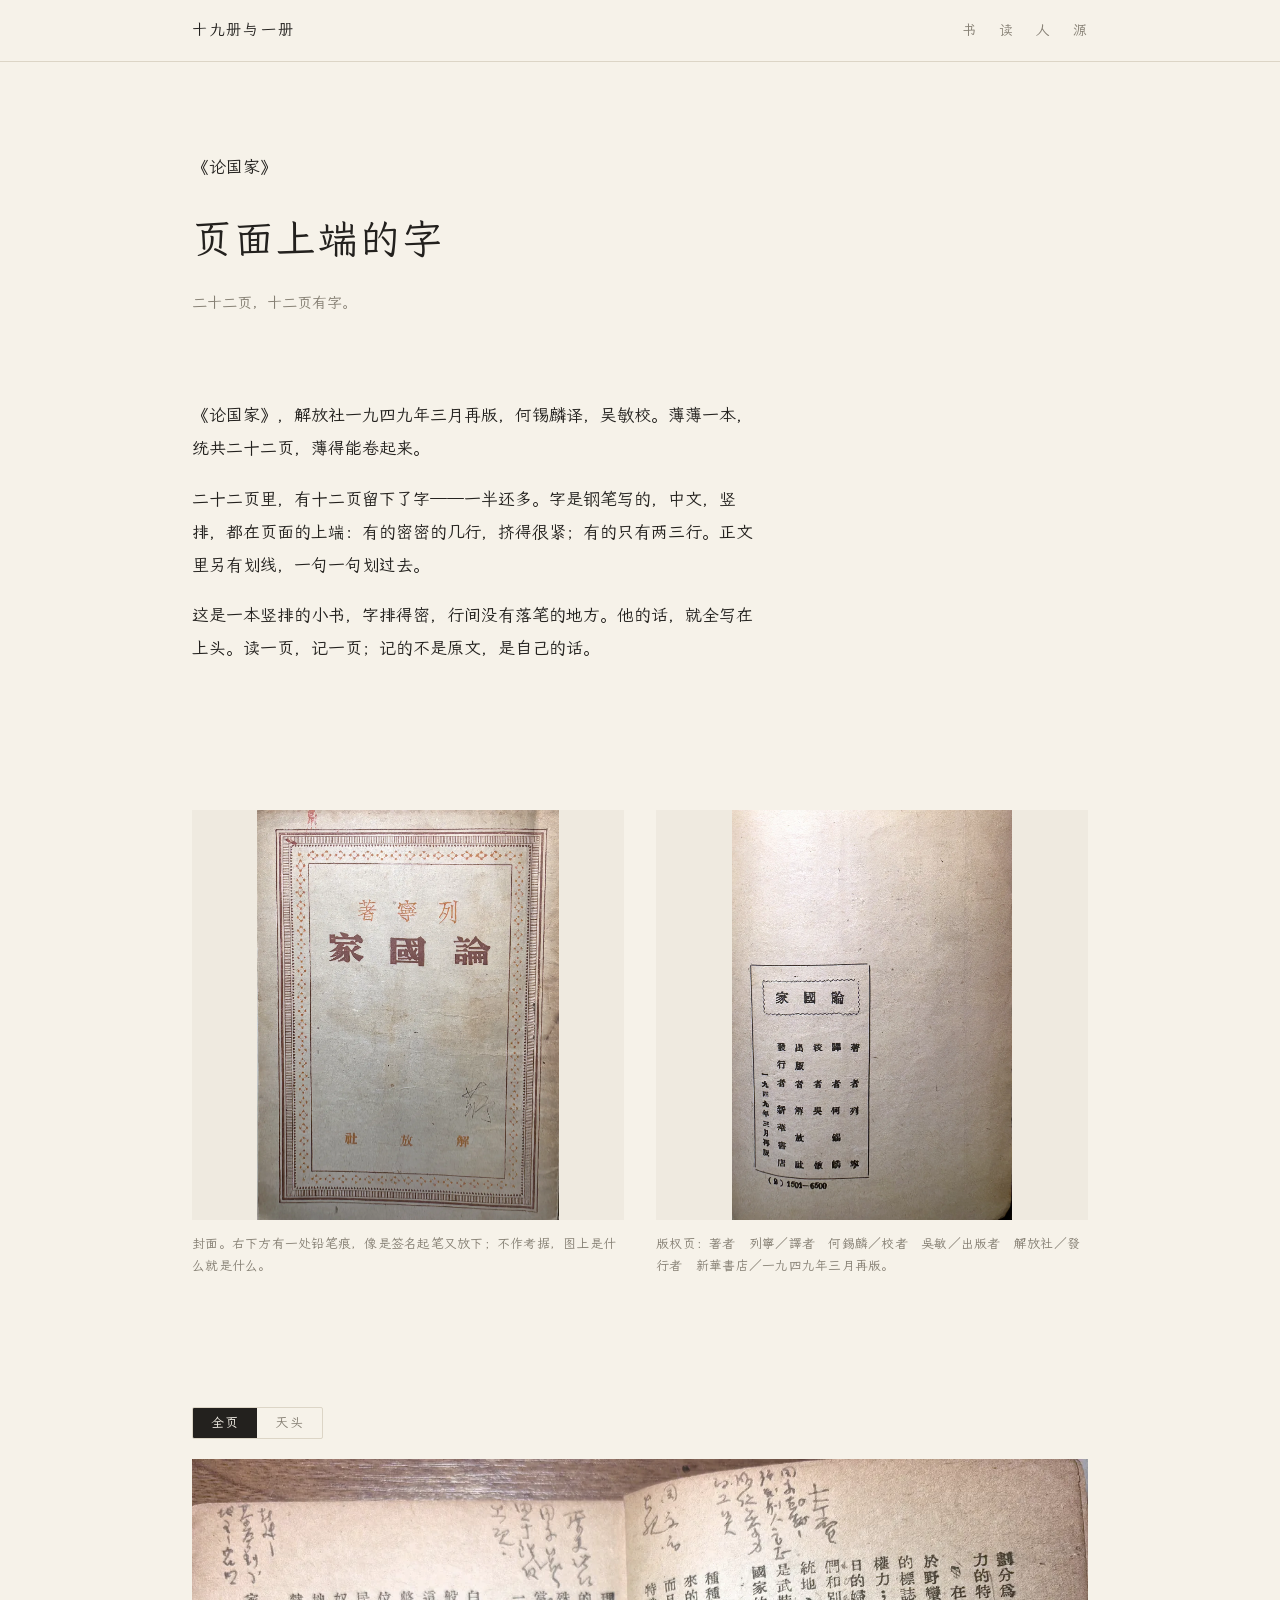
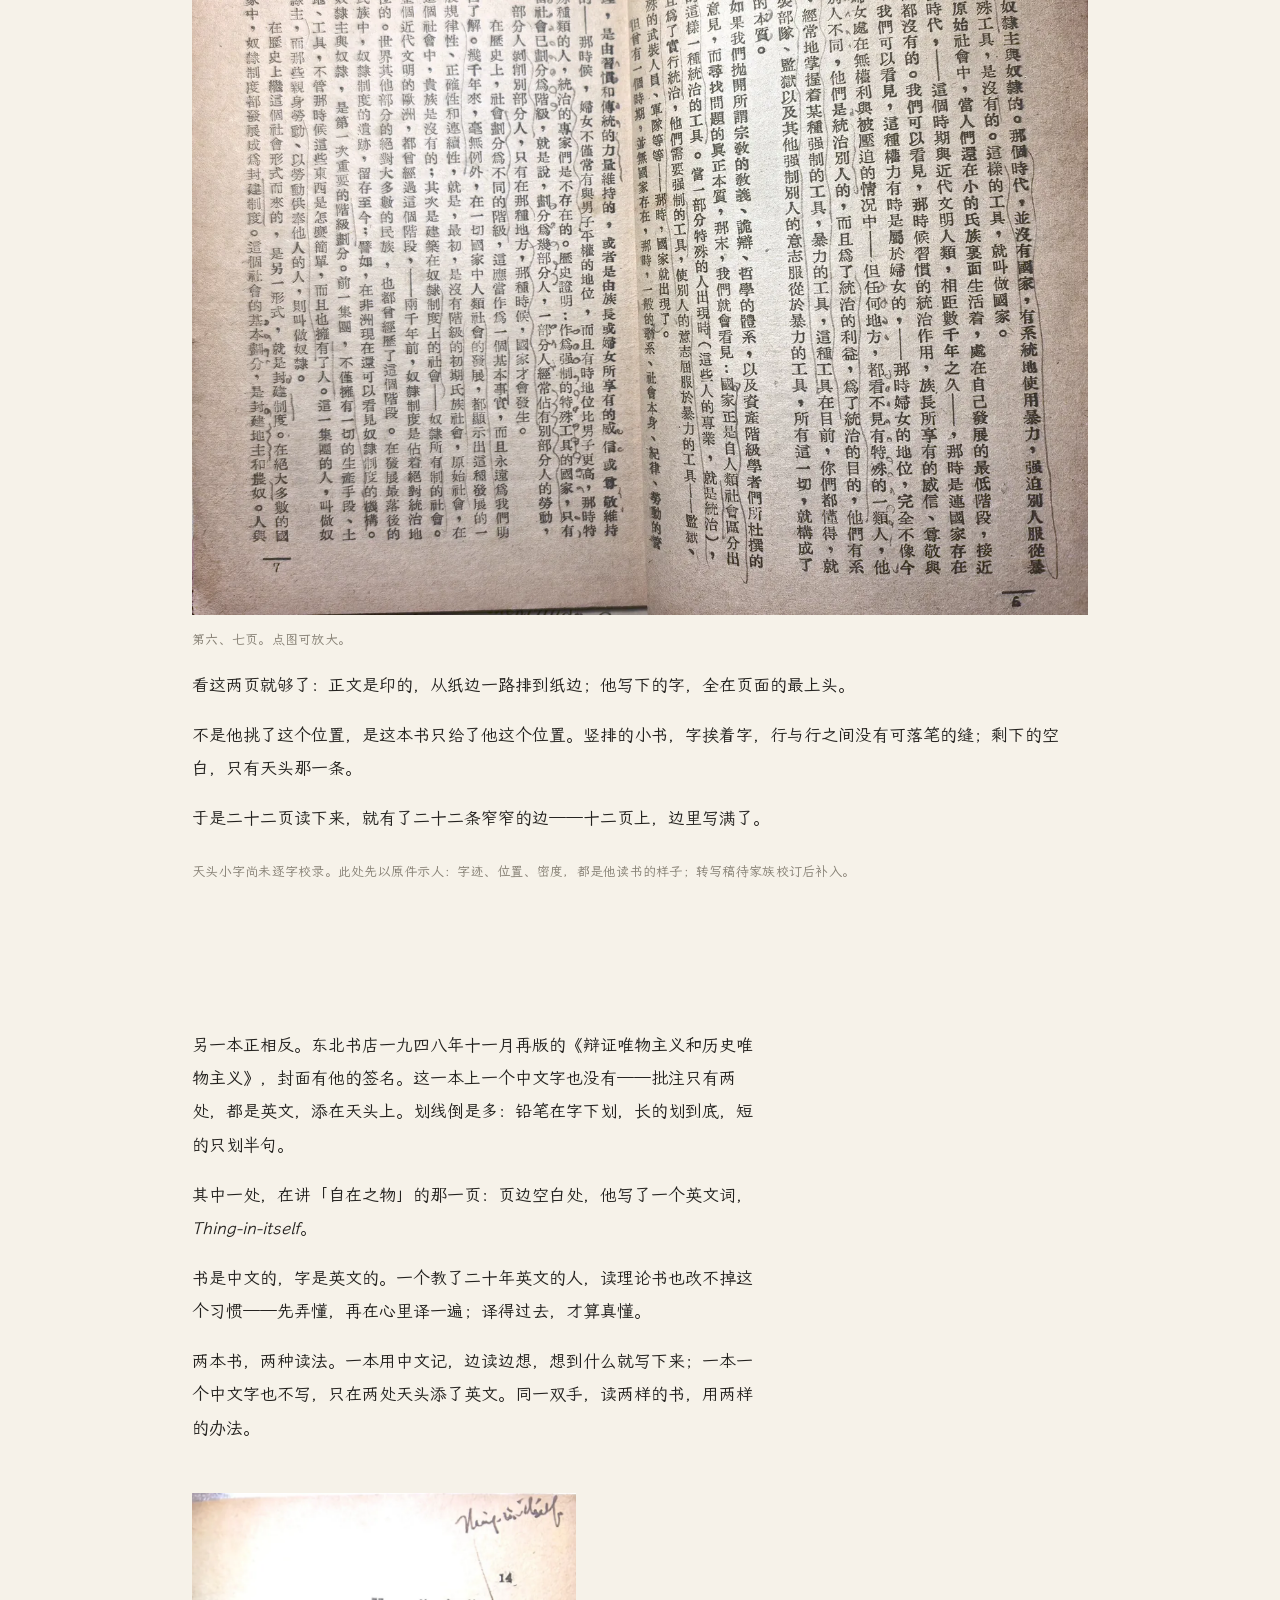
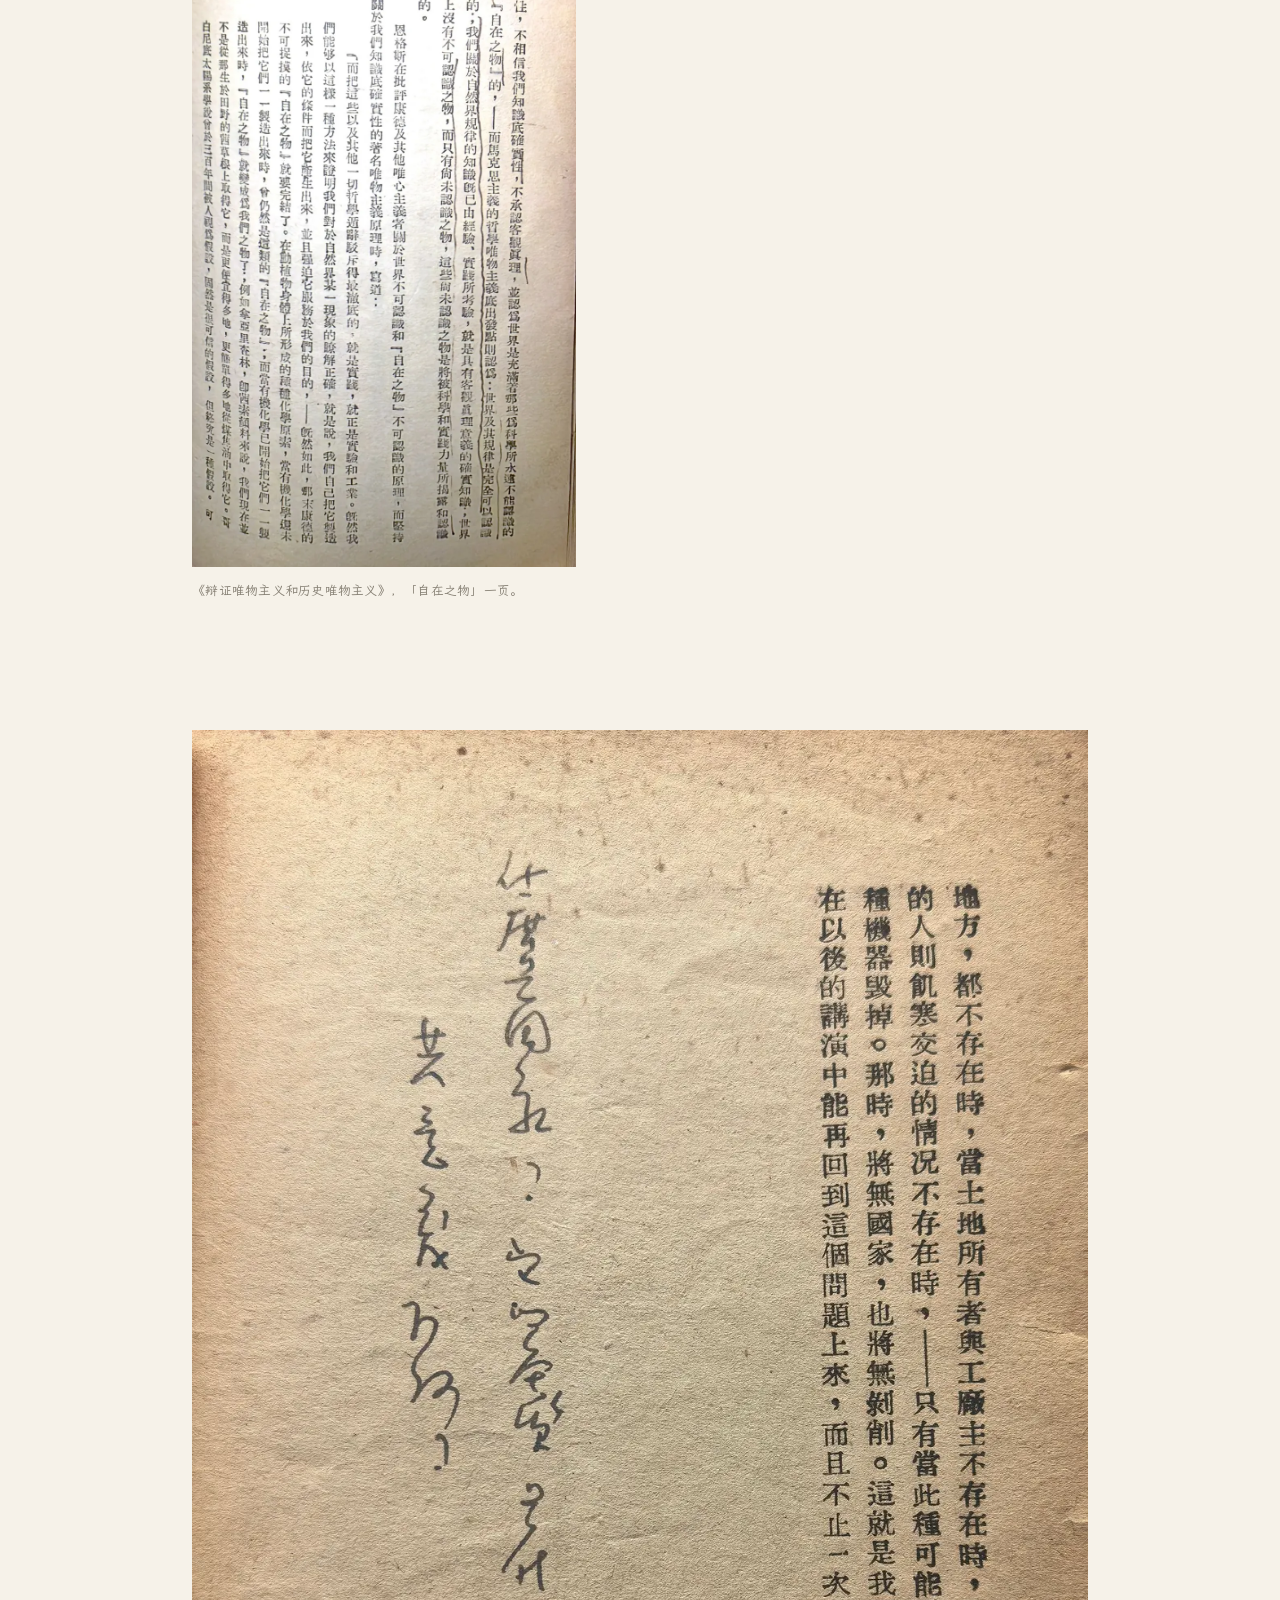
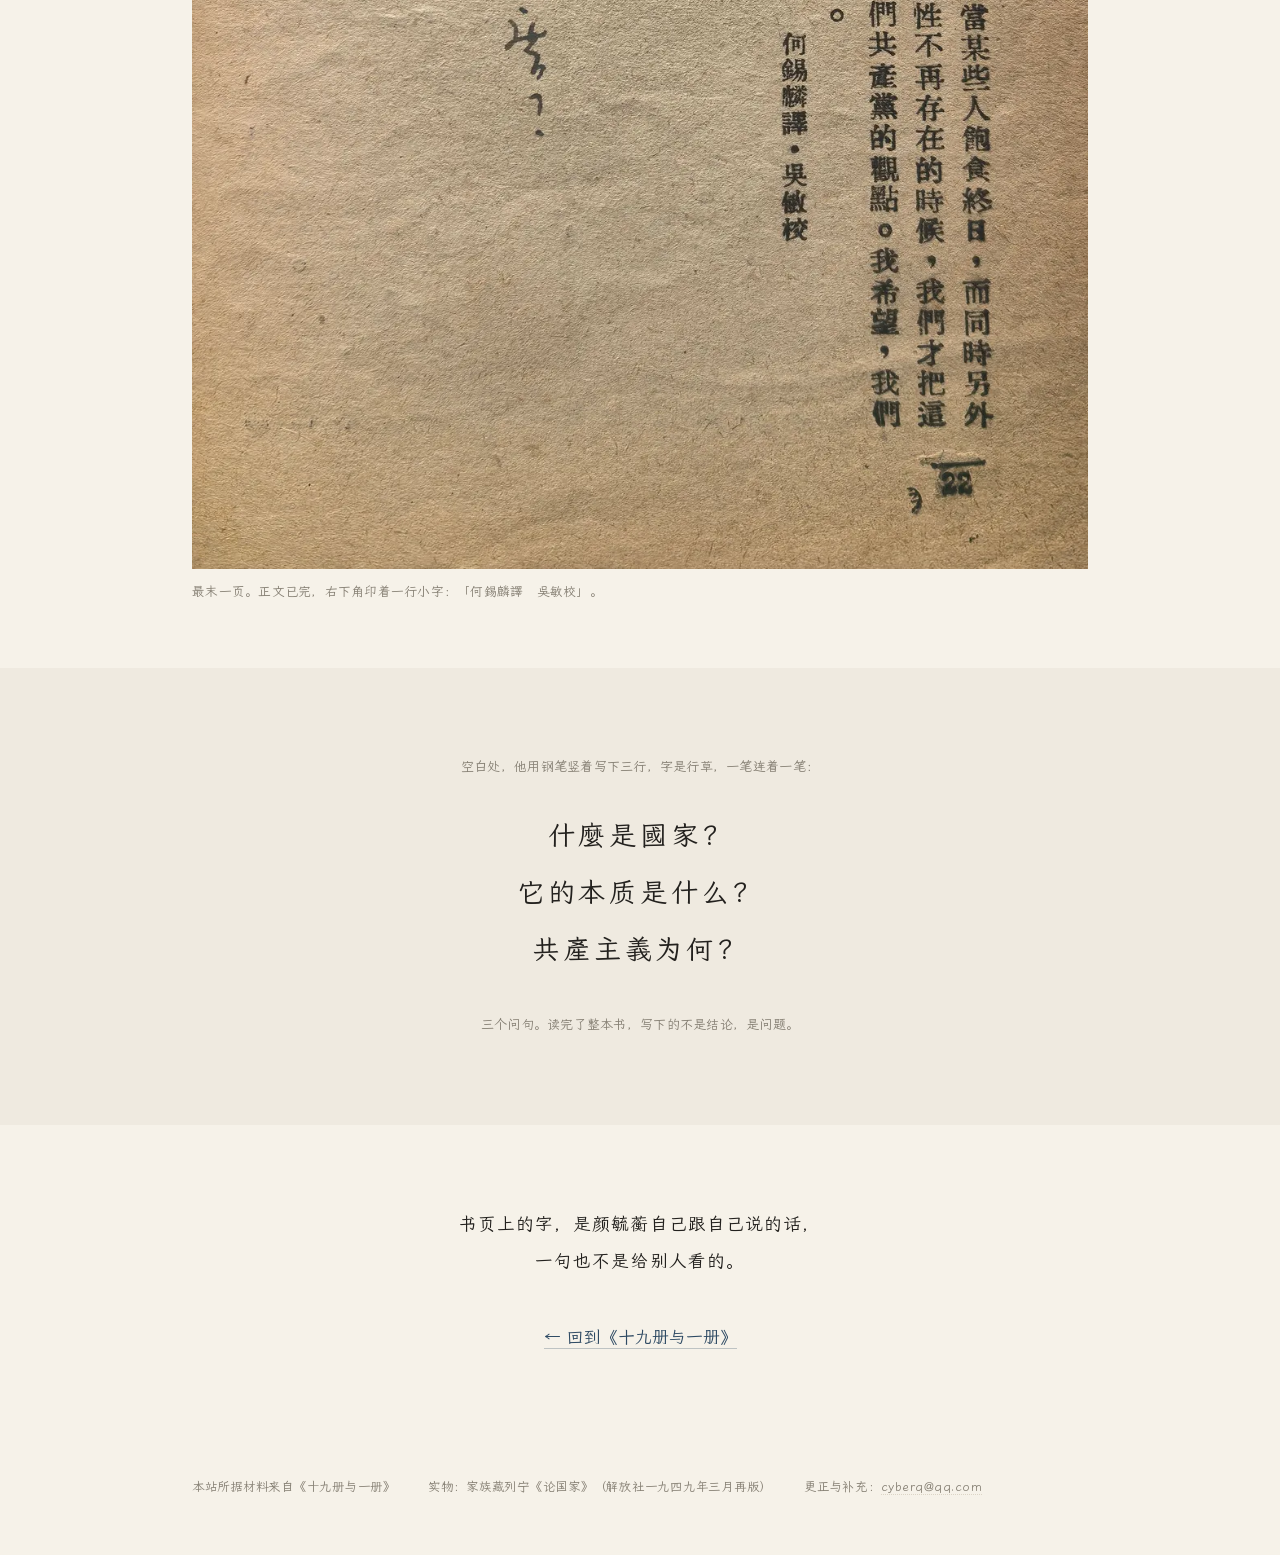
==== lun-guojia.html @ aeecf070 "站点初版：主站一页 + 《论国家》深页 - 八节主站：序 / 留下的书 / 书架上的空位 / 六篇 / 人 / 湖 / 源 / 后记 - 深页《页面上端的字》：《论国家》四张书影，全页／天头切换 - " ====
<!DOCTYPE html>
<html lang="zh-Hans">
<head>
<meta charset="utf-8">
<meta name="viewport" content="width=device-width, initial-scale=1">
<title>页面上端的字 · 十九册与一册</title>
<meta name="description" content="列宁《论国家》二十二页，十二页有字。字都写在页面上端——这是一本竖排的小书，行间没有落笔的地方。">
<link rel="icon" href="data:image/svg+xml,%3Csvg xmlns=%27http://www.w3.org/2000/svg%27 viewBox=%270 0 32 32%27%3E%3Crect width=%2732%27 height=%2732%27 fill=%27%231F3B34%27/%3E%3Ctext x=%2716%27 y=%2724%27 font-size=%2721%27 text-anchor=%27middle%27 fill=%27%23E8E4DA%27 font-family=%27serif%27%3E%E5%86%8C%3C/text%3E%3C/svg%3E">
<link rel="stylesheet" href="assets/css/fonts.css">
<link rel="stylesheet" href="assets/css/style.css">
</head>
<body>

<header class="masthead">
  <div class="inner">
    <a class="brand" href="index.html">十九册与一册</a>
    <nav aria-label="页面导航">
      <a href="index.html#books">书</a>
      <a href="index.html#readings">读</a>
      <a href="index.html#person">人</a>
      <a href="index.html#sources">源</a>
    </nav>
  </div>
</header>

<main>

  <div class="deep-hero">
    <p class="kicker">《论国家》</p>
    <h1>页面上端的字</h1>
    <p class="sub">二十二页，十二页有字。</p>
  </div>

  <div class="plate">
    <div class="wrap-narrow" style="max-width:36rem">
      <p>《论国家》，解放社一九四九年三月再版，何锡麟译，吴敏校。薄薄一本，统共二十二页，薄得能卷起来。</p>
      <p>二十二页里，有十二页留下了字——一半还多。字是钢笔写的，中文，竖排，都在页面的上端：有的密密的几行，挤得很紧；有的只有两三行。正文里另有划线，一句一句划过去。</p>
      <p>这是一本竖排的小书，字排得密，行间没有落笔的地方。他的话，就全写在上头。读一页，记一页；记的不是原文，是自己的话。</p>
    </div>
  </div>

  <!-- 封面 -->
  <div class="plate">
    <div class="pair">
      <figure data-zoom>
        <img src="assets/img/lun-cover.webp" width="1100" height="1494" loading="lazy" decoding="async"
             alt="《论国家》封面，竖排「列寧著　論國家　解放社」三行字，纸已发黄。">
        <figcaption class="caption">
          封面。右下方有一处铅笔痕，像是签名起笔又放下；不作考据，图上是什么就是什么。
        </figcaption>
      </figure>

      <figure data-zoom>
        <img src="assets/img/lun-colophon.webp" width="1100" height="1607" loading="lazy" decoding="async"
             alt="版权页，印着著者列寧、譯者何錫麟、校者吳敏、出版者解放社、發行者新華書店、一九四九年三月再版。">
        <figcaption class="caption">
          版权页：著者　列寧／譯者　何錫麟／校者　吳敏／出版者　解放社／發行者　新華書店／一九四九年三月再版。
        </figcaption>
      </figure>
    </div>
  </div>

  <!-- 天头 -->
  <div class="plate">
    <div class="toggle" data-toggle role="group" aria-label="查看方式">
      <button type="button" data-view="full" aria-pressed="true">全页</button>
      <button type="button" data-view="margin" aria-pressed="false">天头</button>
    </div>

    <div data-panel="full" data-zoom>
      <img src="assets/img/lun-notes.webp" width="1300" height="1097" loading="lazy" decoding="async"
           alt="《论国家》第六、七页跨页，两页上端都写满了竖排钢笔小字，正文内有划线。">
    </div>

    <div data-panel="margin" hidden data-zoom>
      <img src="assets/img/lun-margin.webp" width="2600" height="336" loading="lazy" decoding="async"
           alt="跨页上端的细部：两页页面上端各写有数行竖排钢笔小字，字迹紧密。">
    </div>

    <p class="caption" style="margin-top:.9rem">第六、七页。点图可放大。</p>

    <div class="explain">
      <p>看这两页就够了：正文是印的，从纸边一路排到纸边；他写下的字，全在页面的最上头。</p>
      <p>不是他挑了这个位置，是这本书只给了他这个位置。竖排的小书，字挨着字，行与行之间没有可落笔的缝；剩下的空白，只有天头那一条。</p>
      <p>于是二十二页读下来，就有了二十二条窄窄的边——十二页上，边里写满了。</p>
      <p class="caption" style="margin-top:1.6rem">
        天头小字尚未逐字校录。此处先以原件示人：字迹、位置、密度，都是他读书的样子；转写稿待家族校订后补入。
      </p>
    </div>
  </div>

  <!-- 两本书，两种读法 -->
  <div class="plate">
    <div class="wrap-narrow" style="max-width:36rem">
      <p>另一本正相反。东北书店一九四八年十一月再版的《辩证唯物主义和历史唯物主义》，封面有他的签名。这一本上一个中文字也没有——批注只有两处，都是英文，添在天头上。划线倒是多：铅笔在字下划，长的划到底，短的只划半句。</p>
      <p>其中一处，在讲「自在之物」的那一页：页边空白处，他写了一个英文词，<em>Thing-in-itself</em>。</p>
      <p>书是中文的，字是英文的。一个教了二十年英文的人，读理论书也改不掉这个习惯——先弄懂，再在心里译一遍；译得过去，才算真懂。</p>
      <p>两本书，两种读法。一本用中文记，边读边想，想到什么就写下来；一本一个中文字也不写，只在两处天头添了英文。同一双手，读两样的书，用两样的办法。</p>
    </div>

    <figure data-zoom style="max-width:24rem;margin-top:clamp(2rem,4vw,3rem)">
      <img src="assets/img/bianzheng-gloss.webp" width="860" height="1510" loading="lazy" decoding="async"
           alt="《辩证唯物主义和历史唯物主义》内页，中文正文，页边空白处有一行铅笔写的英文 Thing-in-itself。">
      <figcaption class="caption">《辩证唯物主义和历史唯物主义》，「自在之物」一页。</figcaption>
    </figure>
  </div>

  <!-- 末页 -->
  <div class="plate">
    <figure data-zoom>
      <img src="assets/img/lun-questions.webp" width="1100" height="1766" loading="lazy" decoding="async"
           alt="《论国家》最末一页，正文已完，右下角印「何錫麟譯　吳敏校」，左侧空白处竖写三行行草。">
      <figcaption class="caption">
        最末一页。正文已完，右下角印着一行小字：「何錫麟譯　吳敏校」。
      </figcaption>
    </figure>
  </div>

  <div class="questions">
    <p class="caption" style="margin:0 0 1.8rem">空白处，他用钢笔竖着写下三行，字是行草，一笔连着一笔：</p>
    <blockquote>什麼是國家？<br>它的本质是什么？<br>共產主義为何？</blockquote>
    <p class="caption" style="margin:2.2rem 0 0">三个问句。读完了整本书，写下的不是结论，是问题。</p>
  </div>

  <div class="plate">
    <div class="wrap-narrow" style="max-width:32rem;margin:0 auto;text-align:center">
      <p style="font-size:1.1rem;letter-spacing:.06em;line-height:2.1">
        书页上的字，是颜毓蘅自己跟自己说的话，<br>一句也不是给别人看的。
      </p>
      <p style="margin-top:2.5rem">
        <a href="index.html">← 回到《十九册与一册》</a>
      </p>
    </div>
  </div>

</main>

<div class="foot">
  <span>本站所据材料来自《十九册与一册》</span>
  <span>实物：家族藏列宁《论国家》（解放社一九四九年三月再版）</span>
  <span>更正与补充：<a class="mail" href="#" data-a="qrebyc" data-b="moc.qq" aria-label="写信给我们，点击打开邮件程序">写信给我们</a><noscript>（地址需开启 JavaScript 才能显示）</noscript></span>
</div>

<script src="assets/js/site.js" defer></script>
</body>
</html>
---- assets/css/fonts.css ----
/* LXGW WenKai Lite [4] */
@font-face {
  font-family: 'LXGW WenKai Lite';
  font-style: normal;
  font-weight: 400;
  font-display: swap;
  src: url('../fonts/lxgwwenkailite-regular-subset-4.woff2') format('woff2');
  unicode-range: U+1f1e9-1f1f5, U+1f1f7-1f1ff, U+1f21a, U+1f232, U+1f234-1f237, U+1f250-1f251, U+1f300, U+1f302-1f308, U+1f30a-1f311, U+1f315, U+1f319-1f320, U+1f324, U+1f327, U+1f32a, U+1f32c-1f32d, U+1f330-1f357, U+1f359-1f37e
}
/* LXGW WenKai Lite [5] */
@font-face {
  font-family: 'LXGW WenKai Lite';
  font-style: normal;
  font-weight: 400;
  font-display: swap;
  src: url('../fonts/lxgwwenkailite-regular-subset-5.woff2') format('woff2');
  unicode-range: U+fee3, U+fef3, U+ff03-ff04, U+ff07, U+ff0a, U+ff17-ff19, U+ff1c-ff1d, U+ff20-ff3a, U+ff3c, U+ff3e-ff5b, U+ff5d, U+ff61-ff65, U+ff67-ff6a, U+ff6c, U+ff6f-ff78, U+ff7a-ff7d, U+ff80-ff84, U+ff86, U+ff89-ff8e, U+ff92, U+ff97-ff9b, U+ff9d-ff9f, U+ffe0-ffe4, U+ffe6, U+ffe9, U+ffeb, U+ffed, U+fffc, U+1f004, U+1f170-1f171, U+1f192-1f195, U+1f198-1f19a, U+1f1e6-1f1e8
}
/* LXGW WenKai Lite [6] */
@font-face {
  font-family: 'LXGW WenKai Lite';
  font-style: normal;
  font-weight: 400;
  font-display: swap;
  src: url('../fonts/lxgwwenkailite-regular-subset-6.woff2') format('woff2');
  unicode-range: U+f0a7, U+f0b2, U+f0b7, U+f0c9, U+f0d8, U+f0da, U+f0dc-f0dd, U+f0e0, U+f0e6, U+f0eb, U+f0fc, U+f101, U+f104-f105, U+f107, U+f10b, U+f11b, U+f14b, U+f18a, U+f193, U+f1d6-f1d7, U+f244, U+f27a, U+f296, U+f2ae, U+f471, U+f4b3, U+f610-f611, U+f880-f881, U+f8ec, U+f8f5, U+f8ff, U+f901, U+f90a, U+f92c-f92d, U+f934, U+f937, U+f941, U+f965, U+f967, U+f969, U+f96b, U+f96f, U+f974, U+f978-f979, U+f97e, U+f981, U+f98a, U+f98e, U+f997, U+f99c, U+f9b2, U+f9b5, U+f9ba, U+f9be, U+f9ca, U+f9d0-f9d1, U+f9dd, U+f9e0-f9e1, U+f9e4, U+f9f7, U+fa00-fa01, U+fa08, U+fa0a, U+fa11, U+fb01-fb02, U+fdfc, U+fe0e, U+fe30-fe31, U+fe33-fe44, U+fe49-fe52, U+fe54-fe57, U+fe59-fe66, U+fe68-fe6b, U+fe8e, U+fe92-fe93, U+feae, U+feb8, U+fecb-fecc, U+fee0
}
/* LXGW WenKai Lite [21] */
@font-face {
  font-family: 'LXGW WenKai Lite';
  font-style: normal;
  font-weight: 400;
  font-display: swap;
  src: url('../fonts/lxgwwenkailite-regular-subset-21.woff2') format('woff2');
  unicode-range: U+9f3d-9f3e, U+9f41, U+9f4a-9f4b, U+9f51-9f52, U+9f61-9f63, U+9f66-9f67, U+9f80-9f81, U+9f83, U+9f85-9f8d, U+9f90-9f91, U+9f94-9f96, U+9f98, U+9f9b-9f9c, U+9f9e, U+9fa0, U+9fa2, U+9ff4, U+a001, U+a007, U+a025, U+a046-a047, U+a057, U+a072, U+a078-a079, U+a083, U+a085, U+a100, U+a118, U+a132, U+a134, U+a1f4, U+a242, U+a4a6, U+a4aa, U+a4b0-a4b1, U+a4b3, U+a9c1-a9c2, U+ac00-ac01, U+ac04, U+ac08, U+ac10-ac11, U+ac13-ac16, U+ac19, U+ac1c-ac1d, U+ac24, U+ac70-ac71, U+ac74, U+ac77-ac78, U+ac80-ac81, U+ac83, U+ac8c, U+ac90, U+ac9f-aca0, U+aca8-aca9, U+acac, U+acb0, U+acbd, U+acc1, U+acc4, U+ace0-ace1, U+ace4, U+ace8, U+acf3, U+acf5, U+acfc-acfd, U+ad00, U+ad0c, U+ad11, U+ad1c, U+ad34, U+ad50, U+ad64, U+ad6c, U+ad70, U+ad74, U+ad7f, U+ad81, U+ad8c, U+adc0, U+adc8, U+addc, U+ade0, U+adf8-adf9, U+adfc, U+ae00, U+ae08-ae09, U+ae0b, U+ae30, U+ae34, U+ae38, U+ae40, U+ae4a, U+ae4c, U+ae54, U+ae68, U+aebc, U+aed8, U+af2c-af2d, U+af34
}
/* LXGW WenKai Lite [22] */
@font-face {
  font-family: 'LXGW WenKai Lite';
  font-style: normal;
  font-weight: 400;
  font-display: swap;
  src: url('../fonts/lxgwwenkailite-regular-subset-22.woff2') format('woff2');
  unicode-range: U+9dfa, U+9e0a, U+9e11, U+9e1a, U+9e1e, U+9e20, U+9e22, U+9e28-9e2c, U+9e2e-9e33, U+9e35-9e3b, U+9e3e, U+9e40-9e44, U+9e46-9e4e, U+9e51, U+9e53, U+9e55-9e58, U+9e5a-9e5c, U+9e5e-9e63, U+9e66-9e6e, U+9e71, U+9e73, U+9e75, U+9e78-9e79, U+9e7c-9e7e, U+9e82, U+9e86-9e88, U+9e8b-9e8c, U+9e90-9e91, U+9e93, U+9e95, U+9e97, U+9e9d, U+9ea4-9ea5, U+9ea9-9eaa, U+9eb4-9eb5, U+9eb8-9eba, U+9ebc-9ebf, U+9ec3, U+9ec9, U+9ecd, U+9ed0, U+9ed2-9ed3, U+9ed5-9ed6, U+9ed9, U+9edc-9edd, U+9edf-9ee0, U+9ee2, U+9ee5, U+9ee7-9eea, U+9eef, U+9ef1, U+9ef3-9ef4, U+9ef6, U+9ef9, U+9efb-9efc, U+9efe, U+9f0b, U+9f0d, U+9f10, U+9f14, U+9f17, U+9f19, U+9f22, U+9f29, U+9f2c, U+9f2f, U+9f31, U+9f37, U+9f39
}
/* LXGW WenKai Lite [23] */
@font-face {
  font-family: 'LXGW WenKai Lite';
  font-style: normal;
  font-weight: 400;
  font-display: swap;
  src: url('../fonts/lxgwwenkailite-regular-subset-23.woff2') format('woff2');
  unicode-range: U+9c3b, U+9c40, U+9c47-9c49, U+9c53, U+9c57, U+9c64, U+9c72, U+9c77-9c78, U+9c7b, U+9c7f-9c80, U+9c82-9c83, U+9c85-9c8c, U+9c8e-9c92, U+9c94-9c9b, U+9c9e-9ca3, U+9ca5-9ca7, U+9ca9, U+9cab, U+9cad-9cae, U+9cb1-9cb7, U+9cb9-9cbd, U+9cbf-9cc0, U+9cc3, U+9cc5-9cc7, U+9cc9-9cd1, U+9cd3-9cda, U+9cdc-9cdd, U+9cdf, U+9ce1-9ce3, U+9ce5, U+9ce9, U+9cee-9cef, U+9cf3-9cf4, U+9cf6, U+9cfc-9cfd, U+9d02, U+9d08-9d09, U+9d12, U+9d1b, U+9d1e, U+9d26, U+9d28, U+9d37, U+9d3b, U+9d3f, U+9d51, U+9d59, U+9d5c-9d5d, U+9d5f-9d61, U+9d6c, U+9d70, U+9d72, U+9d7a, U+9d7e, U+9d84, U+9d89, U+9d8f, U+9d92, U+9daf, U+9db4, U+9db8, U+9dbc, U+9dc4, U+9dc7, U+9dc9, U+9dd7, U+9ddf, U+9df2, U+9df9
}
/* LXGW WenKai Lite [24] */
@font-face {
  font-family: 'LXGW WenKai Lite';
  font-style: normal;
  font-weight: 400;
  font-display: swap;
  src: url('../fonts/lxgwwenkailite-regular-subset-24.woff2') format('woff2');
  unicode-range: U+9a5f, U+9a62, U+9a65, U+9a69, U+9a6b, U+9a6e, U+9a75, U+9a77-9a7a, U+9a7d, U+9a80, U+9a83, U+9a85, U+9a87-9a8a, U+9a8d-9a8e, U+9a90, U+9a92-9a93, U+9a95-9a96, U+9a98-9a99, U+9a9b-9aa2, U+9aa5, U+9aa7, U+9aaf-9ab1, U+9ab5-9ab6, U+9ab9-9aba, U+9abc, U+9ac0-9ac4, U+9ac8, U+9acb-9acc, U+9ace-9acf, U+9ad1-9ad2, U+9ad9, U+9adf, U+9ae1, U+9ae3, U+9aea-9aeb, U+9aed-9aef, U+9af4, U+9af9, U+9afb, U+9b03-9b04, U+9b06, U+9b08, U+9b0d, U+9b0f-9b10, U+9b13, U+9b18, U+9b1a, U+9b1f, U+9b22-9b23, U+9b25, U+9b27-9b28, U+9b2a, U+9b2f, U+9b31-9b32, U+9b3b, U+9b43, U+9b46-9b49, U+9b4d-9b4e, U+9b51, U+9b56, U+9b58, U+9b5a, U+9b5c, U+9b5f, U+9b61-9b62, U+9b6f, U+9b77, U+9b80, U+9b88, U+9b8b, U+9b8e, U+9b91, U+9b9f-9ba0, U+9ba8, U+9baa-9bab, U+9bad-9bae, U+9bb0-9bb1, U+9bb8, U+9bc9-9bca, U+9bd3, U+9bd6, U+9bdb, U+9be8, U+9bf0-9bf1, U+9c02, U+9c10, U+9c15, U+9c24, U+9c2d, U+9c32, U+9c39
}
/* LXGW WenKai Lite [25] */
@font-face {
  font-family: 'LXGW WenKai Lite';
  font-style: normal;
  font-weight: 400;
  font-display: swap;
  src: url('../fonts/lxgwwenkailite-regular-subset-25.woff2') format('woff2');
  unicode-range: U+98c8, U+98cf-98d6, U+98da-98db, U+98dd, U+98e1-98e2, U+98e7-98ea, U+98ec, U+98ee-98ef, U+98f2, U+98f4, U+98fc-98fe, U+9903, U+9905, U+9908, U+990a, U+990c-990d, U+9913-9914, U+9918, U+991a-991b, U+991e, U+9921, U+9928, U+992c, U+992e, U+9935, U+9938-9939, U+993d-993e, U+9945, U+994b-994c, U+9951-9952, U+9954-9955, U+9957, U+995e, U+9963, U+9966-9969, U+996b-996c, U+996f, U+9974-9975, U+9977-9979, U+997d-997e, U+9980-9981, U+9983-9984, U+9987, U+998a-998b, U+998d-9991, U+9993-9995, U+9997-9998, U+99a5, U+99ab-99ae, U+99b1, U+99b3-99b4, U+99bc, U+99bf, U+99c1, U+99c3-99c6, U+99cc, U+99d0, U+99d2, U+99d5, U+99db, U+99dd, U+99e1, U+99ed, U+99f1, U+99ff, U+9a01, U+9a03-9a04, U+9a0e-9a0f, U+9a11-9a13, U+9a19, U+9a1b, U+9a28, U+9a2b, U+9a30, U+9a32, U+9a37, U+9a40, U+9a45, U+9a4a, U+9a4d-9a4e, U+9a52, U+9a55, U+9a57, U+9a5a-9a5b
}
/* LXGW WenKai Lite [26] */
@font-face {
  font-family: 'LXGW WenKai Lite';
  font-style: normal;
  font-weight: 400;
  font-display: swap;
  src: url('../fonts/lxgwwenkailite-regular-subset-26.woff2') format('woff2');
  unicode-range: U+972a, U+972d, U+9730, U+973d, U+9742, U+9744, U+9748-9749, U+9750-9751, U+975a-975c, U+9763, U+9765-9766, U+976c-976d, U+9773, U+9776, U+977a, U+977c, U+9784-9785, U+978e-978f, U+9791-9792, U+9794-9795, U+9798, U+979a, U+979e, U+97a3, U+97a5-97a6, U+97a8, U+97ab-97ac, U+97ae-97af, U+97b2, U+97b4, U+97c6, U+97cb-97cc, U+97d3, U+97d8, U+97dc, U+97e1, U+97ea-97eb, U+97ee, U+97fb, U+97fe-97ff, U+9801-9803, U+9805-9806, U+9808, U+980c, U+9810-9814, U+9817-9818, U+981e, U+9820-9821, U+9824, U+9828, U+982b-982d, U+9830, U+9834, U+9838-9839, U+983c, U+9846, U+984d-984f, U+9851-9852, U+9854-9855, U+9857-9858, U+985a-985b, U+9862-9863, U+9865, U+9867, U+986b, U+986f-9871, U+9877-9878, U+987c, U+9880, U+9883, U+9885, U+9889, U+988b-988f, U+9893-9895, U+9899-989b, U+989e-989f, U+98a1-98a2, U+98a5-98a7, U+98a9, U+98af, U+98b1, U+98b6, U+98ba, U+98be, U+98c3-98c4, U+98c6-98c7
}
/* LXGW WenKai Lite [27] */
@font-face {
  font-family: 'LXGW WenKai Lite';
  font-style: normal;
  font-weight: 400;
  font-display: swap;
  src: url('../fonts/lxgwwenkailite-regular-subset-27.woff2') format('woff2');
  unicode-range: U+95b9-95ca, U+95cc-95cd, U+95d4-95d6, U+95d8, U+95e1-95e2, U+95e9, U+95f0-95f1, U+95f3, U+95f6, U+95fc, U+95fe-95ff, U+9602-9604, U+9606-960d, U+960f, U+9611-9613, U+9615-9617, U+9619-961b, U+961d, U+9621, U+9628, U+962f, U+963c-963e, U+9641-9642, U+9649, U+9654, U+965b-965f, U+9661, U+9663, U+9665, U+9667-9668, U+966c, U+9670, U+9672-9674, U+9678, U+967a, U+967d, U+9682, U+9685, U+9688, U+968a, U+968d-968e, U+9695, U+9697-9698, U+969e, U+96a0, U+96a3-96a4, U+96a8, U+96aa, U+96b0-96b1, U+96b3-96b4, U+96b7-96b9, U+96bb-96bd, U+96c9, U+96cb, U+96ce, U+96d1-96d2, U+96d6, U+96d9, U+96db-96dc, U+96de, U+96e0, U+96e3, U+96e9, U+96eb, U+96f0-96f2, U+96f9, U+96ff, U+9701-9702, U+9705, U+9708, U+970a, U+970e-970f, U+9711, U+9719, U+9727
}
/* LXGW WenKai Lite [28] */
@font-face {
  font-family: 'LXGW WenKai Lite';
  font-style: normal;
  font-weight: 400;
  font-display: swap;
  src: url('../fonts/lxgwwenkailite-regular-subset-28.woff2') format('woff2');
  unicode-range: U+94e7-94ec, U+94ee-94f1, U+94f3, U+94f5, U+94f7, U+94f9, U+94fb-94fd, U+94ff, U+9503-9504, U+9506-9507, U+9509-950a, U+950d-950f, U+9511-9518, U+951a-9520, U+9522, U+9528-952d, U+9530-953a, U+953c-953f, U+9543-9546, U+9548-9550, U+9552-9555, U+9557-955b, U+955d-9568, U+956a-956d, U+9570-9574, U+9583, U+9586, U+9589, U+958e-958f, U+9591-9592, U+9594, U+9598-9599, U+959e-95a0, U+95a2-95a6, U+95a8-95b2, U+95b4, U+95b8
}
/* LXGW WenKai Lite [29] */
@font-face {
  font-family: 'LXGW WenKai Lite';
  font-style: normal;
  font-weight: 400;
  font-display: swap;
  src: url('../fonts/lxgwwenkailite-regular-subset-29.woff2') format('woff2');
  unicode-range: U+9410-941a, U+941c-942b, U+942d-942e, U+9432-9433, U+9435, U+9438, U+943a, U+943e, U+9444, U+944a, U+9451-9452, U+945a, U+9462-9463, U+9465, U+9470-9487, U+948a-9492, U+9494-9498, U+949a, U+949c-949d, U+94a1, U+94a3-94a4, U+94a8, U+94aa-94ad, U+94af, U+94b2, U+94b4-94ba, U+94bc-94c0, U+94c4, U+94c6-94db, U+94de-94e6
}
/* LXGW WenKai Lite [30] */
@font-face {
  font-family: 'LXGW WenKai Lite';
  font-style: normal;
  font-weight: 400;
  font-display: swap;
  src: url('../fonts/lxgwwenkailite-regular-subset-30.woff2') format('woff2');
  unicode-range: U+92b7, U+92b9, U+92c1, U+92c5-92c6, U+92c8, U+92cc, U+92d0, U+92d2, U+92e4, U+92ea, U+92ec-92ed, U+92f0, U+92f3, U+92f8, U+92fc, U+9304, U+9306, U+9310, U+9312, U+9315, U+9318, U+931a, U+931e, U+9320-9322, U+9324, U+9326-9329, U+932b-932c, U+932f, U+9331-9332, U+9335-9336, U+933e, U+9340-9341, U+934a-9360, U+9362-9363, U+9365-936b, U+936e, U+9375, U+937e, U+9382, U+938a, U+938c, U+938f, U+9393-9394, U+9396-9397, U+939a, U+93a2, U+93a7, U+93ac-93cd, U+93d0-93d1, U+93d6-93d8, U+93de-93df, U+93e1-93e2, U+93e4, U+93f8, U+93fb, U+93fd, U+940e-940f
}
/* LXGW WenKai Lite [31] */
@font-face {
  font-family: 'LXGW WenKai Lite';
  font-style: normal;
  font-weight: 400;
  font-display: swap;
  src: url('../fonts/lxgwwenkailite-regular-subset-31.woff2') format('woff2');
  unicode-range: U+914c, U+914e-9150, U+9154, U+9157, U+915a, U+915d-915e, U+9161-9164, U+9169, U+9170, U+9172, U+9174, U+9179-917a, U+917d-917e, U+9182-9183, U+9185, U+918c-918d, U+9190-9191, U+919a, U+919c, U+91a1-91a4, U+91a8, U+91aa-91af, U+91b4-91b5, U+91b8, U+91ba, U+91be, U+91c0-91c1, U+91c6, U+91c8, U+91cb, U+91d0, U+91d2, U+91d7-91d8, U+91dd, U+91e3, U+91e6-91e7, U+91ed, U+91f0, U+91f5, U+91f9, U+9200, U+9205, U+9207-920a, U+920d-920e, U+9210, U+9214-9215, U+921c, U+921e, U+9221, U+9223-9227, U+9229-922a, U+922d, U+9234-9235, U+9237, U+9239-923a, U+923c-9240, U+9244-9246, U+9249, U+924e-924f, U+9251, U+9253, U+9257, U+925b, U+925e, U+9262, U+9264-9266, U+9268, U+926c, U+926f, U+9271, U+927b, U+927e, U+9280, U+9283, U+9285-928a, U+928e, U+9291, U+9293, U+9296, U+9298, U+929c-929d, U+92a8, U+92ab-92ae, U+92b3, U+92b6
}
/* LXGW WenKai Lite [32] */
@font-face {
  font-family: 'LXGW WenKai Lite';
  font-style: normal;
  font-weight: 400;
  font-display: swap;
  src: url('../fonts/lxgwwenkailite-regular-subset-32.woff2') format('woff2');
  unicode-range: U+8fe2-8fe5, U+8fe8-8fe9, U+8fee, U+8ff3-8ff4, U+8ff8, U+8ffa, U+9004, U+900b, U+9011, U+9015-9016, U+901e, U+9021, U+9026, U+902d, U+902f, U+9031, U+9035-9036, U+9039-903a, U+9041, U+9044-9046, U+904a, U+904f-9052, U+9054-9055, U+9058-9059, U+905b-905e, U+9060-9062, U+9068-9069, U+906f, U+9072, U+9074, U+9076-907a, U+907c-907d, U+9081, U+9083, U+9085, U+9087-908b, U+908f, U+9095, U+9097, U+9099-909b, U+909d, U+90a0-90a1, U+90a8-90a9, U+90ac, U+90b0, U+90b2-90b4, U+90b6, U+90b8, U+90ba, U+90bd-90be, U+90c3-90c5, U+90c7-90c8, U+90cf-90d0, U+90d3, U+90d5, U+90d7, U+90da-90dc, U+90de, U+90e2, U+90e4, U+90e6-90e7, U+90ea-90eb, U+90ef, U+90f4-90f5, U+90f7, U+90fe-9100, U+9104, U+9109, U+910c, U+9112, U+9114-9115, U+9118, U+911c, U+911e, U+9120, U+9122-9123, U+9127, U+912d, U+912f-9132, U+9139-913a, U+9143, U+9146, U+9149-914a
}
/* LXGW WenKai Lite [33] */
@font-face {
  font-family: 'LXGW WenKai Lite';
  font-style: normal;
  font-weight: 400;
  font-display: swap;
  src: url('../fonts/lxgwwenkailite-regular-subset-33.woff2') format('woff2');
  unicode-range: U+8e2d-8e31, U+8e34-8e35, U+8e39-8e3a, U+8e3d, U+8e40-8e42, U+8e47, U+8e49-8e4b, U+8e50-8e53, U+8e59-8e5a, U+8e5f-8e60, U+8e64, U+8e69, U+8e6c, U+8e70, U+8e74, U+8e76, U+8e7a-8e7c, U+8e7f, U+8e84-8e85, U+8e87, U+8e89, U+8e8b, U+8e8d, U+8e8f-8e90, U+8e94, U+8e99, U+8e9c, U+8e9e, U+8eaa, U+8eac, U+8eb0, U+8eb6, U+8ec0, U+8ec6, U+8eca-8ece, U+8ed2, U+8eda, U+8edf, U+8ee2, U+8eeb, U+8ef8, U+8efb-8efe, U+8f03, U+8f09, U+8f0b, U+8f12-8f15, U+8f1b, U+8f1d, U+8f1f, U+8f29-8f2a, U+8f2f, U+8f36, U+8f38, U+8f3b, U+8f3e-8f3f, U+8f44-8f45, U+8f49, U+8f4d-8f4e, U+8f5f, U+8f6b, U+8f6d, U+8f71-8f73, U+8f75-8f76, U+8f78-8f7a, U+8f7c, U+8f7e, U+8f81-8f82, U+8f84, U+8f87, U+8f8a-8f8b, U+8f8d-8f8f, U+8f94-8f95, U+8f97-8f9a, U+8fa6, U+8fad-8faf, U+8fb2, U+8fb5-8fb7, U+8fba-8fbc, U+8fbf, U+8fc2, U+8fcb, U+8fcd, U+8fd3, U+8fd5, U+8fd7, U+8fda
}
/* LXGW WenKai Lite [34] */
@font-face {
  font-family: 'LXGW WenKai Lite';
  font-style: normal;
  font-weight: 400;
  font-display: swap;
  src: url('../fonts/lxgwwenkailite-regular-subset-34.woff2') format('woff2');
  unicode-range: U+8caf-8cb0, U+8cb3-8cb4, U+8cb6-8cb9, U+8cbb-8cbd, U+8cbf-8cc4, U+8cc7-8cc8, U+8cca, U+8ccd, U+8cd1, U+8cd3, U+8cdb-8cdc, U+8cde, U+8ce0, U+8ce2-8ce4, U+8ce6-8ce8, U+8cea, U+8ced, U+8cf4, U+8cf8, U+8cfa, U+8cfc-8cfd, U+8d04-8d05, U+8d07-8d08, U+8d0a, U+8d0d, U+8d0f, U+8d13-8d14, U+8d16, U+8d1b, U+8d20, U+8d2e, U+8d30, U+8d32-8d33, U+8d36, U+8d3b, U+8d3d, U+8d40, U+8d42-8d43, U+8d45-8d46, U+8d48-8d4a, U+8d4d, U+8d51, U+8d53, U+8d55, U+8d59, U+8d5c-8d5d, U+8d5f, U+8d61, U+8d66-8d67, U+8d6a, U+8d6d, U+8d71, U+8d73, U+8d84, U+8d90-8d91, U+8d94-8d95, U+8d99, U+8da8, U+8daf, U+8db1, U+8db5, U+8db8, U+8dba, U+8dbc, U+8dbf, U+8dc2, U+8dc4, U+8dc6, U+8dcb, U+8dce-8dcf, U+8dd6-8dd7, U+8dda-8ddb, U+8dde, U+8de1, U+8de3-8de4, U+8de9, U+8deb-8dec, U+8df0-8df1, U+8df6-8dfd, U+8e05, U+8e07, U+8e09-8e0a, U+8e0c, U+8e0e, U+8e10, U+8e14, U+8e1d-8e1f, U+8e23, U+8e26, U+8e2b-8e2c
}
/* LXGW WenKai Lite [35] */
@font-face {
  font-family: 'LXGW WenKai Lite';
  font-style: normal;
  font-weight: 400;
  font-display: swap;
  src: url('../fonts/lxgwwenkailite-regular-subset-35.woff2') format('woff2');
  unicode-range: U+8b5e, U+8b60, U+8b6c, U+8b6f-8b70, U+8b72, U+8b74, U+8b77, U+8b7d, U+8b80, U+8b83, U+8b8a, U+8b8c, U+8b90, U+8b93, U+8b99-8b9a, U+8ba0, U+8ba3, U+8ba5-8ba7, U+8baa-8bac, U+8bb3-8bb5, U+8bb7, U+8bb9, U+8bc2-8bc3, U+8bc5, U+8bcb-8bcc, U+8bce-8bd0, U+8bd2-8bd4, U+8bd6, U+8bd8-8bd9, U+8bdc, U+8bdf, U+8be3-8be4, U+8be7-8be9, U+8beb-8bec, U+8bee, U+8bf0, U+8bf2-8bf3, U+8bf6, U+8bf9, U+8bfc-8bfd, U+8bff-8c00, U+8c02, U+8c04, U+8c06-8c07, U+8c0c, U+8c0f, U+8c11-8c12, U+8c14-8c1b, U+8c1d-8c21, U+8c24-8c25, U+8c27, U+8c2a-8c2c, U+8c2e-8c30, U+8c32-8c36, U+8c3f, U+8c47-8c4c, U+8c4e-8c50, U+8c54-8c56, U+8c62, U+8c68, U+8c6c, U+8c73, U+8c78, U+8c7a, U+8c82, U+8c85, U+8c89-8c8a, U+8c8d-8c8e, U+8c90, U+8c93-8c94, U+8c98, U+8c9d-8c9e, U+8ca0-8ca2, U+8ca7-8cac
}
/* LXGW WenKai Lite [36] */
@font-face {
  font-family: 'LXGW WenKai Lite';
  font-style: normal;
  font-weight: 400;
  font-display: swap;
  src: url('../fonts/lxgwwenkailite-regular-subset-36.woff2') format('woff2');
  unicode-range: U+8a02-8a03, U+8a07-8a0a, U+8a0e-8a0f, U+8a13, U+8a15-8a18, U+8a1a-8a1b, U+8a1d, U+8a1f, U+8a22-8a23, U+8a25, U+8a2b, U+8a2d, U+8a31, U+8a33-8a34, U+8a36-8a38, U+8a3a, U+8a3c, U+8a3e, U+8a40-8a41, U+8a46, U+8a48, U+8a50, U+8a52, U+8a54-8a55, U+8a58, U+8a5b, U+8a5d-8a63, U+8a66, U+8a69-8a6b, U+8a6d-8a6e, U+8a70, U+8a72-8a73, U+8a7a, U+8a85, U+8a87, U+8a8a, U+8a8c-8a8d, U+8a90-8a92, U+8a95, U+8a98, U+8aa0-8aa1, U+8aa3-8aa6, U+8aa8-8aa9, U+8aac-8aae, U+8ab0, U+8ab2, U+8ab8-8ab9, U+8abc, U+8abe-8abf, U+8ac7, U+8acf, U+8ad2, U+8ad6-8ad7, U+8adb-8adc, U+8adf, U+8ae1, U+8ae6-8ae8, U+8aeb, U+8aed-8aee, U+8af1, U+8af3-8af4, U+8af7-8af8, U+8afa, U+8afe, U+8b00-8b02, U+8b07, U+8b0a, U+8b0c, U+8b0e, U+8b10, U+8b17, U+8b19, U+8b1b, U+8b1d, U+8b20-8b21, U+8b26, U+8b28, U+8b2c, U+8b33, U+8b39, U+8b3e-8b3f, U+8b41, U+8b45, U+8b49, U+8b4c, U+8b4f, U+8b57-8b58, U+8b5a, U+8b5c
}
/* LXGW WenKai Lite [37] */
@font-face {
  font-family: 'LXGW WenKai Lite';
  font-style: normal;
  font-weight: 400;
  font-display: swap;
  src: url('../fonts/lxgwwenkailite-regular-subset-37.woff2') format('woff2');
  unicode-range: U+8869-886a, U+886e-886f, U+8872, U+8879, U+887d-887f, U+8882, U+8884-8886, U+8888, U+888f, U+8892-8893, U+889b, U+88a2, U+88a4, U+88a6, U+88a8, U+88aa, U+88ae, U+88b1, U+88b4, U+88b7, U+88bc, U+88c0, U+88c6-88c9, U+88ce-88cf, U+88d1-88d3, U+88d8, U+88db-88dd, U+88df, U+88e1-88e3, U+88e5, U+88e8, U+88ec, U+88f0-88f1, U+88f3-88f4, U+88fc-88fe, U+8900, U+8902, U+8906-8907, U+8909-890c, U+8912-8915, U+8918-891b, U+8921, U+8925, U+892b, U+8930, U+8932, U+8934, U+8936, U+893b, U+893d, U+8941, U+894c, U+8955-8956, U+8959, U+895c, U+895e-8960, U+8966, U+896a, U+896c, U+896f-8970, U+8972, U+897b, U+897e, U+8980, U+8983, U+8985, U+8987-8988, U+898c, U+898f, U+8993, U+8997, U+899a, U+89a1, U+89a7, U+89a9-89aa, U+89b2-89b3, U+89b7, U+89c0, U+89c7, U+89ca-89cc, U+89ce-89d1, U+89d6, U+89da, U+89dc, U+89de, U+89e5, U+89e7, U+89eb, U+89ef, U+89f1, U+89f3-89f4, U+89f8, U+89ff, U+8a01
}
/* LXGW WenKai Lite [38] */
@font-face {
  font-family: 'LXGW WenKai Lite';
  font-style: normal;
  font-weight: 400;
  font-display: swap;
  src: url('../fonts/lxgwwenkailite-regular-subset-38.woff2') format('woff2');
  unicode-range: U+86e4, U+86e6, U+86e9, U+86ed, U+86ef-86f4, U+86f8-86f9, U+86fb, U+86fe, U+8703, U+8706-870a, U+870d, U+8711-8713, U+871a, U+871e, U+8722-8723, U+8725, U+8729, U+872e, U+8731, U+8734, U+8737, U+873a-873b, U+873e-8740, U+8742, U+8747-8748, U+8753, U+8755, U+8757-8758, U+875d, U+875f, U+8762-8766, U+8768, U+876e, U+8770, U+8772, U+8775, U+8778, U+877b-877e, U+8782, U+8785, U+8788, U+878b, U+8793, U+8797, U+879a, U+879e-87a0, U+87a2-87a3, U+87a8, U+87ab-87ad, U+87af, U+87b3, U+87b5, U+87bd, U+87c0, U+87c4, U+87c6, U+87ca-87cb, U+87d1-87d2, U+87db-87dc, U+87de, U+87e0, U+87e5, U+87ea, U+87ec, U+87ee, U+87f2-87f3, U+87fb, U+87fd-87fe, U+8802-8803, U+8805, U+880a-880b, U+880d, U+8813-8816, U+8819, U+881b, U+881f, U+8821, U+8823, U+8831-8832, U+8835-8836, U+8839, U+883b-883c, U+8844, U+8846, U+884a, U+884e, U+8852-8853, U+8855, U+8859, U+885b, U+885d-885e, U+8862, U+8864
}
/* LXGW WenKai Lite [39] */
@font-face {
  font-family: 'LXGW WenKai Lite';
  font-style: normal;
  font-weight: 400;
  font-display: swap;
  src: url('../fonts/lxgwwenkailite-regular-subset-39.woff2') format('woff2');
  unicode-range: U+8532, U+8534-8535, U+8538-853a, U+853c, U+8543, U+8545, U+8548, U+854e, U+8553, U+8556-8557, U+8559, U+855e, U+8561, U+8564-8565, U+8568-856a, U+856d, U+856f-8570, U+8572, U+8576, U+8579-857b, U+8580, U+8585-8586, U+8588, U+858a, U+858f, U+8591, U+8594, U+8599, U+859c, U+85a2, U+85a4, U+85a6, U+85a8-85a9, U+85ab-85ac, U+85ae, U+85b7-85b9, U+85be, U+85c1, U+85c7, U+85cd, U+85d0, U+85d3, U+85d5, U+85dc-85dd, U+85df-85e0, U+85e5-85e6, U+85e8-85ea, U+85f4, U+85f9, U+85fe-85ff, U+8602, U+8605-8607, U+860a-860b, U+8616, U+8618, U+861a, U+8627, U+8629, U+862d, U+8638, U+863c, U+863f, U+864d, U+864f, U+8652-8655, U+865b-865c, U+865f, U+8662, U+8667, U+866c, U+866e, U+8671, U+8675, U+867a-867c, U+867f, U+868b, U+868d, U+8693, U+869c-869d, U+86a1, U+86a3-86a4, U+86a7-86a9, U+86ac, U+86af-86b1, U+86b4-86b6, U+86ba, U+86c0, U+86c4, U+86c6, U+86c9-86ca, U+86cd-86d1, U+86d4, U+86d8, U+86de-86df
}
/* LXGW WenKai Lite [40] */
@font-face {
  font-family: 'LXGW WenKai Lite';
  font-style: normal;
  font-weight: 400;
  font-display: swap;
  src: url('../fonts/lxgwwenkailite-regular-subset-40.woff2') format('woff2');
  unicode-range: U+83b4, U+83b6, U+83b8, U+83ba, U+83bc-83bd, U+83bf-83c0, U+83c2, U+83c5, U+83c8-83c9, U+83cb, U+83d1, U+83d3-83d6, U+83d8, U+83db, U+83dd, U+83df, U+83e1, U+83e5, U+83ea-83eb, U+83f0, U+83f4, U+83f8-83f9, U+83fb, U+83fd, U+83ff, U+8401, U+8406, U+840a-840b, U+840f, U+8411, U+8418, U+841c, U+8420, U+8422-8424, U+8426, U+8429, U+842c, U+8438-8439, U+843b-843c, U+843f, U+8446-8447, U+8449, U+844e, U+8451-8452, U+8456, U+8459-845a, U+845c, U+8462, U+8466, U+846d, U+846f-8470, U+8473, U+8476-8478, U+847a, U+847d, U+8484-8485, U+8487, U+8489, U+848c, U+848e, U+8490, U+8493-8494, U+8497, U+849b, U+849e-849f, U+84a1, U+84a5, U+84a8, U+84af, U+84b4, U+84b9-84bf, U+84c1-84c2, U+84c5-84c7, U+84ca-84cb, U+84cd, U+84d0-84d1, U+84d3, U+84d6, U+84df-84e0, U+84e2-84e3, U+84e5-84e7, U+84ee, U+84f3, U+84f6, U+84fa, U+84fc, U+84ff-8500, U+850c, U+8511, U+8514-8515, U+8517-8518, U+851f, U+8523, U+8525-8526, U+8529, U+852b, U+852d
}
/* LXGW WenKai Lite [41] */
@font-face {
  font-family: 'LXGW WenKai Lite';
  font-style: normal;
  font-weight: 400;
  font-display: swap;
  src: url('../fonts/lxgwwenkailite-regular-subset-41.woff2') format('woff2');
  unicode-range: U+82a9-82ab, U+82ae, U+82b0, U+82b2, U+82b4-82b6, U+82bc, U+82be, U+82c0-82c2, U+82c4-82c8, U+82ca-82cc, U+82ce, U+82d0, U+82d2-82d3, U+82d5-82d6, U+82d8-82d9, U+82dc-82de, U+82e0-82e4, U+82e7, U+82e9-82eb, U+82ed-82ee, U+82f3-82f4, U+82f7-82f8, U+82fa-8301, U+8306-8308, U+830c-830d, U+830f, U+8311, U+8313-8315, U+8318, U+831a-831b, U+831d, U+8324, U+8327, U+832a, U+832c-832d, U+832f, U+8331-8334, U+833a-833c, U+8340, U+8343-8345, U+8347-8348, U+834a, U+834c, U+834f, U+8351, U+8356, U+8358-835c, U+835e, U+8360, U+8364-8366, U+8368-836a, U+836c-836e, U+8373, U+8378, U+837b-837d, U+837f-8380, U+8382, U+8388, U+838a-838b, U+8392, U+8394, U+8396, U+8398-8399, U+839b-839c, U+83a0, U+83a2-83a3, U+83a8-83aa, U+83ae-83b0, U+83b3
}
/* LXGW WenKai Lite [42] */
@font-face {
  font-family: 'LXGW WenKai Lite';
  font-style: normal;
  font-weight: 400;
  font-display: swap;
  src: url('../fonts/lxgwwenkailite-regular-subset-42.woff2') format('woff2');
  unicode-range: U+814d-814e, U+8151, U+8153, U+8158-815a, U+815e, U+8160, U+8166-8169, U+816b, U+816d, U+8171, U+8173-8174, U+8178, U+817c-817d, U+8182, U+8188, U+8191, U+8198-819b, U+81a0, U+81a3, U+81a5-81a6, U+81a9, U+81b6, U+81ba-81bb, U+81bd, U+81bf, U+81c1, U+81c3, U+81c6, U+81c9-81ca, U+81cc-81cd, U+81d1, U+81d3-81d4, U+81d8, U+81db-81dc, U+81de-81df, U+81e5, U+81e7-81e9, U+81eb-81ec, U+81ee-81ef, U+81f5, U+81f8, U+81fa, U+81fc, U+81fe, U+8200-8202, U+8204, U+8208-820a, U+820e-8210, U+8216-8218, U+821b-821c, U+8221-8224, U+8226-8228, U+822b, U+822d, U+822f, U+8232-8234, U+8237-8238, U+823a-823b, U+823e, U+8244, U+8249, U+824b, U+824f, U+8259-825a, U+825f, U+8266, U+8268, U+826e, U+8271, U+8276-8279, U+827d, U+827f, U+8283-8284, U+8288-828a, U+828d-8291, U+8293-8294, U+8296-8298, U+829f-82a1, U+82a3-82a4, U+82a7-82a8
}
/* LXGW WenKai Lite [43] */
@font-face {
  font-family: 'LXGW WenKai Lite';
  font-style: normal;
  font-weight: 400;
  font-display: swap;
  src: url('../fonts/lxgwwenkailite-regular-subset-43.woff2') format('woff2');
  unicode-range: U+7ffa, U+7ffe, U+8004, U+8006, U+800b, U+800e, U+8011-8012, U+8014, U+8016, U+8018-8019, U+801c, U+801e, U+8026-802a, U+8031, U+8034-8035, U+8037, U+8043, U+804b, U+804d, U+8052, U+8056, U+8059, U+805e, U+8061, U+8068-8069, U+806e-8074, U+8076-8078, U+807c-8080, U+8082, U+8084-8085, U+8088, U+808f, U+8093, U+809c, U+809f, U+80ab, U+80ad-80ae, U+80b1, U+80b6-80b8, U+80bc-80bd, U+80c2, U+80c4, U+80ca, U+80cd, U+80d1, U+80d4, U+80d7, U+80d9-80db, U+80dd, U+80e0, U+80e4-80e5, U+80e7-80ed, U+80ef-80f1, U+80f3-80f4, U+80fc, U+8101, U+8104-8105, U+8107-8108, U+810c-810e, U+8112-8115, U+8117-8119, U+811b-811f, U+8121-8130, U+8132-8134, U+8137, U+8139, U+813f-8140, U+8142, U+8146, U+8148
}
/* LXGW WenKai Lite [44] */
@font-face {
  font-family: 'LXGW WenKai Lite';
  font-style: normal;
  font-weight: 400;
  font-display: swap;
  src: url('../fonts/lxgwwenkailite-regular-subset-44.woff2') format('woff2');
  unicode-range: U+7ed7, U+7edb, U+7ee0-7ee2, U+7ee5-7ee6, U+7ee8, U+7eeb, U+7ef0-7ef2, U+7ef6, U+7efa-7efb, U+7efe, U+7f01-7f04, U+7f08, U+7f0a-7f12, U+7f17, U+7f19, U+7f1b-7f1c, U+7f1f, U+7f21-7f23, U+7f25-7f28, U+7f2a-7f33, U+7f35-7f37, U+7f3d, U+7f42, U+7f44-7f45, U+7f4c-7f4d, U+7f52, U+7f54, U+7f58-7f59, U+7f5d, U+7f5f-7f61, U+7f63, U+7f65, U+7f68, U+7f70-7f71, U+7f73-7f75, U+7f77, U+7f79, U+7f7d-7f7e, U+7f85-7f86, U+7f88-7f89, U+7f8b-7f8c, U+7f90-7f91, U+7f94-7f96, U+7f98-7f9b, U+7f9d, U+7f9f, U+7fa3, U+7fa7-7fa9, U+7fac-7fb2, U+7fb4, U+7fb6, U+7fb8, U+7fbc, U+7fbf-7fc0, U+7fc3, U+7fca, U+7fcc, U+7fce, U+7fd2, U+7fd5, U+7fd9-7fdb, U+7fdf, U+7fe3, U+7fe5-7fe7, U+7fe9, U+7feb-7fec, U+7fee-7fef, U+7ff1, U+7ff3-7ff4, U+7ff9
}
/* LXGW WenKai Lite [45] */
@font-face {
  font-family: 'LXGW WenKai Lite';
  font-style: normal;
  font-weight: 400;
  font-display: swap;
  src: url('../fonts/lxgwwenkailite-regular-subset-45.woff2') format('woff2');
  unicode-range: U+7dc4, U+7dc7-7dc8, U+7dca-7dcd, U+7dcf, U+7dd1-7dd2, U+7dd4, U+7dd6-7dd8, U+7dda-7de0, U+7de2-7de6, U+7de8-7ded, U+7def, U+7df1-7df5, U+7df7, U+7df9, U+7dfb-7dfc, U+7dfe-7e02, U+7e04, U+7e08-7e0b, U+7e12, U+7e1b, U+7e1e, U+7e20, U+7e22-7e23, U+7e26, U+7e29, U+7e2b, U+7e2e-7e2f, U+7e31, U+7e37, U+7e39-7e3e, U+7e40, U+7e43-7e44, U+7e46-7e47, U+7e4a-7e4b, U+7e4d-7e4e, U+7e51, U+7e54-7e56, U+7e58-7e5b, U+7e5d-7e5e, U+7e61, U+7e66-7e67, U+7e69-7e6b, U+7e6d, U+7e70, U+7e73, U+7e77, U+7e79, U+7e7b-7e7d, U+7e81-7e82, U+7e8c-7e8d, U+7e8f, U+7e92-7e94, U+7e96, U+7e98, U+7e9a-7e9c, U+7e9e-7e9f, U+7ea1, U+7ea3, U+7ea5, U+7ea8-7ea9, U+7eab, U+7ead-7eae, U+7eb0, U+7ebb, U+7ebe, U+7ec0-7ec2, U+7ec9, U+7ecb-7ecc, U+7ed0, U+7ed4
}
/* LXGW WenKai Lite [46] */
@font-face {
  font-family: 'LXGW WenKai Lite';
  font-style: normal;
  font-weight: 400;
  font-display: swap;
  src: url('../fonts/lxgwwenkailite-regular-subset-46.woff2') format('woff2');
  unicode-range: U+7ccc-7ccd, U+7cd7, U+7cdc, U+7cde, U+7ce0, U+7ce4-7ce5, U+7ce7-7ce8, U+7cec, U+7cf0, U+7cf5-7cf9, U+7cfc, U+7cfe, U+7d00, U+7d04-7d0b, U+7d0d, U+7d10-7d14, U+7d17-7d19, U+7d1b-7d1f, U+7d21, U+7d24-7d26, U+7d28-7d2a, U+7d2c-7d2e, U+7d30-7d31, U+7d33, U+7d35-7d36, U+7d38-7d3a, U+7d40, U+7d42-7d44, U+7d46, U+7d4b-7d4c, U+7d4f, U+7d51, U+7d54-7d56, U+7d58, U+7d5b-7d5c, U+7d5e, U+7d61-7d63, U+7d66, U+7d68, U+7d6a-7d6c, U+7d6f, U+7d71-7d73, U+7d75-7d77, U+7d79-7d7a, U+7d7e, U+7d81, U+7d84-7d8b, U+7d8d, U+7d8f, U+7d91, U+7d94, U+7d96, U+7d98-7d9a, U+7d9c-7da0, U+7da2, U+7da6, U+7daa-7db1, U+7db4-7db8, U+7dba-7dbf, U+7dc1
}
/* LXGW WenKai Lite [47] */
@font-face {
  font-family: 'LXGW WenKai Lite';
  font-style: normal;
  font-weight: 400;
  font-display: swap;
  src: url('../fonts/lxgwwenkailite-regular-subset-47.woff2') format('woff2');
  unicode-range: U+7bc3-7bc4, U+7bc6, U+7bc8-7bcc, U+7bd1, U+7bd3-7bd4, U+7bd9-7bda, U+7bdd, U+7be0-7be1, U+7be4-7be6, U+7be9-7bea, U+7bef, U+7bf4, U+7bf6, U+7bfc, U+7bfe, U+7c01, U+7c03, U+7c07-7c08, U+7c0a-7c0d, U+7c0f, U+7c11, U+7c15-7c16, U+7c19, U+7c1e-7c21, U+7c23-7c24, U+7c26, U+7c28-7c33, U+7c35, U+7c37-7c3b, U+7c3d-7c3e, U+7c40-7c41, U+7c43, U+7c47-7c48, U+7c4c, U+7c50, U+7c53-7c54, U+7c59, U+7c5f-7c60, U+7c63-7c65, U+7c6c, U+7c6e, U+7c72, U+7c74, U+7c79-7c7a, U+7c7c, U+7c81-7c82, U+7c84-7c85, U+7c88, U+7c8a-7c91, U+7c93-7c96, U+7c99, U+7c9b-7c9e, U+7ca0-7ca2, U+7ca6-7ca9, U+7cac, U+7caf-7cb3, U+7cb5-7cb7, U+7cba-7cbd, U+7cbf-7cc2, U+7cc5, U+7cc7-7cc9
}
/* LXGW WenKai Lite [48] */
@font-face {
  font-family: 'LXGW WenKai Lite';
  font-style: normal;
  font-weight: 400;
  font-display: swap;
  src: url('../fonts/lxgwwenkailite-regular-subset-48.woff2') format('woff2');
  unicode-range: U+7aca, U+7ad1-7ad2, U+7ada-7add, U+7ae1, U+7ae4, U+7ae6, U+7af4-7af7, U+7afa-7afb, U+7afd-7b0a, U+7b0c, U+7b0e-7b0f, U+7b13, U+7b15-7b16, U+7b18-7b19, U+7b1e-7b20, U+7b22-7b25, U+7b29-7b2b, U+7b2d-7b2e, U+7b30-7b3b, U+7b3e-7b3f, U+7b41-7b42, U+7b44-7b47, U+7b4a, U+7b4c-7b50, U+7b58, U+7b5a, U+7b5c, U+7b60, U+7b66-7b67, U+7b69, U+7b6c-7b6f, U+7b72-7b76, U+7b7b-7b7d, U+7b7f, U+7b82, U+7b85, U+7b87, U+7b8b-7b96, U+7b98-7b99, U+7b9b-7b9f, U+7ba2-7ba4, U+7ba6-7bac, U+7bae-7bb0, U+7bb4, U+7bb7-7bb9, U+7bbb, U+7bc0-7bc1
}
/* LXGW WenKai Lite [49] */
@font-face {
  font-family: 'LXGW WenKai Lite';
  font-style: normal;
  font-weight: 400;
  font-display: swap;
  src: url('../fonts/lxgwwenkailite-regular-subset-49.woff2') format('woff2');
  unicode-range: U+797c, U+797e-7980, U+7982, U+7986-7987, U+7989-798e, U+7992, U+7994-7995, U+7997-7998, U+799a-799c, U+799f, U+79a3-79a6, U+79a8-79ac, U+79ae-79b1, U+79b3-79b5, U+79b8, U+79ba, U+79bf, U+79c2, U+79c6, U+79c8, U+79cf, U+79d5-79d6, U+79dd-79de, U+79e3, U+79e7-79e8, U+79eb, U+79ed, U+79f4, U+79f7-79f8, U+79fa, U+79fe, U+7a02-7a03, U+7a05, U+7a0a, U+7a14, U+7a17, U+7a19, U+7a1c, U+7a1e-7a1f, U+7a23, U+7a25-7a26, U+7a2c, U+7a2e, U+7a30-7a32, U+7a36-7a37, U+7a39, U+7a3c, U+7a40, U+7a42, U+7a47, U+7a49, U+7a4c-7a4f, U+7a51, U+7a55, U+7a5b, U+7a5d-7a5e, U+7a62-7a63, U+7a66, U+7a68-7a69, U+7a6b, U+7a70, U+7a78, U+7a80, U+7a85-7a88, U+7a8a, U+7a90, U+7a93-7a96, U+7a98, U+7a9b-7a9c, U+7a9e, U+7aa0-7aa1, U+7aa3, U+7aa8-7aaa, U+7aac-7ab0, U+7ab3, U+7ab8, U+7aba, U+7abd-7abf, U+7ac4-7ac5, U+7ac7-7ac8
}
/* LXGW WenKai Lite [50] */
@font-face {
  font-family: 'LXGW WenKai Lite';
  font-style: normal;
  font-weight: 400;
  font-display: swap;
  src: url('../fonts/lxgwwenkailite-regular-subset-50.woff2') format('woff2');
  unicode-range: U+783e, U+7841-7844, U+7847-7849, U+784b-784c, U+784e-7854, U+7856-7857, U+7859-785a, U+7865, U+7869-786a, U+786d, U+786f, U+7876-7877, U+787c, U+787e-787f, U+7881, U+7887-7889, U+7893-7894, U+7898-789e, U+78a1, U+78a3, U+78a5, U+78a9, U+78ad, U+78b2, U+78b4, U+78b6, U+78b9-78ba, U+78bc, U+78bf, U+78c3, U+78c9, U+78cb, U+78d0-78d2, U+78d4, U+78d9-78da, U+78dc, U+78de, U+78e1, U+78e5-78e6, U+78ea, U+78ec, U+78ef, U+78f1-78f2, U+78f4, U+78fa-78fb, U+78fe, U+7901-7902, U+7905, U+7907, U+7909, U+790b-790c, U+790e, U+7910, U+7913, U+7919-791b, U+791e-791f, U+7921, U+7924, U+7926, U+792a-792b, U+7934, U+7936, U+7939, U+793b, U+793d, U+7940, U+7942-7943, U+7945-7947, U+7949-794a, U+794c, U+794e-7951, U+7953-7955, U+7957-795a, U+795c, U+795f-7960, U+7962, U+7964, U+7966-7967, U+7969, U+796b, U+796f, U+7972, U+7974, U+7979, U+797b
}
/* LXGW WenKai Lite [51] */
@font-face {
  font-family: 'LXGW WenKai Lite';
  font-style: normal;
  font-weight: 400;
  font-display: swap;
  src: url('../fonts/lxgwwenkailite-regular-subset-51.woff2') format('woff2');
  unicode-range: U+770f, U+7712, U+7714, U+7716, U+7719-771b, U+771e, U+7721-7722, U+7726, U+7728, U+772b-7730, U+7732-7736, U+7739-773a, U+773d-773f, U+7743, U+7746-7747, U+774c-774f, U+7751-7752, U+7758-775a, U+775c-775e, U+7762, U+7765-7766, U+7768-776a, U+776c-776d, U+7771-7772, U+777a, U+777c-777e, U+7780, U+7785, U+7787, U+778b-778d, U+778f-7791, U+7793, U+779e-77a0, U+77a2, U+77a5, U+77ad, U+77af, U+77b4-77b7, U+77bd-77c0, U+77c2, U+77c5, U+77c7, U+77cd, U+77d6-77d7, U+77d9-77da, U+77dd-77de, U+77e7, U+77ea, U+77ec, U+77ef, U+77f8, U+77fb, U+77fd-77fe, U+7800, U+7803, U+7806, U+7809, U+780f-7812, U+7815, U+7817-7818, U+781a-781f, U+7821-7823, U+7825-7827, U+7829, U+782b-7830, U+7832-7833, U+7835, U+7837, U+7839-783c
}
/* LXGW WenKai Lite [52] */
@font-face {
  font-family: 'LXGW WenKai Lite';
  font-style: normal;
  font-weight: 400;
  font-display: swap;
  src: url('../fonts/lxgwwenkailite-regular-subset-52.woff2') format('woff2');
  unicode-range: U+760a-760e, U+7610-7619, U+761b-761d, U+761f-7622, U+7625, U+7627-762a, U+762e-7630, U+7632-7635, U+7638-763a, U+763c-763d, U+763f-7640, U+7642-7643, U+7647-7648, U+764d-764e, U+7652, U+7654, U+7658, U+765a, U+765c, U+765e-765f, U+7661-7663, U+7665, U+7669, U+766c, U+766e-766f, U+7671-7673, U+7675-7676, U+7678-767a, U+767f, U+7681, U+7683, U+7688, U+768a-768c, U+768e, U+7690-7692, U+7695, U+7698, U+769a-769b, U+769d-76a0, U+76a2, U+76a4-76a7, U+76ab-76ac, U+76af-76b0, U+76b2, U+76b4-76b5, U+76ba-76bb, U+76bf, U+76c2-76c3, U+76c5, U+76c9, U+76cc-76ce, U+76dc-76de, U+76e1-76ea, U+76f1, U+76f9-76fb, U+76fd, U+76ff-7700, U+7703-7704, U+7707-7708, U+770c-770e
}
/* LXGW WenKai Lite [53] */
@font-face {
  font-family: 'LXGW WenKai Lite';
  font-style: normal;
  font-weight: 400;
  font-display: swap;
  src: url('../fonts/lxgwwenkailite-regular-subset-53.woff2') format('woff2');
  unicode-range: U+74ef, U+74f4, U+74ff, U+7501, U+7503, U+7505, U+7508, U+750d, U+750f, U+7511, U+7513, U+7515, U+7517, U+7519, U+7521-7527, U+752a, U+752c-752d, U+752f, U+7534, U+7536, U+753a, U+753e, U+7540, U+7544, U+7547-754b, U+754d-754e, U+7550-7553, U+7556-7557, U+755a-755b, U+755d-755e, U+7560, U+7562, U+7564, U+7566-7568, U+756b-756c, U+756f-7573, U+7575, U+7579-757c, U+757e-757f, U+7581-7584, U+7587, U+7589-758e, U+7590, U+7592, U+7594, U+7596, U+7599-759a, U+759d, U+759f-75a0, U+75a3, U+75a5, U+75a8, U+75ac-75ad, U+75b0-75b1, U+75b3-75b5, U+75b8, U+75bd, U+75c1-75c4, U+75c8-75ca, U+75cc-75cd, U+75d4, U+75d6, U+75d9, U+75de, U+75e0, U+75e2-75e4, U+75e6-75ea, U+75f1-75f3, U+75f7, U+75f9-75fa, U+75fc, U+75fe-7601, U+7603, U+7605-7606, U+7608-7609
}
/* LXGW WenKai Lite [54] */
@font-face {
  font-family: 'LXGW WenKai Lite';
  font-style: normal;
  font-weight: 400;
  font-display: swap;
  src: url('../fonts/lxgwwenkailite-regular-subset-54.woff2') format('woff2');
  unicode-range: U+73e7-73ea, U+73ee-73f0, U+73f2, U+73f4-73f5, U+73f7, U+73f9-73fa, U+73fc-73fd, U+73ff-7402, U+7404, U+7407-7408, U+740a-740f, U+7418, U+741a-741c, U+741e, U+7424-7425, U+7428-7429, U+742c-7430, U+7432, U+7435-7436, U+7438-743b, U+743e-7441, U+7443-7446, U+7448, U+744a-744b, U+7452, U+7457, U+745b, U+745d, U+7460, U+7462-7465, U+7467-746a, U+746d, U+746f, U+7471, U+7473-7474, U+7477, U+747a, U+747e, U+7481-7482, U+7484, U+7486, U+7488-748b, U+748e-748f, U+7493, U+7498, U+749a, U+749c-74a0, U+74a3, U+74a6, U+74a9-74aa, U+74ae, U+74b0-74b2, U+74b6, U+74b8-74ba, U+74bd, U+74bf, U+74c1, U+74c3, U+74c5, U+74c8, U+74ca, U+74cc, U+74cf, U+74d1-74d2, U+74d4-74d5, U+74d8-74db, U+74de-74e0, U+74e2, U+74e4-74e5, U+74e7-74e9, U+74ee
}
/* LXGW WenKai Lite [55] */
@font-face {
  font-family: 'LXGW WenKai Lite';
  font-style: normal;
  font-weight: 400;
  font-display: swap;
  src: url('../fonts/lxgwwenkailite-regular-subset-55.woff2') format('woff2');
  unicode-range: U+72dd-72df, U+72e1, U+72e5-72e6, U+72e8, U+72ef-72f0, U+72f2-72f4, U+72f6-72f7, U+72f9-72fb, U+72fd, U+7300-7304, U+7307, U+730a-730c, U+7313-7317, U+731d-7322, U+7327, U+7329, U+732c-732d, U+7330-7331, U+7333, U+7335-7337, U+7339, U+733d-733e, U+7340, U+7342, U+7344-7345, U+734a, U+734d-7350, U+7352, U+7355, U+7357, U+7359, U+735f-7360, U+7362-7363, U+7365, U+7368, U+736c-736d, U+736f-7370, U+7372, U+7374-7376, U+7378, U+737a-737b, U+737d-737e, U+7382-7383, U+7386, U+7388, U+738a, U+738c-7393, U+7395, U+7397-739a, U+739c, U+739e, U+73a0-73a3, U+73a5-73a8, U+73aa, U+73ad, U+73b1, U+73b3, U+73b6-73b7, U+73b9, U+73c2, U+73c5-73c9, U+73cc, U+73ce-73d0, U+73d2, U+73d6, U+73d9, U+73db-73de, U+73e3, U+73e5-73e6
}
/* LXGW WenKai Lite [56] */
@font-face {
  font-family: 'LXGW WenKai Lite';
  font-style: normal;
  font-weight: 400;
  font-display: swap;
  src: url('../fonts/lxgwwenkailite-regular-subset-56.woff2') format('woff2');
  unicode-range: U+719c, U+71a0, U+71a4-71a5, U+71a8, U+71af, U+71b1-71bc, U+71be, U+71c1-71c2, U+71c4, U+71c8-71cb, U+71ce-71d0, U+71d2, U+71d4, U+71d9-71da, U+71dc, U+71df-71e0, U+71e6-71e8, U+71ea, U+71ed-71ee, U+71f4, U+71f6, U+71f9, U+71fb-71fc, U+71ff-7200, U+7207, U+720c-720d, U+7210, U+7216, U+721a-721e, U+7223, U+7228, U+722b, U+722d-722e, U+7230, U+7232, U+723a-723c, U+723e-7242, U+7246, U+724b, U+724d-724e, U+7252, U+7256, U+7258, U+725a, U+725c-725d, U+7260, U+7264-7266, U+726a, U+726c, U+726e-726f, U+7271, U+7273-7274, U+7278, U+727b, U+727d-727e, U+7281-7282, U+7284, U+7287, U+728a, U+728d, U+728f, U+7292, U+729b, U+729f-72a0, U+72a7, U+72ad-72ae, U+72b0-72b5, U+72b7-72b8, U+72ba-72be, U+72c0-72c1, U+72c3, U+72c5-72c6, U+72c8, U+72cc-72ce, U+72d2, U+72d6, U+72db
}
/* LXGW WenKai Lite [57] */
@font-face {
  font-family: 'LXGW WenKai Lite';
  font-style: normal;
  font-weight: 400;
  font-display: swap;
  src: url('../fonts/lxgwwenkailite-regular-subset-57.woff2') format('woff2');
  unicode-range: U+7005-7006, U+7009, U+700b, U+700d, U+7015, U+7018, U+701b, U+701d-701f, U+7023, U+7026-7028, U+702c, U+702e-7030, U+7035, U+7037, U+7039-703a, U+703c-703e, U+7044, U+7049-704b, U+704f, U+7051, U+7058, U+705a, U+705c-705e, U+7061, U+7064, U+7066, U+706c, U+707d, U+7080-7081, U+7085-7086, U+708a, U+708f, U+7091, U+7094-7095, U+7098-7099, U+709c-709d, U+709f, U+70a4, U+70a9-70aa, U+70af-70b2, U+70b4-70b7, U+70bb, U+70c0, U+70c3, U+70c7, U+70cb, U+70ce-70cf, U+70d4, U+70d9-70da, U+70dc-70dd, U+70e0, U+70e9, U+70ec, U+70f7, U+70fa, U+70fd, U+70ff, U+7104, U+7108-7109, U+710c, U+7110, U+7113-7114, U+7116-7118, U+711c, U+711e, U+7120, U+712e-712f, U+7131, U+713c, U+7142, U+7144-7147, U+7149-714b, U+7150, U+7152, U+7155-7156, U+7159-715a, U+715c, U+7161, U+7165-7166, U+7168-7169, U+716d, U+7173-7174, U+7176, U+7178, U+717a, U+717d, U+717f-7180, U+7184, U+7186-7188, U+7192, U+7198
}
/* LXGW WenKai Lite [58] */
@font-face {
  font-family: 'LXGW WenKai Lite';
  font-style: normal;
  font-weight: 400;
  font-display: swap;
  src: url('../fonts/lxgwwenkailite-regular-subset-58.woff2') format('woff2');
  unicode-range: U+6ed8-6ed9, U+6edb, U+6edd, U+6edf-6ee0, U+6ee2, U+6ee6, U+6eea, U+6eec, U+6eee-6eef, U+6ef2-6ef3, U+6ef7-6efa, U+6efe, U+6f01, U+6f03, U+6f08-6f09, U+6f15-6f16, U+6f19, U+6f22-6f25, U+6f28-6f2a, U+6f2c-6f2d, U+6f2f, U+6f31-6f32, U+6f36-6f38, U+6f3f, U+6f43-6f46, U+6f48, U+6f4b, U+6f4e-6f4f, U+6f51, U+6f54-6f57, U+6f59-6f5b, U+6f5e-6f5f, U+6f61, U+6f64-6f67, U+6f69-6f6c, U+6f6f-6f72, U+6f74-6f76, U+6f78-6f7e, U+6f80-6f83, U+6f86, U+6f89, U+6f8b-6f8d, U+6f90, U+6f92, U+6f94, U+6f97-6f98, U+6f9b, U+6fa3-6fa5, U+6fa7, U+6faa, U+6faf, U+6fb1, U+6fb4, U+6fb6, U+6fb9, U+6fc1-6fcb, U+6fd1-6fd3, U+6fd5, U+6fdb, U+6fde-6fe1, U+6fe4, U+6fe9, U+6feb-6fec, U+6fee-6ff1, U+6ffa, U+6ffe
}
/* LXGW WenKai Lite [59] */
@font-face {
  font-family: 'LXGW WenKai Lite';
  font-style: normal;
  font-weight: 400;
  font-display: swap;
  src: url('../fonts/lxgwwenkailite-regular-subset-59.woff2') format('woff2');
  unicode-range: U+6dc3, U+6dc5-6dc6, U+6dc9, U+6dcc, U+6dcf, U+6dd2-6dd3, U+6dd6, U+6dd9-6dde, U+6de0, U+6de4, U+6de6, U+6de8-6dea, U+6dec, U+6def-6df0, U+6df5-6df6, U+6df8, U+6dfa, U+6dfc, U+6e03-6e04, U+6e07-6e09, U+6e0b-6e0c, U+6e0e, U+6e11, U+6e13, U+6e15-6e16, U+6e19-6e1b, U+6e1e-6e1f, U+6e22, U+6e25-6e27, U+6e2b-6e2c, U+6e36-6e37, U+6e39-6e3a, U+6e3c-6e41, U+6e44-6e45, U+6e47, U+6e49-6e4b, U+6e4d-6e4e, U+6e51, U+6e53-6e55, U+6e5c-6e5f, U+6e61-6e63, U+6e65-6e67, U+6e6a-6e6b, U+6e6d-6e70, U+6e72-6e74, U+6e76-6e78, U+6e7c, U+6e80-6e82, U+6e86-6e87, U+6e89, U+6e8d, U+6e8f, U+6e96, U+6e98, U+6e9d-6e9f, U+6ea1, U+6ea5-6ea7, U+6eab, U+6eb1-6eb2, U+6eb4, U+6eb7, U+6ebb-6ebd, U+6ebf-6ec6, U+6ec8-6ec9, U+6ecc, U+6ecf-6ed0, U+6ed3-6ed4, U+6ed7
}
/* LXGW WenKai Lite [60] */
@font-face {
  font-family: 'LXGW WenKai Lite';
  font-style: normal;
  font-weight: 400;
  font-display: swap;
  src: url('../fonts/lxgwwenkailite-regular-subset-60.woff2') format('woff2');
  unicode-range: U+6cb2, U+6cb4-6cb5, U+6cb7, U+6cba, U+6cbc-6cbd, U+6cc1-6cc3, U+6cc5-6cc7, U+6cd0-6cd4, U+6cd6-6cd7, U+6cd9-6cda, U+6cde-6ce0, U+6ce4, U+6ce6, U+6ce9, U+6ceb-6cef, U+6cf1-6cf2, U+6cf6-6cf7, U+6cfa, U+6cfe, U+6d03-6d05, U+6d07-6d08, U+6d0a, U+6d0c, U+6d0e-6d11, U+6d13-6d14, U+6d16, U+6d18-6d1a, U+6d1c, U+6d1f, U+6d22-6d23, U+6d26-6d29, U+6d2b, U+6d2e-6d30, U+6d33, U+6d35-6d36, U+6d38-6d3a, U+6d3c, U+6d3f, U+6d42-6d44, U+6d48-6d49, U+6d4d, U+6d50, U+6d52, U+6d54, U+6d56-6d58, U+6d5a-6d5c, U+6d5e, U+6d60-6d61, U+6d63-6d65, U+6d67, U+6d6c-6d6d, U+6d6f, U+6d75, U+6d7b-6d7d, U+6d87, U+6d8a, U+6d8e, U+6d90-6d9a, U+6d9c-6da0, U+6da2-6da3, U+6da7, U+6daa-6dac, U+6dae, U+6db3-6db4, U+6db6, U+6db8, U+6dbc, U+6dbf, U+6dc2
}
/* LXGW WenKai Lite [61] */
@font-face {
  font-family: 'LXGW WenKai Lite';
  font-style: normal;
  font-weight: 400;
  font-display: swap;
  src: url('../fonts/lxgwwenkailite-regular-subset-61.woff2') format('woff2');
  unicode-range: U+6b85-6b86, U+6b89, U+6b8d, U+6b91-6b93, U+6b95, U+6b97-6b98, U+6b9a-6b9b, U+6b9e, U+6ba1-6ba4, U+6ba9-6baa, U+6bad, U+6baf-6bb0, U+6bb2-6bb3, U+6bba-6bbd, U+6bc0, U+6bc2, U+6bc6, U+6bca-6bcc, U+6bce, U+6bd0-6bd1, U+6bd3, U+6bd6-6bd8, U+6bda, U+6be1, U+6be6, U+6bec, U+6bf1, U+6bf3-6bf5, U+6bf9, U+6bfd, U+6c05-6c08, U+6c0d, U+6c10, U+6c15-6c1a, U+6c21, U+6c23-6c26, U+6c29-6c2d, U+6c30-6c33, U+6c35-6c37, U+6c39-6c3a, U+6c3c-6c3f, U+6c46, U+6c4a-6c4c, U+6c4e-6c50, U+6c54, U+6c56, U+6c59-6c5c, U+6c5e, U+6c63, U+6c67-6c69, U+6c6b, U+6c6d, U+6c6f, U+6c72-6c74, U+6c78-6c7a, U+6c7c, U+6c84-6c87, U+6c8b-6c8c, U+6c8f, U+6c91, U+6c93-6c96, U+6c98, U+6c9a, U+6c9d, U+6ca2-6ca4, U+6ca8-6ca9, U+6cac-6cae, U+6cb1
}
/* LXGW WenKai Lite [62] */
@font-face {
  font-family: 'LXGW WenKai Lite';
  font-style: normal;
  font-weight: 400;
  font-display: swap;
  src: url('../fonts/lxgwwenkailite-regular-subset-62.woff2') format('woff2');
  unicode-range: U+6a01, U+6a06, U+6a09, U+6a0b, U+6a11, U+6a13, U+6a17-6a19, U+6a1b, U+6a1e, U+6a23, U+6a28-6a29, U+6a2b, U+6a2f-6a30, U+6a35, U+6a38-6a40, U+6a46-6a48, U+6a4a-6a4b, U+6a4e, U+6a50, U+6a52, U+6a5b, U+6a5e, U+6a62, U+6a65-6a67, U+6a6b, U+6a79, U+6a7c, U+6a7e-6a7f, U+6a84, U+6a86, U+6a8e, U+6a90-6a91, U+6a94, U+6a97, U+6a9c, U+6a9e, U+6aa0, U+6aa2, U+6aa4, U+6aa9, U+6aab, U+6aae-6ab0, U+6ab2-6ab3, U+6ab5, U+6ab7-6ab8, U+6aba-6abb, U+6abd, U+6abf, U+6ac2-6ac4, U+6ac6, U+6ac8, U+6acc, U+6ace, U+6ad2-6ad3, U+6ad8-6adc, U+6adf-6ae0, U+6ae4-6ae5, U+6ae7-6ae8, U+6afb, U+6b04-6b05, U+6b0d-6b13, U+6b16-6b17, U+6b19, U+6b24-6b25, U+6b2c, U+6b37-6b39, U+6b3b, U+6b3d, U+6b43, U+6b46, U+6b4e, U+6b50, U+6b53-6b54, U+6b58-6b59, U+6b5b, U+6b60, U+6b69, U+6b6d, U+6b6f-6b70, U+6b73-6b74, U+6b77-6b7a, U+6b80-6b84
}
/* LXGW WenKai Lite [63] */
@font-face {
  font-family: 'LXGW WenKai Lite';
  font-style: normal;
  font-weight: 400;
  font-display: swap;
  src: url('../fonts/lxgwwenkailite-regular-subset-63.woff2') format('woff2');
  unicode-range: U+68e1, U+68e3-68e4, U+68e6-68ed, U+68ef-68f0, U+68f2, U+68f4, U+68f6-68f7, U+68f9, U+68fb-68fd, U+68ff-6902, U+6906-6908, U+690b, U+6910, U+691a-691c, U+691f-6920, U+6924-6925, U+692a, U+692d, U+6934, U+6939, U+693c-6945, U+694a-694b, U+6952-6954, U+6957, U+6959, U+695b, U+695d, U+695f, U+6962-6964, U+6966, U+6968-696c, U+696e-696f, U+6971, U+6973-6974, U+6978-6979, U+697d, U+697f-6980, U+6985, U+6987-698a, U+698d-698e, U+6994-6999, U+699b, U+69a3-69a4, U+69a6-69a7, U+69ab, U+69ad-69ae, U+69b1, U+69b7, U+69bb-69bc, U+69c1, U+69c3-69c5, U+69c7, U+69ca-69ce, U+69d0-69d1, U+69d3-69d4, U+69d7-69da, U+69e0, U+69e4, U+69e6, U+69ec-69ed, U+69f1-69f3, U+69f8, U+69fa-69fc, U+69fe-6a00
}
/* LXGW WenKai Lite [64] */
@font-face {
  font-family: 'LXGW WenKai Lite';
  font-style: normal;
  font-weight: 400;
  font-display: swap;
  src: url('../fonts/lxgwwenkailite-regular-subset-64.woff2') format('woff2');
  unicode-range: U+6792-6793, U+6796, U+6798, U+679e-67a1, U+67a5, U+67a7-67a9, U+67ac-67ad, U+67b0-67b1, U+67b3, U+67b5, U+67b7, U+67b9, U+67bb-67bc, U+67c0-67c1, U+67c3, U+67c5-67ca, U+67d1-67d2, U+67d7-67d9, U+67dd-67df, U+67e2-67e4, U+67e6-67e9, U+67f0, U+67f5, U+67f7-67f8, U+67fa-67fb, U+67fd-67fe, U+6800-6801, U+6803-6804, U+6806, U+6809-680a, U+680c, U+680e, U+6812, U+681d-681f, U+6822, U+6824-6829, U+682b-682d, U+6831-6835, U+683b, U+683e, U+6840-6841, U+6844-6845, U+6849, U+684e, U+6853, U+6855-6856, U+685c-685d, U+685f-6862, U+6864, U+6866-6868, U+686b, U+686f, U+6872, U+6874, U+6877, U+687f, U+6883, U+6886, U+688f, U+689b, U+689f-68a0, U+68a2-68a3, U+68b1, U+68b6, U+68b9-68ba, U+68bc-68bf, U+68c1-68c4, U+68c6, U+68c8, U+68ca, U+68cc, U+68d0-68d1, U+68d3, U+68d7, U+68dd, U+68df
}
/* LXGW WenKai Lite [65] */
@font-face {
  font-family: 'LXGW WenKai Lite';
  font-style: normal;
  font-weight: 400;
  font-display: swap;
  src: url('../fonts/lxgwwenkailite-regular-subset-65.woff2') format('woff2');
  unicode-range: U+663a-663b, U+663d, U+6641, U+6644-6645, U+6649, U+664c, U+664f, U+6654, U+6659, U+665b, U+665d-665e, U+6660-6667, U+6669, U+666b-666c, U+6671, U+6673, U+6677-6679, U+667c, U+6680-6681, U+6684-6685, U+6688-6689, U+668b-668e, U+6690, U+6692, U+6695, U+6698, U+669a, U+669d, U+669f-66a0, U+66a2-66a3, U+66a6, U+66aa-66ab, U+66b1-66b2, U+66b5, U+66b8-66b9, U+66bb, U+66be, U+66c1, U+66c6-66c9, U+66cc, U+66d5-66d8, U+66da-66dc, U+66de-66e2, U+66e8-66ea, U+66ec, U+66f1, U+66f3, U+66f7, U+66fa, U+66fd, U+6702, U+6705, U+670a, U+670f-6710, U+6713, U+6715, U+6719, U+6722-6723, U+6725-6727, U+6729, U+672d-672e, U+6732-6733, U+6736, U+6739, U+673b, U+673f, U+6744, U+6748, U+674c-674d, U+6753, U+6755, U+6762, U+6767, U+6769-676c, U+676e, U+6772-6773, U+6775, U+6777, U+677a-677d, U+6782-6783, U+6787, U+678a-678d, U+678f
}
/* LXGW WenKai Lite [66] */
@font-face {
  font-family: 'LXGW WenKai Lite';
  font-style: normal;
  font-weight: 400;
  font-display: swap;
  src: url('../fonts/lxgwwenkailite-regular-subset-66.woff2') format('woff2');
  unicode-range: U+64f8, U+64fa, U+64fc, U+64fe-64ff, U+6503, U+6509, U+650f, U+6514, U+6518, U+651c-651e, U+6522-6525, U+652a-652c, U+652e, U+6530-6532, U+6534-6535, U+6537-6538, U+653a, U+653c-653d, U+6542, U+6549-654b, U+654d-654e, U+6553-6555, U+6557-6558, U+655d, U+6564, U+6569, U+656b, U+656d-656f, U+6571, U+6573, U+6575-6576, U+6578-657e, U+6581-6583, U+6585-6586, U+6589, U+658e-658f, U+6592-6593, U+6595-6596, U+659b, U+659d, U+659f-65a1, U+65a3, U+65ab-65ac, U+65b2, U+65b6-65b7, U+65ba-65bb, U+65be-65c0, U+65c2-65c4, U+65c6-65c8, U+65cc, U+65ce, U+65d0, U+65d2-65d3, U+65d6, U+65db, U+65dd, U+65e1, U+65e3, U+65ee-65f0, U+65f3-65f5, U+65f8, U+65fb-65fc, U+65fe-6600, U+6603, U+6607, U+6609, U+660b, U+6610-6611, U+6619-661a, U+661c-661e, U+6621, U+6624, U+6626, U+662a-662c, U+662e, U+6630-6631, U+6633-6634, U+6636
}
/* LXGW WenKai Lite [67] */
@font-face {
  font-family: 'LXGW WenKai Lite';
  font-style: normal;
  font-weight: 400;
  font-display: swap;
  src: url('../fonts/lxgwwenkailite-regular-subset-67.woff2') format('woff2');
  unicode-range: U+63bc, U+63be, U+63c0, U+63c3-63c4, U+63c6, U+63c8, U+63cd-63ce, U+63d1, U+63d6, U+63da-63db, U+63de, U+63e0, U+63e3, U+63e9-63ea, U+63ee, U+63f2, U+63f5-63fa, U+63fc, U+63fe-6400, U+6406, U+640b-640d, U+6410, U+6414, U+6416-6417, U+641b, U+6420-6423, U+6425-6428, U+642a, U+6431-6432, U+6434-6437, U+643d-6442, U+6445, U+6448, U+6450-6452, U+645b-645f, U+6462, U+6465, U+6468, U+646d, U+646f-6471, U+6473, U+6477, U+6479-647d, U+6482-6485, U+6487-6488, U+648c, U+6490, U+6493, U+6496-649a, U+649d, U+64a0, U+64a5, U+64ab-64ac, U+64b1-64b7, U+64b9-64bb, U+64be-64c1, U+64c4, U+64c7, U+64c9-64cb, U+64d0, U+64d4, U+64d7-64d8, U+64da, U+64de, U+64e0-64e2, U+64e4, U+64e9, U+64ec, U+64f0-64f2, U+64f4, U+64f7
}
/* LXGW WenKai Lite [68] */
@font-face {
  font-family: 'LXGW WenKai Lite';
  font-style: normal;
  font-weight: 400;
  font-display: swap;
  src: url('../fonts/lxgwwenkailite-regular-subset-68.woff2') format('woff2');
  unicode-range: U+623b, U+623d-623e, U+6243, U+6246, U+6248-6249, U+624c, U+6255, U+6259, U+625e, U+6260-6261, U+6265-6266, U+626a, U+6271, U+627a, U+627c-627d, U+6283, U+6286, U+6289, U+628e, U+6294, U+629c, U+629e-629f, U+62a1, U+62a8, U+62ba-62bb, U+62bf, U+62c2, U+62c4, U+62c8, U+62ca-62cb, U+62ce-62cf, U+62d1, U+62d7, U+62d9-62da, U+62dd, U+62e0-62e1, U+62e3-62e4, U+62e7, U+62eb, U+62ee, U+62f0, U+62f4-62f6, U+6308, U+630a-630e, U+6310, U+6312-6313, U+6317, U+6319, U+631b, U+631d-631f, U+6322, U+6326, U+6329, U+6331-6332, U+6334-6337, U+6339, U+633b-633c, U+633e-6340, U+6343, U+6347, U+634b-634e, U+6354, U+635c-635d, U+6368-6369, U+636d, U+636f-6372, U+6376, U+637a-637b, U+637d, U+6382-6383, U+6387, U+638a-638b, U+638d-638e, U+6391, U+6393-6397, U+6399, U+639b, U+639e-639f, U+63a1, U+63a3-63a4, U+63ac-63ae, U+63b1-63b5, U+63b7-63bb
}
/* LXGW WenKai Lite [69] */
@font-face {
  font-family: 'LXGW WenKai Lite';
  font-style: normal;
  font-weight: 400;
  font-display: swap;
  src: url('../fonts/lxgwwenkailite-regular-subset-69.woff2') format('woff2');
  unicode-range: U+60fa, U+6100, U+6106, U+610d-610e, U+6112, U+6114-6115, U+6119, U+611c, U+6120, U+6122-6123, U+6126, U+6128-6130, U+6136-6137, U+613a, U+613d-613e, U+6144, U+6146-6147, U+614a-614b, U+6151, U+6153, U+6158, U+615a, U+615c-615d, U+615f, U+6161, U+6163-6165, U+616b-616c, U+616e, U+6171, U+6173-6177, U+617e, U+6182, U+6187, U+618a, U+618d-618e, U+6190-6191, U+6194, U+6199-619a, U+619c, U+619f, U+61a1, U+61a3-61a4, U+61a7-61a9, U+61ab-61ad, U+61b2-61b3, U+61b5-61b7, U+61ba-61bb, U+61bf, U+61c3-61c4, U+61c6-61c7, U+61c9-61cb, U+61d0-61d1, U+61d3-61d4, U+61d7, U+61da, U+61df-61e1, U+61e6, U+61ee, U+61f0, U+61f2, U+61f6-61f8, U+61fa, U+61fc-61fe, U+6200, U+6206-6207, U+6209, U+620b, U+620d-620e, U+6213-6215, U+6217, U+6219, U+621b-6223, U+6225-6226, U+622c, U+622e-6230, U+6232, U+6238
}
/* LXGW WenKai Lite [70] */
@font-face {
  font-family: 'LXGW WenKai Lite';
  font-style: normal;
  font-weight: 400;
  font-display: swap;
  src: url('../fonts/lxgwwenkailite-regular-subset-70.woff2') format('woff2');
  unicode-range: U+5fd1-5fd6, U+5fda-5fde, U+5fe1-5fe2, U+5fe4-5fe5, U+5fea, U+5fed-5fee, U+5ff1-5ff3, U+5ff6, U+5ff8, U+5ffb, U+5ffe-5fff, U+6002-6006, U+600a, U+600d, U+600f, U+6014, U+6019, U+601b, U+6020, U+6023, U+6026, U+6029, U+602b, U+602e-602f, U+6031, U+6033, U+6035, U+6039, U+603f, U+6041-6043, U+6046, U+604f, U+6053-6054, U+6058-605b, U+605d-605e, U+6060, U+6063, U+6065, U+6067, U+606a-606c, U+6075, U+6078-6079, U+607b, U+607d, U+607f, U+6083, U+6085-6087, U+608a, U+608c, U+608e-608f, U+6092-6093, U+6095-6097, U+609b-609d, U+60a2, U+60a7, U+60a9-60ab, U+60ad, U+60af-60b1, U+60b3-60b6, U+60b8, U+60bb, U+60bd-60be, U+60c0-60c3, U+60c6-60c9, U+60cb, U+60ce, U+60d3-60d4, U+60d7-60db, U+60dd, U+60e1-60e4, U+60e6, U+60ea, U+60ec-60ee, U+60f0-60f1, U+60f4, U+60f6
}
/* LXGW WenKai Lite [71] */
@font-face {
  font-family: 'LXGW WenKai Lite';
  font-style: normal;
  font-weight: 400;
  font-display: swap;
  src: url('../fonts/lxgwwenkailite-regular-subset-71.woff2') format('woff2');
  unicode-range: U+5ea3-5ea5, U+5ea8, U+5eab, U+5eaf, U+5eb3, U+5eb5-5eb6, U+5eb9, U+5ebe, U+5ec1-5ec3, U+5ec6, U+5ec8, U+5ecb-5ecc, U+5ed1-5ed2, U+5ed4, U+5ed9-5edb, U+5edd, U+5edf-5ee0, U+5ee2-5ee3, U+5ee8, U+5eea, U+5eec, U+5eef-5ef0, U+5ef3-5ef4, U+5ef8, U+5efb-5efc, U+5efe-5eff, U+5f01, U+5f07, U+5f0b-5f0e, U+5f10-5f12, U+5f14, U+5f1a, U+5f22, U+5f28-5f29, U+5f2c-5f2d, U+5f35-5f36, U+5f38, U+5f3b-5f43, U+5f45-5f4a, U+5f4c-5f4e, U+5f50, U+5f54, U+5f56-5f59, U+5f5b-5f5f, U+5f61, U+5f63, U+5f65, U+5f67-5f68, U+5f6b, U+5f6e-5f6f, U+5f72-5f78, U+5f7a, U+5f7e-5f7f, U+5f82-5f83, U+5f87, U+5f89-5f8a, U+5f8d, U+5f91, U+5f93, U+5f95, U+5f98-5f99, U+5f9c, U+5f9e, U+5fa0, U+5fa6-5fa9, U+5fac-5fad, U+5faf, U+5fb3-5fb5, U+5fb9, U+5fbc, U+5fc4, U+5fc9, U+5fcb, U+5fce-5fd0
}
/* LXGW WenKai Lite [72] */
@font-face {
  font-family: 'LXGW WenKai Lite';
  font-style: normal;
  font-weight: 400;
  font-display: swap;
  src: url('../fonts/lxgwwenkailite-regular-subset-72.woff2') format('woff2');
  unicode-range: U+5d32-5d34, U+5d3c-5d3e, U+5d41-5d44, U+5d46-5d48, U+5d4a-5d4b, U+5d4e, U+5d50, U+5d52, U+5d55-5d58, U+5d5a-5d5d, U+5d68-5d69, U+5d6b-5d6c, U+5d6f, U+5d74, U+5d7f, U+5d82-5d89, U+5d8b-5d8c, U+5d8f, U+5d92-5d93, U+5d99, U+5d9d, U+5db2, U+5db6-5db7, U+5dba, U+5dbc-5dbd, U+5dc2-5dc3, U+5dc6-5dc7, U+5dc9, U+5dcc, U+5dd2, U+5dd4, U+5dd6-5dd8, U+5ddb-5ddc, U+5de3, U+5ded, U+5def, U+5df3, U+5df6, U+5dfa-5dfd, U+5dff-5e00, U+5e07, U+5e0f, U+5e11, U+5e13-5e14, U+5e19-5e1b, U+5e22, U+5e25, U+5e28, U+5e2a, U+5e2f-5e31, U+5e33-5e34, U+5e36, U+5e39-5e3c, U+5e3e, U+5e40, U+5e44, U+5e46-5e48, U+5e4c, U+5e4f, U+5e53-5e54, U+5e57, U+5e59, U+5e5b, U+5e5e-5e5f, U+5e61, U+5e63, U+5e6a-5e6b, U+5e75, U+5e77, U+5e79-5e7a, U+5e7e, U+5e80-5e81, U+5e83, U+5e85, U+5e87, U+5e8b, U+5e91-5e92, U+5e96, U+5e98, U+5e9b, U+5e9d, U+5ea0-5ea2
}
/* LXGW WenKai Lite [73] */
@font-face {
  font-family: 'LXGW WenKai Lite';
  font-style: normal;
  font-weight: 400;
  font-display: swap;
  src: url('../fonts/lxgwwenkailite-regular-subset-73.woff2') format('woff2');
  unicode-range: U+5bf5-5bf6, U+5bfe, U+5c02-5c03, U+5c05, U+5c07-5c09, U+5c0b-5c0c, U+5c0e, U+5c10, U+5c12-5c13, U+5c15, U+5c17, U+5c19, U+5c1b-5c1c, U+5c1e-5c1f, U+5c22, U+5c25, U+5c28, U+5c2a-5c2b, U+5c2f-5c30, U+5c37, U+5c3b, U+5c43-5c44, U+5c46-5c47, U+5c4d, U+5c50, U+5c59, U+5c5b-5c5c, U+5c62-5c64, U+5c66, U+5c6c, U+5c6e, U+5c74, U+5c78-5c7e, U+5c80, U+5c83-5c84, U+5c88, U+5c8b-5c8d, U+5c91, U+5c94-5c96, U+5c98-5c99, U+5c9c, U+5c9e, U+5ca1-5ca3, U+5cab-5cac, U+5cb1, U+5cb5, U+5cb7, U+5cba, U+5cbd-5cbf, U+5cc1, U+5cc3-5cc4, U+5cc7, U+5ccb, U+5cd2, U+5cd8-5cd9, U+5cdf-5ce0, U+5ce3-5ce6, U+5ce8-5cea, U+5ced, U+5cef, U+5cf3-5cf4, U+5cf6, U+5cf8, U+5cfd, U+5d00-5d04, U+5d06, U+5d08, U+5d0b-5d0d, U+5d0f-5d13, U+5d15, U+5d17-5d1a, U+5d1d-5d22, U+5d24-5d27, U+5d2e-5d31
}
/* LXGW WenKai Lite [74] */
@font-face {
  font-family: 'LXGW WenKai Lite';
  font-style: normal;
  font-weight: 400;
  font-display: swap;
  src: url('../fonts/lxgwwenkailite-regular-subset-74.woff2') format('woff2');
  unicode-range: U+5ab2, U+5ab4-5ab5, U+5ab7-5aba, U+5abd-5abf, U+5ac3-5ac4, U+5ac6-5ac8, U+5aca-5acb, U+5acd, U+5acf-5ad2, U+5ad4, U+5ad8-5ada, U+5adc, U+5adf-5ae2, U+5ae4, U+5ae6, U+5ae8, U+5aea-5aed, U+5af0-5af3, U+5af5, U+5af9-5afb, U+5afd, U+5b01, U+5b05, U+5b08, U+5b0b-5b0c, U+5b11, U+5b16-5b17, U+5b1b, U+5b21-5b22, U+5b24, U+5b27-5b2e, U+5b30, U+5b32, U+5b34, U+5b36-5b38, U+5b3e-5b40, U+5b43, U+5b45, U+5b4a-5b4b, U+5b51-5b53, U+5b56, U+5b5a-5b5b, U+5b62, U+5b65, U+5b67, U+5b6a-5b6e, U+5b70-5b71, U+5b73, U+5b7a-5b7b, U+5b7f-5b80, U+5b84, U+5b8d, U+5b91, U+5b93-5b95, U+5b9f, U+5ba5-5ba6, U+5bac, U+5bae, U+5bb8, U+5bc0, U+5bc3, U+5bcb, U+5bd0-5bd1, U+5bd4-5bd8, U+5bda-5bdc, U+5be2, U+5be4-5be7, U+5be9, U+5beb-5bec, U+5bee-5bf0, U+5bf2-5bf3
}
/* LXGW WenKai Lite [75] */
@font-face {
  font-family: 'LXGW WenKai Lite';
  font-style: normal;
  font-weight: 400;
  font-display: swap;
  src: url('../fonts/lxgwwenkailite-regular-subset-75.woff2') format('woff2');
  unicode-range: U+5981, U+598f, U+5997-5998, U+599a, U+599c-599d, U+59a0-59a1, U+59a3-59a4, U+59a7, U+59aa-59ad, U+59af, U+59b2-59b3, U+59b5-59b6, U+59b8, U+59ba, U+59bd-59be, U+59c0-59c1, U+59c3-59c4, U+59c7-59ca, U+59cc-59cd, U+59cf, U+59d2, U+59d5-59d6, U+59d8-59d9, U+59db, U+59dd-59e0, U+59e2-59e7, U+59e9-59eb, U+59ee, U+59f1, U+59f3, U+59f5, U+59f7-59f9, U+59fd, U+5a06, U+5a08-5a0a, U+5a0c-5a0d, U+5a11-5a13, U+5a15-5a16, U+5a1a-5a1b, U+5a21-5a23, U+5a2d-5a2f, U+5a32, U+5a38, U+5a3c, U+5a3e-5a45, U+5a47, U+5a4a, U+5a4c-5a4d, U+5a4f-5a51, U+5a53, U+5a55-5a57, U+5a5e, U+5a60, U+5a62, U+5a65-5a67, U+5a6a, U+5a6c-5a6d, U+5a72-5a73, U+5a75-5a76, U+5a79-5a7c, U+5a81-5a84, U+5a8c, U+5a8e, U+5a93, U+5a96-5a97, U+5a9c, U+5a9e, U+5aa0, U+5aa3-5aa4, U+5aaa, U+5aae-5aaf, U+5ab1
}
/* LXGW WenKai Lite [76] */
@font-face {
  font-family: 'LXGW WenKai Lite';
  font-style: normal;
  font-weight: 400;
  font-display: swap;
  src: url('../fonts/lxgwwenkailite-regular-subset-76.woff2') format('woff2');
  unicode-range: U+5831, U+583a, U+583d, U+583f-5842, U+5844-5846, U+5848, U+584a, U+584d, U+5852, U+5857, U+5859-585a, U+585c-585d, U+5862, U+5868-5869, U+586c-586d, U+586f-5873, U+5875, U+5879, U+587d-587e, U+5880-5881, U+5888-588a, U+588d, U+5892, U+5896-5898, U+589a, U+589c-589d, U+58a0-58a1, U+58a3, U+58a6, U+58a9, U+58ab-58ae, U+58b0, U+58b3, U+58bb-58bf, U+58c2-58c3, U+58c5-58c8, U+58ca, U+58cc, U+58ce, U+58d1-58d3, U+58d5, U+58d8-58d9, U+58de-58df, U+58e2, U+58e9, U+58ec, U+58ef, U+58f1-58f2, U+58f5, U+58f7-58f8, U+58fa, U+58fd, U+5900, U+5902, U+5906, U+5908-590c, U+590e, U+5910, U+5914, U+5919, U+591b, U+591d-591e, U+5920, U+5922-5925, U+5928, U+592c-592d, U+592f, U+5932, U+5936, U+593c, U+593e, U+5940-5942, U+5944, U+594c-594d, U+5950, U+5953, U+5958, U+595a, U+5961, U+5966-5968, U+596a, U+596c-596e, U+5977, U+597b-597c
}
/* LXGW WenKai Lite [77] */
@font-face {
  font-family: 'LXGW WenKai Lite';
  font-style: normal;
  font-weight: 400;
  font-display: swap;
  src: url('../fonts/lxgwwenkailite-regular-subset-77.woff2') format('woff2');
  unicode-range: U+570a, U+570c-570d, U+570f, U+5712-5713, U+5718-5719, U+571c, U+571e, U+5725, U+5727, U+5729-572a, U+572c, U+572e-572f, U+5734-5735, U+5739, U+573b, U+5741, U+5743, U+5745, U+5749, U+574c-574d, U+575c, U+5763, U+5768-5769, U+576b, U+576d-576e, U+5770, U+5773, U+5775, U+5777, U+577b-577c, U+5785-5786, U+5788, U+578c, U+578e-578f, U+5793-5795, U+5799-57a1, U+57a3-57a4, U+57a6-57aa, U+57ac-57ad, U+57af-57b2, U+57b4-57b6, U+57b8-57b9, U+57bd-57bf, U+57c2, U+57c4-57c8, U+57cc-57cd, U+57cf, U+57d2, U+57d5-57de, U+57e1-57e2, U+57e4-57e5, U+57e7, U+57eb, U+57ed, U+57ef, U+57f4-57f8, U+57fc-57fd, U+5800-5801, U+5803, U+5805, U+5807, U+5809, U+580b-580e, U+5811, U+5814, U+5819, U+581b-5820, U+5822-5823, U+5825-5826, U+582c, U+582f
}
/* LXGW WenKai Lite [78] */
@font-face {
  font-family: 'LXGW WenKai Lite';
  font-style: normal;
  font-weight: 400;
  font-display: swap;
  src: url('../fonts/lxgwwenkailite-regular-subset-78.woff2') format('woff2');
  unicode-range: U+5605-5606, U+5608, U+560c-560d, U+560f, U+5614, U+5616-5617, U+561a, U+561c, U+561e, U+5621-5625, U+5627, U+5629, U+562b-5630, U+5636, U+5638-563a, U+563c, U+5640-5642, U+5649, U+564c-5650, U+5653-5655, U+5657-565b, U+5660, U+5663-5664, U+5666, U+566b, U+566f-5671, U+5673-567c, U+567e, U+5684-5687, U+568c, U+568e-5693, U+5695, U+5697, U+569b-569c, U+569e-569f, U+56a1-56a2, U+56a4-56a9, U+56ac-56af, U+56b1, U+56b4, U+56b6-56b8, U+56bf, U+56c1-56c3, U+56c9, U+56cd, U+56d1, U+56d4, U+56d6-56d9, U+56dd, U+56df, U+56e1, U+56e3-56e6, U+56e8-56ec, U+56ee-56ef, U+56f1-56f3, U+56f5, U+56f7-56f9, U+56fc, U+56ff-5700, U+5703-5704, U+5709
}
/* LXGW WenKai Lite [79] */
@font-face {
  font-family: 'LXGW WenKai Lite';
  font-style: normal;
  font-weight: 400;
  font-display: swap;
  src: url('../fonts/lxgwwenkailite-regular-subset-79.woff2') format('woff2');
  unicode-range: U+5519, U+551b, U+551d-551e, U+5520, U+5522-5523, U+5526-5527, U+552a-552c, U+5530, U+5532-5535, U+5537-5538, U+553b-5541, U+5543-5544, U+5547-5549, U+554b, U+554d, U+5550, U+5553, U+5555-5558, U+555b-555f, U+5567-5569, U+556b-5572, U+5574-5577, U+557b-557c, U+557e-557f, U+5581, U+5583, U+5585-5586, U+5588, U+558b-558c, U+558e-5591, U+5593, U+5599-559a, U+559f, U+55a5-55a6, U+55a8-55ac, U+55ae, U+55b0-55b3, U+55b6, U+55b9-55ba, U+55bc-55be, U+55c4, U+55c6-55c7, U+55c9, U+55cc-55d2, U+55d4-55db, U+55dd-55df, U+55e1, U+55e3-55e6, U+55ea-55ee, U+55f0-55f3, U+55f5-55f7, U+55fb, U+55fe, U+5600-5601
}
/* LXGW WenKai Lite [80] */
@font-face {
  font-family: 'LXGW WenKai Lite';
  font-style: normal;
  font-weight: 400;
  font-display: swap;
  src: url('../fonts/lxgwwenkailite-regular-subset-80.woff2') format('woff2');
  unicode-range: U+53fb-5400, U+5402, U+5405-5407, U+540b, U+540f, U+5412, U+5414, U+5416, U+5418-541a, U+541d, U+5420-5423, U+5425, U+5429-542a, U+542d-542e, U+5431-5433, U+5436, U+543d, U+543f, U+5442-5443, U+5449, U+544b-544c, U+544e, U+5451-5454, U+5456, U+5459, U+545b-545c, U+5461, U+5463-5464, U+546a-5472, U+5474, U+5476-5478, U+547a, U+547e-5484, U+5486, U+548a, U+548d-548e, U+5490-5491, U+5494, U+5497-5499, U+549b, U+549d, U+54a1-54a7, U+54a9, U+54ab, U+54ad, U+54b4-54b5, U+54b9, U+54bb, U+54be-54bf, U+54c2-54c3, U+54c9-54cc, U+54cf-54d0, U+54d3, U+54d5-54d6, U+54d9-54da, U+54dc-54de, U+54e2, U+54e7, U+54f3-54f4, U+54f8-54f9, U+54fd-54ff, U+5501, U+5504-5506, U+550c-550f, U+5511-5514, U+5516-5517
}
/* LXGW WenKai Lite [81] */
@font-face {
  font-family: 'LXGW WenKai Lite';
  font-style: normal;
  font-weight: 400;
  font-display: swap;
  src: url('../fonts/lxgwwenkailite-regular-subset-81.woff2') format('woff2');
  unicode-range: U+52a2, U+52a6-52a7, U+52ac-52ad, U+52af, U+52b4-52b5, U+52b9, U+52bb-52bc, U+52be, U+52c1, U+52c5, U+52ca, U+52cd, U+52d0, U+52d6-52d7, U+52d9, U+52db, U+52dd-52de, U+52e0, U+52e2-52e3, U+52e5, U+52e7-52f0, U+52f2-52f3, U+52f5-52f9, U+52fb-52fc, U+5302, U+5304, U+530b, U+530d, U+530f-5310, U+5315, U+531a, U+531c-531d, U+5321, U+5323, U+5326, U+532e-5331, U+5338, U+533c-533e, U+5340, U+5344-5345, U+534b-534d, U+5350, U+5354, U+5358, U+535d-535f, U+5363, U+5368-5369, U+536c, U+536e-536f, U+5372, U+5379-537b, U+537d, U+538d-538e, U+5390, U+5393-5394, U+5396, U+539b-539d, U+53a0-53a1, U+53a3-53a5, U+53a9, U+53ad-53ae, U+53b0, U+53b2-53b3, U+53b5-53b8, U+53bc, U+53be, U+53c1, U+53c3-53c7, U+53ce-53cf, U+53d2-53d3, U+53d5, U+53da, U+53de-53df, U+53e1-53e2, U+53e7-53e9, U+53f1, U+53f4-53f5, U+53fa
}
/* LXGW WenKai Lite [82] */
@font-face {
  font-family: 'LXGW WenKai Lite';
  font-style: normal;
  font-weight: 400;
  font-display: swap;
  src: url('../fonts/lxgwwenkailite-regular-subset-82.woff2') format('woff2');
  unicode-range: U+5110, U+5113, U+5115, U+5117-5118, U+511a-511c, U+511e-511f, U+5121, U+5128, U+512b-512d, U+5131-5135, U+5137-5139, U+513c, U+5140, U+5142, U+5147, U+514c, U+514e-5150, U+5155-5158, U+5162, U+5169, U+5172, U+517f, U+5181-5184, U+5186-5187, U+518b, U+518f, U+5191, U+5195-5197, U+519a, U+51a2-51a3, U+51a6-51ab, U+51ad-51ae, U+51b1, U+51b4, U+51bc-51bd, U+51bf, U+51c3, U+51c7-51c8, U+51ca-51cb, U+51cd-51ce, U+51d4, U+51d6, U+51db-51dc, U+51e6, U+51e8-51eb, U+51f1, U+51f5, U+51fc, U+51ff, U+5202, U+5205, U+5208, U+520b, U+520d-520e, U+5215-5216, U+5228, U+522a, U+522c-522d, U+5233, U+523c-523d, U+523f-5240, U+5245, U+5247, U+5249, U+524b-524c, U+524e, U+5250, U+525b-525f, U+5261, U+5263-5264, U+5270, U+5273, U+5275, U+5277, U+527d, U+527f, U+5281-5285, U+5287, U+5289, U+528b, U+528d, U+528f, U+5291-5293, U+529a
}
/* LXGW WenKai Lite [83] */
@font-face {
  font-family: 'LXGW WenKai Lite';
  font-style: normal;
  font-weight: 400;
  font-display: swap;
  src: url('../fonts/lxgwwenkailite-regular-subset-83.woff2') format('woff2');
  unicode-range: U+4fe3-4fe4, U+4fe6, U+4fe8, U+4feb-4fed, U+4ff3, U+4ff5-4ff6, U+4ff8, U+4ffe, U+5001, U+5005-5006, U+5009, U+500c, U+500f, U+5013-5018, U+501b-501e, U+5022-5025, U+5027-5028, U+502b-502e, U+5030, U+5033-5034, U+5036-5039, U+503b, U+5041-5043, U+5045-5046, U+5048-504a, U+504c-504e, U+5051, U+5053, U+5055-5057, U+505b, U+505e, U+5060, U+5062-5063, U+5067, U+506a, U+506c, U+5070-5072, U+5074-5075, U+5078, U+507b, U+507d-507e, U+5080, U+5088-5089, U+5091-5092, U+5095, U+5097-509e, U+50a2-50a3, U+50a5-50a7, U+50a9, U+50ad, U+50b3, U+50b5, U+50b7, U+50ba, U+50be, U+50c4-50c5, U+50c7, U+50ca, U+50cd, U+50d1, U+50d5-50d6, U+50da, U+50de, U+50e5-50e6, U+50ec-50ee, U+50f0-50f1, U+50f3, U+50f9-50fb, U+50fe-5102, U+5104, U+5106-5107, U+5109-510b, U+510d, U+510f
}
/* LXGW WenKai Lite [84] */
@font-face {
  font-family: 'LXGW WenKai Lite';
  font-style: normal;
  font-weight: 400;
  font-display: swap;
  src: url('../fonts/lxgwwenkailite-regular-subset-84.woff2') format('woff2');
  unicode-range: U+4eb8-4eb9, U+4ebb-4ebe, U+4ec2-4ec4, U+4ec8-4ec9, U+4ecc, U+4ecf-4ed0, U+4ed2, U+4eda-4edb, U+4edd-4ee1, U+4ee6-4ee9, U+4eeb, U+4eee-4eef, U+4ef3-4ef5, U+4ef8-4efa, U+4efc, U+4f00, U+4f03-4f05, U+4f08-4f09, U+4f0b, U+4f0e, U+4f12-4f13, U+4f15, U+4f1b, U+4f1d, U+4f21-4f22, U+4f25, U+4f27-4f29, U+4f2b-4f2e, U+4f31-4f33, U+4f36-4f37, U+4f39, U+4f3e, U+4f40-4f41, U+4f43, U+4f47-4f49, U+4f54, U+4f57-4f58, U+4f5d-4f5e, U+4f61-4f62, U+4f64-4f65, U+4f67, U+4f6a, U+4f6e-4f6f, U+4f72, U+4f74-4f7e, U+4f80-4f82, U+4f84, U+4f89-4f8a, U+4f8e-4f98, U+4f9e, U+4fa1, U+4fa5, U+4fa9-4faa, U+4fac, U+4fb3, U+4fb6-4fb8, U+4fbd, U+4fc2, U+4fc5-4fc6, U+4fcd-4fce, U+4fd0-4fd1, U+4fd3, U+4fda-4fdc, U+4fdf-4fe0, U+4fe2
}
/* LXGW WenKai Lite [85] */
@font-face {
  font-family: 'LXGW WenKai Lite';
  font-style: normal;
  font-weight: 400;
  font-display: swap;
  src: url('../fonts/lxgwwenkailite-regular-subset-85.woff2') format('woff2');
  unicode-range: U+3127-3129, U+3131, U+3134, U+3137, U+3139, U+3141-3142, U+3145, U+3147-3148, U+314b, U+314d-314e, U+315c, U+3160-3161, U+3163-3164, U+3186, U+318d, U+3192, U+3196-3198, U+319e-319f, U+3220-3229, U+3231, U+3268, U+3297, U+3299, U+32a3, U+338e-338f, U+3395, U+339c-339e, U+33c4, U+33d1-33d2, U+33d5, U+3434, U+34dc, U+34ee, U+353e, U+355d, U+3566, U+3575, U+3592, U+35a0-35a1, U+35ad, U+35ce, U+36a2, U+36ab, U+38a8, U+3dab, U+3de7, U+3deb, U+3e1a, U+3f1b, U+3f6d, U+4495, U+4723, U+48fa, U+4ca3, U+4e02, U+4e04-4e06, U+4e0c, U+4e0f, U+4e15, U+4e17, U+4e1f-4e21, U+4e26, U+4e29, U+4e2c, U+4e2f, U+4e31, U+4e35, U+4e37, U+4e3c, U+4e3f-4e42, U+4e44, U+4e46-4e47, U+4e57, U+4e5a-4e5c, U+4e64-4e65, U+4e67, U+4e69, U+4e6d, U+4e78, U+4e7f-4e82, U+4e85, U+4e87, U+4e8a, U+4e8d, U+4e93, U+4e96, U+4e98-4e99, U+4e9c, U+4e9e-4ea0, U+4ea2-4ea3, U+4ea5, U+4eb0-4eb1, U+4eb3-4eb6
}
/* LXGW WenKai Lite [86] */
@font-face {
  font-family: 'LXGW WenKai Lite';
  font-style: normal;
  font-weight: 400;
  font-display: swap;
  src: url('../fonts/lxgwwenkailite-regular-subset-86.woff2') format('woff2');
  unicode-range: U+279c, U+279f-27a2, U+27a4-27a5, U+27a8, U+27b0, U+27b2-27b3, U+27b9, U+27e8-27e9, U+27f6, U+2800, U+28ec, U+2913, U+2921-2922, U+2934-2935, U+2a2f, U+2b05-2b07, U+2b50, U+2b55, U+2bc5-2bc6, U+2e1c-2e1d, U+2ebb, U+2f00, U+2f08, U+2f24, U+2f2d, U+2f2f-2f30, U+2f3c, U+2f45, U+2f63-2f64, U+2f74, U+2f83, U+2f8f, U+2fbc, U+3003, U+3005-3007, U+3012-3013, U+301c-301e, U+3021, U+3023-3024, U+3030, U+3034-3035, U+3041, U+3043, U+3045, U+3047, U+3049, U+3056, U+3058, U+305c, U+305e, U+3062, U+306c, U+3074, U+3077, U+307a, U+307c-307d, U+3080, U+308e, U+3090-3091, U+3099-309b, U+309d-309e, U+30a5, U+30bc, U+30be, U+30c2, U+30c5, U+30cc, U+30d8, U+30e2, U+30e8, U+30ee, U+30f0-30f2, U+30f4-30f6, U+30fd-30fe, U+3105-3126
}
/* LXGW WenKai Lite [87] */
@font-face {
  font-family: 'LXGW WenKai Lite';
  font-style: normal;
  font-weight: 400;
  font-display: swap;
  src: url('../fonts/lxgwwenkailite-regular-subset-87.woff2') format('woff2');
  unicode-range: U+2650-2655, U+2658, U+265a-265b, U+265d-265e, U+2660-266d, U+266f, U+267b, U+2688, U+2693-2696, U+2698-2699, U+269c, U+26a0-26a1, U+26a4, U+26aa-26ab, U+26bd-26be, U+26c4-26c5, U+26d4, U+26e9, U+26f0-26f1, U+26f3, U+26f5, U+26fd, U+2702, U+2704-2706, U+2708-270f, U+2712-2718, U+271a-271b, U+271d, U+271f, U+2721, U+2724-2730, U+2732-2734, U+273a, U+273d-2744, U+2747-2749, U+274c, U+274e-274f, U+2753-2757, U+275b, U+275d-275e, U+2763, U+2765-2767, U+276e-276f, U+2776-277e, U+2780-2782, U+278a-278c, U+278e, U+2794-2796
}
/* LXGW WenKai Lite [88] */
@font-face {
  font-family: 'LXGW WenKai Lite';
  font-style: normal;
  font-weight: 400;
  font-display: swap;
  src: url('../fonts/lxgwwenkailite-regular-subset-88.woff2') format('woff2');
  unicode-range: U+254b, U+2550-2551, U+2554, U+2557, U+255a-255b, U+255d, U+255f-2560, U+2562-2563, U+2565-2567, U+2569-256a, U+256c-2572, U+2579, U+2580-2595, U+25a1, U+25a3, U+25a9-25ad, U+25b0, U+25b3-25bb, U+25bd-25c2, U+25c4, U+25c8-25cb, U+25cd, U+25d0-25d1, U+25d4-25d5, U+25d8, U+25dc-25e6, U+25ea-25eb, U+25ef, U+25fe, U+2600-2604, U+2609, U+260e-260f, U+2611, U+2614-2615, U+2618, U+261a-2620, U+2622-2623, U+262a, U+262d-2630, U+2639-2640, U+2642, U+2648-264f
}
/* LXGW WenKai Lite [89] */
@font-face {
  font-family: 'LXGW WenKai Lite';
  font-style: normal;
  font-weight: 400;
  font-display: swap;
  src: url('../fonts/lxgwwenkailite-regular-subset-89.woff2') format('woff2');
  unicode-range: U+23e9, U+23f0, U+23f3, U+2445, U+2449, U+2465-2471, U+2474-249b, U+24b8, U+24c2, U+24c7, U+24c9, U+24d0, U+24d2, U+24d4, U+24d8, U+24dd-24de, U+24e3, U+24e6, U+24e8, U+2500-2509, U+250b-2526, U+2528-2534, U+2536-2537, U+253b-2548, U+254a
}
/* LXGW WenKai Lite [90] */
@font-face {
  font-family: 'LXGW WenKai Lite';
  font-style: normal;
  font-weight: 400;
  font-display: swap;
  src: url('../fonts/lxgwwenkailite-regular-subset-90.woff2') format('woff2');
  unicode-range: U+207b-2083, U+208c-208e, U+2092, U+20a6, U+20a8-20ad, U+20af, U+20b1, U+20b4-20b5, U+20b8-20ba, U+20bd, U+20db, U+20dd, U+20e0, U+20e3, U+2105, U+2109, U+2113, U+2116-2117, U+2120-2121, U+2126, U+212b, U+2133, U+2139, U+2194, U+2196-2199, U+21a0, U+21a9-21aa, U+21af, U+21b3, U+21b5, U+21ba-21bb, U+21c4, U+21ca, U+21cc, U+21d0-21d4, U+21e1, U+21e6-21e9, U+2200, U+2202, U+2205-2208, U+220f, U+2211-2212, U+2215, U+2217-2219, U+221d-2220, U+2223, U+2225, U+2227-222b, U+222e, U+2234-2237, U+223c-223d, U+2248, U+224c, U+2252, U+2256, U+2260-2261, U+2266-2267, U+226a-226b, U+226e-226f, U+2282-2283, U+2295, U+2297, U+2299, U+22a5, U+22b0-22b1, U+22b9, U+22bf, U+22c5-22c6, U+22ef, U+2304, U+2307, U+230b, U+2312-2314, U+2318, U+231a-231b, U+2323, U+239b, U+239d-239e, U+23a0
}
/* LXGW WenKai Lite [91] */
@font-face {
  font-family: 'LXGW WenKai Lite';
  font-style: normal;
  font-weight: 400;
  font-display: swap;
  src: url('../fonts/lxgwwenkailite-regular-subset-91.woff2') format('woff2');
  unicode-range: U+1d34-1d35, U+1d38-1d3a, U+1d3c, U+1d3f-1d40, U+1d49, U+1d4e-1d4f, U+1d52, U+1d55, U+1d5b, U+1d5e, U+1d9c, U+1da0, U+1dc4-1dc5, U+1e69, U+1e73, U+1ea0-1ea9, U+1eab-1ead, U+1eaf, U+1eb1, U+1eb3, U+1eb5, U+1eb7, U+1eb9, U+1ebb, U+1ebd-1ebe, U+1ec0-1ec3, U+1ec5-1ec6, U+1ec9-1ecd, U+1ecf-1ed3, U+1ed5, U+1ed7-1edf, U+1ee1, U+1ee3, U+1ee5-1eeb, U+1eed, U+1eef-1ef1, U+1ef3, U+1ef7, U+1ef9, U+1f62, U+1f7b, U+2001-2002, U+2004-2006, U+2009-200a, U+200c-2012, U+2015-2016, U+201a, U+201e-2021, U+2023, U+2025, U+2027-2028, U+202a-202d, U+202f-2030, U+2032-2033, U+2035, U+2038, U+203c, U+203e-203f, U+2043-2044, U+2049, U+204d-204e, U+2060-2061, U+2070, U+2074-2078, U+207a
}
/* LXGW WenKai Lite [97] */
@font-face {
  font-family: 'LXGW WenKai Lite';
  font-style: normal;
  font-weight: 400;
  font-display: swap;
  src: url('../fonts/lxgwwenkailite-regular-subset-97.woff2') format('woff2');
  unicode-range: U+2ae-2b3, U+2b5-2bf, U+2c2-2c3, U+2c6-2d1, U+2d8-2da, U+2dc, U+2e1-2e3, U+2e5, U+2eb, U+2ee-2f0, U+2f2-2f7, U+2f9-2ff, U+302-30d, U+311, U+31b, U+321-325, U+327-329, U+32b-32c, U+32e-32f, U+331-339, U+33c-33d, U+33f, U+348, U+352, U+35c, U+35e-35f, U+361, U+363, U+368, U+36c, U+36f, U+530-540, U+55d-55e, U+561, U+563, U+565, U+56b, U+56e-579
}
/* LXGW WenKai Lite [98] */
@font-face {
  font-family: 'LXGW WenKai Lite';
  font-style: normal;
  font-weight: 400;
  font-display: swap;
  src: url('../fonts/lxgwwenkailite-regular-subset-98.woff2') format('woff2');
  unicode-range: U+176-17f, U+192, U+194, U+19a-19b, U+19d, U+1a0-1a1, U+1a3-1a4, U+1aa, U+1ac-1ad, U+1af-1bf, U+1d2, U+1d4, U+1d6, U+1d8, U+1da, U+1dc, U+1e3, U+1e7, U+1e9, U+1ee, U+1f0-1f1, U+1f3, U+1f5-1ff, U+219-21b, U+221, U+223-226, U+228, U+22b, U+22f, U+231, U+234-237, U+23a-23b, U+23d, U+250-252, U+254-255, U+259-25e, U+261-263, U+265, U+268, U+26a-26b, U+26f-277, U+279, U+27b-280, U+282-283, U+285, U+28a, U+28c, U+28f, U+292, U+294-296, U+298-29a, U+29c, U+29f, U+2a1-2a4, U+2a6-2a7, U+2a9, U+2ab
}
/* LXGW WenKai Lite [99] */
@font-face {
  font-family: 'LXGW WenKai Lite';
  font-style: normal;
  font-weight: 400;
  font-display: swap;
  src: url('../fonts/lxgwwenkailite-regular-subset-99.woff2') format('woff2');
  unicode-range: U+a1-a4, U+a6-a8, U+aa, U+ac, U+af, U+b1, U+b3-b6, U+b8-ba, U+bc-d6, U+d8-de, U+e6, U+eb, U+ee-f0, U+f5, U+f7-f8, U+fb, U+fd-100, U+102, U+104-107, U+10d, U+10f-112, U+115, U+117, U+119, U+11b, U+11e-11f, U+121, U+123, U+125-127, U+129-12a, U+12d, U+12f-13f, U+141-142, U+144, U+146, U+14b-14c, U+14f-153, U+158-15b, U+15e-160, U+163-165, U+168-16a, U+16d-175
}
/* LXGW WenKai Lite [100] */
@font-face {
  font-family: 'LXGW WenKai Lite';
  font-style: normal;
  font-weight: 400;
  font-display: swap;
  src: url('../fonts/lxgwwenkailite-regular-subset-100.woff2') format('woff2');
  unicode-range: U+221a, U+2264, U+2464, U+25a0, U+3008, U+4e10, U+512a, U+5152, U+5201, U+5241, U+5352, U+549a, U+54b2, U+54c6, U+54d7, U+54e1, U+5509, U+55c5, U+560e, U+5618, U+565c, U+56bc, U+5716, U+576f, U+5784, U+57a2, U+589f, U+5a20, U+5a25, U+5a29, U+5a34, U+5a7f, U+5ac9, U+5ad6, U+5b09, U+5b5c, U+5bc7, U+5c27, U+5d2d, U+5dcd, U+5f1b, U+5f37, U+604d, U+6055, U+6073, U+60eb, U+61ff, U+620c, U+62c7, U+62ed, U+6320, U+6345, U+6390, U+63b0, U+64ae, U+64c2, U+64d2, U+6556, U+663c, U+667e, U+66d9, U+66f8, U+6756, U+6789, U+689d, U+68f1, U+695e, U+6975, U+6a1f, U+6b0a, U+6b61, U+6b87, U+6c5d, U+6c7e, U+6c92, U+6d31, U+6df9, U+6e0d, U+6e2d, U+6f3e, U+70b3, U+70bd, U+70ca, U+70e8, U+725f, U+72e9, U+733f, U+7396, U+739f, U+7459-745a, U+74a7, U+75a1, U+75f0, U+76cf, U+76d4, U+7729, U+77aa, U+77b0, U+77e3, U+780c, U+78d5, U+7941, U+7977, U+797a, U+79c3, U+7a20, U+7a92, U+7b71, U+7bf1, U+7c9f, U+7eb6, U+7eca, U+7ef7, U+7f07, U+7f09, U+7f15, U+7f81, U+7fb9, U+8038, U+8098, U+80b4, U+8110, U+814b-814c, U+816e, U+818a, U+8205, U+8235, U+828b, U+82a5, U+82b7, U+82d4, U+82db, U+82df, U+8317, U+8338, U+8385-8386, U+83c1, U+83cf, U+8537, U+853b, U+854a, U+8715, U+8783, U+892a, U+8a71, U+8aaa, U+8d58, U+8dbe, U+8f67, U+8fab, U+8fc4, U+8fe6, U+9023, U+9084, U+9091, U+916a, U+91c9, U+91dc, U+94b3, U+9502, U+9523, U+9551, U+956f, U+960e, U+962a, U+962e, U+9647, U+96f3, U+9739, U+97a0, U+97ed, U+983b, U+985e, U+988a, U+9a6f, U+9a8b, U+9ab7, U+9ac5, U+9e25, U+e608, U+ff06, U+ff14-ff16
}
/* LXGW WenKai Lite [101] */
@font-face {
  font-family: 'LXGW WenKai Lite';
  font-style: normal;
  font-weight: 400;
  font-display: swap;
  src: url('../fonts/lxgwwenkailite-regular-subset-101.woff2') format('woff2');
  unicode-range: U+161, U+926, U+928, U+939, U+93f-940, U+94d, U+e17, U+e22, U+e44, U+2463, U+25c7, U+25ce, U+2764, U+3009, U+3016-3017, U+4e4d, U+4e53, U+4f5a, U+4f70, U+4fae, U+4fd8, U+4ffa, U+5011, U+501a, U+516e, U+51c4, U+5225, U+5364, U+547b, U+5495, U+54e8, U+54ee, U+5594, U+55d3, U+55dc, U+55fd, U+5662, U+5669, U+566c, U+5742, U+5824, U+5834, U+598a, U+5992, U+59a9, U+5a04, U+5b75, U+5b7d, U+5bc5, U+5c49, U+5c90, U+5e1c, U+5e27, U+5e2b, U+5e37, U+5e90, U+618b, U+61f5, U+620a, U+6273, U+62f7, U+6342, U+6401-6402, U+6413, U+6512, U+655b, U+65a7, U+65f1, U+65f7, U+665f, U+6687, U+66a7, U+673d, U+67b8, U+6854, U+68d8, U+68fa, U+696d, U+6a02, U+6a0a, U+6a80, U+6b7c, U+6bd9, U+6c2e, U+6c76, U+6cf8, U+6d4a, U+6d85, U+6e24, U+6e32, U+6ec7, U+6ed5, U+6f88, U+700f, U+701a, U+7078, U+707c, U+70ac, U+70c1, U+7409, U+7422, U+7480, U+74a8, U+752b, U+7574, U+7656, U+7699, U+7737, U+785d, U+78be, U+79b9, U+7a3d, U+7a91, U+7a9f, U+7ae3, U+7b77, U+7c3f, U+7d1a, U+7d50, U+7d93, U+803f, U+8042, U+808b, U+8236, U+82b8-82b9, U+82ef, U+8309, U+836b, U+83ef, U+8431, U+85c9, U+865e, U+868c, U+8759, U+8760, U+8845, U+89ba, U+8a2a, U+8c41, U+8cec, U+8d2c, U+8d4e, U+8e66, U+8e6d, U+8eaf, U+902e, U+914b, U+916e, U+919b, U+949b, U+94a0, U+94b0, U+9541-9542, U+9556, U+95eb, U+95f5, U+964b, U+968b, U+96cc-96cd, U+96cf, U+9704, U+9713, U+9890, U+98a8, U+9985, U+9992, U+9a6d, U+9a81, U+9a86, U+9ab8, U+9ca4, U+9f9a, U+e606-e607, U+e60a, U+e60c, U+e60e, U+fe0f, U+ff02, U+ff1e, U+ff3d
}
/* LXGW WenKai Lite [102] */
@font-face {
  font-family: 'LXGW WenKai Lite';
  font-style: normal;
  font-weight: 400;
  font-display: swap;
  src: url('../fonts/lxgwwenkailite-regular-subset-102.woff2') format('woff2');
  unicode-range: U+10c, U+627-629, U+639, U+644, U+64a, U+203b, U+2265, U+2573, U+25b2, U+3448-3449, U+4e1e, U+4e5e, U+4f3a, U+4f5f, U+4fea, U+5026, U+508d, U+5189, U+5254, U+5288, U+52d8, U+52fa, U+5306, U+5308, U+5384, U+53ed, U+543c, U+5450, U+5455, U+5466, U+54c4, U+5578, U+55a7, U+561f, U+5631, U+572d, U+575f, U+57ae, U+57e0, U+5830, U+594e, U+5984, U+5993, U+5bdd, U+5c0d, U+5c7f, U+5c82, U+5e62, U+5ed3, U+5f08, U+607a, U+60bc, U+60df, U+625b, U+6292, U+62e2, U+6363, U+6467, U+6714, U+675e, U+6771, U+67a2, U+67ff, U+6805, U+6813, U+6869, U+68a7, U+68e0, U+6930, U+6986, U+69a8, U+69df, U+6a44, U+6a5f, U+6c13, U+6c1f, U+6c22, U+6c2f, U+6c40, U+6c81, U+6c9b, U+6ca5, U+6da4, U+6df3, U+6e85, U+6eba, U+6f13, U+6f33, U+6f62, U+715e, U+72c4, U+73d1, U+73fe, U+7405, U+7455, U+7487, U+7578, U+75a4, U+75eb, U+7693, U+7738, U+7741, U+776b, U+7792, U+77a7, U+77a9, U+77b3, U+788c, U+7984, U+79a7, U+79e4, U+7a1a, U+7a57, U+7aa6, U+7b0b, U+7b5d, U+7c27, U+7c7d, U+7caa, U+7cd9, U+7cef, U+7eda, U+7ede, U+7f24, U+8046, U+80fa, U+81b3, U+81fb, U+8207, U+8258, U+8335, U+8339, U+8354, U+840e, U+85b0, U+85fb, U+8695, U+86aa, U+8717, U+8749, U+874c, U+8996, U+89bd, U+89c5, U+8bdb, U+8bf5, U+8c5a, U+8d3f, U+8d9f, U+8e44, U+8fed, U+9005, U+9019, U+904e, U+9082, U+90af, U+90dd, U+90e1, U+90f8, U+9119, U+916f, U+9176, U+949e, U+94a7, U+94c2, U+9525, U+9580, U+95dc, U+96e2, U+96fb, U+9a7c, U+9a7f, U+9b41, U+9ca8, U+9cc4, U+9cde, U+9e92, U+9ede, U+e60b, U+e610, U+ff10, U+ff13, U+ff3b, U+f012b
}
/* LXGW WenKai Lite [103] */
@font-face {
  font-family: 'LXGW WenKai Lite';
  font-style: normal;
  font-weight: 400;
  font-display: swap;
  src: url('../fonts/lxgwwenkailite-regular-subset-103.woff2') format('woff2');
  unicode-range: U+60, U+631, U+2606, U+3014-3015, U+309c, U+33a1, U+4e52, U+4ec6, U+4f86, U+4f8d, U+4fde, U+4fef, U+500b, U+502a, U+515c, U+518a, U+51a5, U+51f3, U+5243, U+52c9, U+52d5, U+53a2, U+53ee, U+54ce, U+54fa, U+54fc, U+5580, U+5587, U+563f, U+56da, U+5792, U+5815, U+5960, U+59d7, U+5a1f, U+5b78, U+5b9b, U+5be1, U+5c4e, U+5c51, U+5c6f, U+5c9a, U+5cfb, U+5d16, U+5ed6, U+5f27, U+5f6a, U+5f6c, U+603c, U+609a, U+6168, U+61c8, U+6236, U+62d0, U+62f1, U+62fd, U+631a, U+6328, U+632b, U+6346, U+638f, U+63a0, U+63c9, U+655e, U+6590, U+6615, U+6627, U+66ae, U+66e6, U+66f0, U+6703, U+67da, U+67ec, U+6816, U+6893, U+68ad, U+68f5, U+6977, U+6984, U+69db, U+6b72, U+6bb7, U+6ce3, U+6cfb, U+6d47, U+6da1, U+6dc4, U+6e43, U+6eaf, U+6eff, U+6f8e, U+7011, U+7063, U+7076, U+7096, U+70ba, U+70db, U+70ef, U+7119-711a, U+7172, U+718f, U+7194, U+727a, U+72d9, U+72ed, U+7325, U+73ae, U+73ba, U+73c0, U+7410, U+7426, U+7554, U+7576, U+75ae, U+75b9, U+762b, U+766b, U+7682, U+7750, U+7779, U+7784, U+77eb, U+77ee, U+78f7, U+79e9, U+7a79, U+7b1b, U+7b28, U+7bf7, U+7db2, U+7ec5, U+7eee, U+7f14, U+7f1a, U+7fe1, U+8087, U+809b, U+8231, U+830e, U+835f, U+83e9, U+849c, U+851a, U+868a, U+8718, U+874e, U+8822, U+8910, U+8944, U+8a3b, U+8bb6, U+8bbc, U+8d50, U+8e72, U+8f9c, U+900d, U+904b, U+9063, U+90a2, U+90b9, U+94f2, U+952f, U+9576-9577, U+9593, U+95f8, U+961c, U+9631, U+969b, U+96a7, U+96c1, U+9716, U+9761, U+97ad, U+97e7, U+98a4, U+997a, U+9a73, U+9b44, U+9e3d, U+9ecf, U+9ed4, U+ff11-ff12, U+fffd
}
/* LXGW WenKai Lite [104] */
@font-face {
  font-family: 'LXGW WenKai Lite';
  font-style: normal;
  font-weight: 400;
  font-display: swap;
  src: url('../fonts/lxgwwenkailite-regular-subset-104.woff2') format('woff2');
  unicode-range: U+2003, U+2193, U+2462, U+4e19, U+4e2b, U+4e36, U+4ea8, U+4ed1, U+4ed7, U+4f51, U+4f63, U+4f83, U+50e7, U+5112, U+5167, U+51a4, U+51b6, U+5239, U+5265, U+532a, U+5351, U+537f, U+5401, U+548f, U+5492, U+54af, U+54b3, U+54bd, U+54d1, U+54df, U+554f, U+5564, U+5598, U+5632, U+56a3, U+56e7, U+574e, U+575d-575e, U+57d4, U+584c, U+58e4, U+5937, U+5955, U+5a05, U+5a49, U+5ac2, U+5bb0, U+5c39, U+5c61, U+5d0e, U+5de9, U+5e9a, U+5eb8, U+5f0a, U+5f13, U+5f8c, U+608d, U+611b, U+6127, U+62a0, U+634f, U+635e, U+63fd, U+6577, U+658b, U+65bc, U+660a, U+6643, U+6656, U+6760, U+67af, U+67c4, U+67e0, U+6817, U+68cd, U+690e, U+6960, U+69b4, U+6a71, U+6aac, U+6b67, U+6bb4, U+6c55, U+6c70, U+6c82, U+6ca6, U+6cb8, U+6cbe, U+6e9c, U+6ede, U+6ee5, U+6f4d, U+6f84, U+6f9c, U+7115, U+7121, U+722a, U+7261, U+7272, U+7280, U+72f8, U+7504, U+754f, U+75d8, U+767c, U+76ef, U+778e, U+77bb, U+77f6, U+786b, U+78b1, U+7948, U+7985, U+79be, U+7a83, U+7a8d, U+7eac, U+7eef, U+7ef8, U+7efd, U+7f00, U+803d, U+8086, U+810a, U+8165, U+819d, U+81a8, U+8214, U+829c, U+831c, U+8328, U+832b, U+8367, U+83e0, U+83f1, U+8403, U+846b, U+8475, U+84b2, U+8513, U+8574, U+85af, U+86d9, U+86db, U+8acb, U+8bbd, U+8be0-8be1, U+8c0e, U+8d29, U+8d63, U+8e81, U+8f7f, U+9032, U+9042, U+90b1, U+90b5, U+9165, U+9175, U+94a6, U+94c5, U+950c, U+9540, U+9610, U+9699, U+96c7, U+973e, U+978d, U+97ec, U+97f6, U+984c, U+987d, U+9882, U+9965, U+996a, U+9972, U+9a8f, U+9ad3, U+9ae6, U+9cb8, U+9edb, U+e600, U+e60f, U+e611, U+ff05, U+ff0b
}
/* LXGW WenKai Lite [105] */
@font-face {
  font-family: 'LXGW WenKai Lite';
  font-style: normal;
  font-weight: 400;
  font-display: swap;
  src: url('../fonts/lxgwwenkailite-regular-subset-105.woff2') format('woff2');
  unicode-range: U+5e, U+2190, U+250a, U+25bc, U+25cf, U+300f, U+4e56, U+4ea9, U+4f3d, U+4f6c, U+4f88, U+4fa8, U+4fcf, U+5029, U+5188, U+51f9, U+5203, U+524a, U+5256, U+529d, U+5375, U+53db, U+541f, U+5435, U+5457, U+548b, U+54b1, U+54c7, U+54d4, U+54e9, U+556a, U+5589, U+55bb, U+55e8, U+55ef, U+563b, U+566a, U+576a, U+58f9, U+598d, U+599e, U+59a8, U+5a9b, U+5ae3, U+5bde, U+5c4c, U+5c60, U+5d1b, U+5deb, U+5df7, U+5e18, U+5f26, U+5f64, U+601c, U+6084, U+60e9, U+614c, U+61be, U+6208, U+621a, U+6233, U+6254, U+62d8, U+62e6, U+62ef, U+6323, U+632a, U+633d, U+6361, U+6380, U+6405, U+640f, U+6614, U+6642, U+6657, U+67a3, U+6808, U+683d, U+6850, U+6897, U+68b3, U+68b5, U+68d5, U+6a58, U+6b47, U+6b6a, U+6c28, U+6c90, U+6ca7, U+6cf5, U+6d51, U+6da9, U+6dc7, U+6dd1, U+6e0a, U+6e5b, U+6f47, U+6f6d, U+70ad, U+70f9, U+710a, U+7130, U+71ac, U+745f, U+7476, U+7490, U+7529, U+7538, U+75d2, U+7696, U+76b1, U+76fc, U+777f, U+77dc, U+789f, U+795b, U+79bd, U+79c9, U+7a3b, U+7a46, U+7aa5, U+7ad6, U+7ca5, U+7cb9, U+7cdf, U+7d6e, U+7f06, U+7f38, U+7fa1, U+7fc1, U+8015, U+803b, U+80a2, U+80aa, U+8116, U+813e, U+82ad, U+82bd, U+8305, U+8346, U+846c, U+8549, U+859b, U+8611, U+8680, U+87f9, U+884d, U+8877, U+888d, U+88d4, U+898b, U+8a79, U+8a93, U+8c05, U+8c0d, U+8c26, U+8d1e, U+8d31, U+8d81, U+8e22, U+8f90, U+8f96, U+90ca, U+916c, U+917f, U+9187, U+918b, U+9499, U+94a9, U+9524, U+958b, U+9600, U+9640, U+96b6, U+96ef, U+98d9, U+9976, U+997f, U+9a74, U+9a84, U+9c8d, U+9e26, U+9e9f, U+ad6d, U+c5b4, U+d55c, U+ff0f
}
/* LXGW WenKai Lite [106] */
@font-face {
  font-family: 'LXGW WenKai Lite';
  font-style: normal;
  font-weight: 400;
  font-display: swap;
  src: url('../fonts/lxgwwenkailite-regular-subset-106.woff2') format('woff2');
  unicode-range: U+b0, U+2191, U+2460-2461, U+25c6, U+300e, U+4e1b, U+4e7e, U+4ed5, U+4ef2, U+4f10, U+4f1e, U+4f50, U+4fa6, U+4faf, U+5021, U+50f5, U+5179, U+5180, U+51d1, U+522e, U+52a3, U+52c3, U+52cb, U+5300, U+5319, U+5320, U+5349, U+5395, U+53d9, U+541e, U+5428, U+543e, U+54c0, U+54d2, U+570b, U+5858, U+58f6, U+5974, U+59a5, U+59e8, U+59ec, U+5a36, U+5a9a, U+5ab3, U+5b99, U+5baa, U+5ce1, U+5d14, U+5d4c, U+5dc5, U+5de2, U+5e99, U+5e9e, U+5f18, U+5f66, U+5f70, U+6070, U+60d5, U+60e7, U+6101, U+611a, U+6241, U+6252, U+626f, U+6296, U+62bc, U+62cc, U+63a9, U+644a, U+6454, U+64a9, U+64b8, U+6500, U+6572, U+65a5, U+65a9, U+65ec, U+660f, U+6749, U+6795, U+67ab, U+68da, U+6912, U+6bbf, U+6bef, U+6cab, U+6cca, U+6ccc, U+6cfc, U+6d3d, U+6d78, U+6dee, U+6e17, U+6e34, U+6e83, U+6ea2, U+6eb6, U+6f20, U+6fa1, U+707f, U+70d8, U+70eb, U+714c, U+714e, U+7235, U+7239, U+73ca, U+743c, U+745c, U+7624, U+763e, U+76f2, U+77db, U+77e9, U+780d, U+7838, U+7845, U+78ca, U+796d, U+7a84, U+7aed, U+7b3c, U+7eb2, U+7f05, U+7f20, U+7f34, U+7f62, U+7fc5, U+7fd8, U+7ff0, U+800d, U+8036, U+80ba, U+80be, U+80c0-80c1, U+8155, U+817a, U+8180, U+81e3, U+8206, U+8247, U+8270, U+8299, U+8304, U+8393, U+83b9, U+83ca, U+840d, U+8427, U+8469, U+8471, U+84c4, U+84ec, U+853d, U+8681-8682, U+8721, U+8854, U+88d5, U+88f9, U+8bc0, U+8c0a, U+8c29, U+8c2d, U+8d41, U+8dea, U+8eb2, U+8f9f, U+903b, U+903e, U+9102, U+9493, U+94a5, U+94f8, U+95ef, U+95f7, U+9706, U+9709, U+9774, U+9887, U+98a0, U+9e64, U+9f9f, U+e601, U+e603
}
/* LXGW WenKai Lite [107] */
@font-face {
  font-family: 'LXGW WenKai Lite';
  font-style: normal;
  font-weight: 400;
  font-display: swap;
  src: url('../fonts/lxgwwenkailite-regular-subset-107.woff2') format('woff2');
  unicode-range: U+200b, U+2103, U+4e18, U+4e27-4e28, U+4e38, U+4e59, U+4e8f, U+4ead, U+4ec7, U+4fe9, U+503a, U+5085, U+5146, U+51af, U+51f8, U+52ab, U+5339, U+535c, U+5378, U+538c, U+5398, U+53f9, U+5415, U+5475, U+54aa, U+54ac, U+54b8, U+5582, U+5760, U+5764, U+57cb, U+5835, U+5885, U+5951, U+5983, U+59da, U+5a77, U+5b5d, U+5b5f, U+5bb5, U+5bc2, U+5be8, U+5bfa, U+5c2c, U+5c34, U+5c41, U+5c48, U+5c65, U+5cad, U+5e06, U+5e42, U+5ef7, U+5f17, U+5f25, U+5f6d, U+5f79, U+6028, U+6064, U+6068, U+606d, U+607c, U+6094, U+6109, U+6124, U+6247, U+626d, U+6291, U+629a, U+62ac, U+62b9, U+62fe, U+6324, U+6349, U+6367, U+6398, U+6495, U+64a4, U+64b0, U+64bc, U+64ce, U+658c, U+65ed, U+6602, U+6674, U+6691, U+66a8, U+674f, U+679a, U+67ef, U+67f4, U+680b, U+6876, U+68a8, U+6a59, U+6a61, U+6b20, U+6bc5, U+6d12, U+6d46, U+6d8c, U+6dc0, U+6e14, U+6e23, U+6f06, U+7164, U+716e, U+7199, U+71e5, U+72ac, U+742a, U+755c, U+75ab, U+75b2, U+75f4, U+7897, U+78b3, U+78c5, U+7978, U+79fd, U+7a74, U+7b4b, U+7b5b, U+7ece, U+7ed2, U+7ee3, U+7ef3, U+7f50, U+7f55, U+7f9e, U+7fe0, U+809d, U+8106, U+814a, U+8154, U+817b, U+818f, U+81c2, U+81ed, U+821f, U+82a6, U+82d1, U+8302, U+83c7, U+845b, U+848b, U+84c9, U+85e4, U+86ee, U+8700, U+8774, U+886c, U+8881, U+8c1c, U+8c79, U+8d2a, U+8d3c, U+8eba, U+8f70, U+8fa9, U+8fb1, U+900a, U+9017, U+901d, U+9022, U+906e, U+946b, U+94dd, U+94ed, U+953b, U+95fa, U+95fd, U+964c, U+96c0, U+971c, U+971e, U+9753, U+9756, U+97e6, U+9881, U+9b4f, U+9e2d, U+9f0e, U+e602, U+e604-e605, U+ff5c
}
/* LXGW WenKai Lite [108] */
@font-face {
  font-family: 'LXGW WenKai Lite';
  font-style: normal;
  font-weight: 400;
  font-display: swap;
  src: url('../fonts/lxgwwenkailite-regular-subset-108.woff2') format('woff2');
  unicode-range: U+24, U+4e08, U+4e43, U+4e4f, U+4ef0, U+4f2a, U+507f, U+50ac, U+50bb, U+5151, U+51bb, U+51f6, U+51fd, U+5272, U+52fe, U+5362, U+53c9, U+53d4, U+53e0, U+543b, U+54f2, U+5507, U+5524, U+558a, U+55b5, U+561b, U+56ca, U+5782, U+57c3, U+5893, U+5915, U+5949, U+5962, U+59ae, U+59dc, U+59fb, U+5bd3, U+5c38, U+5cb3, U+5d07, U+5d29, U+5de1, U+5dfe, U+5e15, U+5eca, U+5f2f, U+5f7c, U+5fcc, U+6021, U+609f, U+60f9, U+6108, U+6148, U+6155, U+6170, U+61d2, U+6251, U+629b, U+62ab, U+62e8, U+62f3, U+6321, U+6350, U+6566, U+659c, U+65e8, U+6635, U+6655, U+6670, U+66f9, U+6734, U+679d, U+6851, U+6905, U+6b49, U+6b96, U+6c1b, U+6c41, U+6c6a, U+6c83, U+6cf3, U+6d9b, U+6dcb, U+6e1d, U+6e20-6e21, U+6eaa, U+6ee4, U+6ee9, U+6f58, U+70e4, U+722c, U+7262, U+7267, U+72b9, U+72e0, U+72ee, U+72f1, U+7334, U+73ab, U+7433, U+7470, U+758f, U+75d5, U+764c, U+7686, U+76c6, U+76fe, U+7720, U+77e2, U+7802, U+7816, U+788d, U+7891, U+7a00, U+7a9d, U+7b52, U+7bad, U+7c98, U+7cca, U+7eba, U+7eea, U+7ef5, U+7f1d, U+7f69, U+806a, U+809a, U+80bf, U+80c3, U+81c0, U+820c, U+82ac, U+82af, U+82cd, U+82d7, U+838e, U+839e, U+8404, U+84b8, U+852c, U+8587, U+85aa, U+8650, U+8679, U+86c7, U+8702, U+87ba, U+886b, U+8870, U+8c10, U+8c23, U+8c6b, U+8d3e, U+8d4b-8d4c, U+8d64, U+8d6b, U+8d74, U+8e29, U+8f69, U+8f74, U+8fb0, U+8fdf, U+901b, U+9038, U+9093, U+90aa, U+9171, U+9489, U+94ae, U+94c3, U+9508, U+9510, U+9601, U+9614, U+9675, U+97f5, U+9888, U+98d8, U+9971, U+9aa4, U+9e3f, U+9e45, U+9e4f, U+9e70, U+9f7f, U+e715
}
/* LXGW WenKai Lite [109] */
@font-face {
  font-family: 'LXGW WenKai Lite';
  font-style: normal;
  font-weight: 400;
  font-display: swap;
  src: url('../fonts/lxgwwenkailite-regular-subset-109.woff2') format('woff2');
  unicode-range: U+a5, U+2022, U+2192, U+2605, U+4e11, U+4e22, U+4e32, U+4f0d, U+4f0f, U+4f69, U+4ff1, U+50b2, U+5154, U+51dd, U+51f0, U+5211, U+5269, U+533f, U+5366-5367, U+5389, U+5413, U+5440, U+5446, U+5561, U+574a, U+5751, U+57ab, U+5806, U+5821, U+582a, U+58f3, U+5938, U+5948, U+5978, U+59d1, U+5a03, U+5a07, U+5ac1, U+5acc, U+5ae9, U+5bb4, U+5bc4, U+5c3f, U+5e3d, U+5e7d, U+5f92, U+5faa, U+5fe0, U+5ffd, U+6016, U+60a0, U+60dc, U+60e8, U+614e, U+6212, U+6284, U+62c6, U+62d3-62d4, U+63f4, U+642c, U+6478, U+6491-6492, U+64e6, U+6591, U+65a4, U+664b, U+6735, U+6746, U+67f1, U+67f3, U+6842, U+68af, U+68c9, U+68cb, U+6a31, U+6b3a, U+6bc1, U+6c0f, U+6c27, U+6c57, U+6cc4, U+6ce5, U+6d2a, U+6d66, U+6d69, U+6daf, U+6e58, U+6ecb, U+6ef4, U+707e, U+7092, U+70ab, U+71d5, U+7275, U+7384, U+73b2, U+7434, U+74e6, U+74f7, U+75bc, U+76c8, U+76d0, U+7709, U+77ac, U+7855, U+78a7, U+78c1, U+7a77, U+7b79, U+7c92, U+7cae, U+7cd5, U+7ea4, U+7eb5, U+7ebd, U+7f5a, U+7fd4, U+7ffc, U+8083, U+8096, U+80a0, U+80d6, U+80de, U+8102, U+8109, U+810f, U+8179, U+8292, U+82b3, U+8352, U+8361, U+83cc, U+841d, U+8461, U+8482, U+8521, U+857e, U+866b, U+8776, U+8896, U+889c, U+88f8, U+8a9e, U+8bc8, U+8bf8, U+8c0b, U+8c28, U+8d2b, U+8d2f, U+8d37, U+8d3a, U+8d54, U+8dc3, U+8dcc, U+8df5, U+8e0f, U+8e48, U+8f86, U+8f88, U+8f9e, U+8fc1, U+8fc8, U+8feb, U+9065, U+90a6, U+90bb, U+90c1, U+94dc, U+9521, U+9676, U+96d5, U+970d, U+9897, U+997c, U+9a70, U+9a76, U+9a9a, U+9ad4, U+9e23, U+9e7f, U+9f3b, U+e675, U+e6b9, U+ffe5
}
/* LXGW WenKai Lite [110] */
@font-face {
  font-family: 'LXGW WenKai Lite';
  font-style: normal;
  font-weight: 400;
  font-display: swap;
  src: url('../fonts/lxgwwenkailite-regular-subset-110.woff2') format('woff2');
  unicode-range: U+300c-300d, U+4e54, U+4e58, U+4e95, U+4ec1, U+4f2f, U+4f38, U+4fa3, U+4fca, U+503e, U+5141, U+5144, U+517c, U+51cc, U+51ed, U+5242, U+52b2, U+52d2, U+52e4, U+540a, U+5439, U+5448, U+5496, U+54ed, U+5565, U+5761, U+5766, U+58ee, U+593a, U+594b, U+594f, U+5954, U+5996, U+59c6, U+59ff, U+5b64, U+5bff, U+5c18, U+5c1d, U+5c97, U+5ca9, U+5cb8, U+5e9f, U+5ec9, U+5f04, U+5f7b, U+5fa1, U+5fcd, U+6012, U+60a6, U+60ac, U+60b2, U+60ef, U+626e, U+6270, U+6276, U+62d6, U+62dc, U+6316, U+632f, U+633a, U+6355, U+63aa, U+6447, U+649e, U+64c5, U+654c, U+65c1, U+65cb, U+65e6, U+6606, U+6731, U+675c, U+67cf, U+67dc, U+6846, U+6b8b, U+6beb, U+6c61, U+6c88, U+6cbf, U+6cdb, U+6cea, U+6d45, U+6d53, U+6d74, U+6d82, U+6da8, U+6db5, U+6deb, U+6eda, U+6ee8, U+6f0f, U+706d, U+708e, U+70ae, U+70bc, U+70c2, U+70e6, U+7237-7238, U+72fc, U+730e, U+731b, U+739b, U+73bb, U+7483, U+74dc, U+74f6, U+7586, U+7626, U+775b, U+77ff, U+788e, U+78b0, U+7956, U+7965, U+79e6, U+7af9, U+7bee, U+7c97, U+7eb1, U+7eb7, U+7ed1, U+7ed5, U+7f6a, U+7f72, U+7fbd, U+8017, U+808c, U+80a9, U+80c6, U+80ce, U+8150, U+8170, U+819c, U+820d, U+8230, U+8239, U+827e, U+8377, U+8389, U+83b2, U+8428, U+8463, U+867e, U+88c2, U+88d9, U+8986, U+8bca, U+8bde, U+8c13, U+8c8c, U+8d21, U+8d24, U+8d56, U+8d60, U+8d8b, U+8db4, U+8e2a, U+8f68, U+8f89, U+8f9b, U+8fa8, U+8fbd, U+9003, U+90ce, U+90ed, U+9189, U+94bb, U+9505, U+95f9, U+963b, U+9655, U+966a, U+9677, U+96fe, U+9896, U+99a8, U+9a71, U+9a82, U+9a91, U+9b45, U+9ece, U+9f20, U+feff, U+ff0d
}
/* LXGW WenKai Lite [111] */
@font-face {
  font-family: 'LXGW WenKai Lite';
  font-style: normal;
  font-weight: 400;
  font-display: swap;
  src: url('../fonts/lxgwwenkailite-regular-subset-111.woff2') format('woff2');
  unicode-range: U+4e4c, U+4e88, U+4ea1, U+4ea6, U+4ed3-4ed4, U+4eff, U+4f30, U+4fa7, U+4fc4, U+4fd7, U+500d, U+504f, U+5076-5077, U+517d, U+5192, U+51c9, U+51ef, U+5238, U+5251, U+526a, U+52c7, U+52df, U+52ff, U+53a6, U+53a8, U+53ec, U+5410, U+559d, U+55b7, U+5634, U+573e, U+5783, U+585e, U+586b, U+58a8, U+5999, U+59d3, U+5a1c, U+5a46, U+5b54-5b55, U+5b85, U+5b8b, U+5b8f, U+5bbf, U+5bd2, U+5c16, U+5c24, U+5e05, U+5e45, U+5e7c, U+5e84, U+5f03, U+5f1f, U+5f31, U+5f84, U+5f90, U+5fbd, U+5fc6, U+5fd9, U+5fe7, U+6052, U+6062, U+6089, U+60a3, U+60d1, U+6167, U+622a, U+6234, U+624e, U+6269, U+626c, U+62b5, U+62d2, U+6325, U+63e1, U+643a, U+6446, U+6562, U+656c, U+65e2, U+65fa, U+660c, U+6628, U+6652, U+6668, U+6676, U+66fc, U+66ff, U+6717, U+676d, U+67aa, U+67d4, U+6843, U+6881, U+68d2, U+695a, U+69fd, U+6a2a, U+6b8a, U+6c60, U+6c64, U+6c9f, U+6caa, U+6cc9, U+6ce1, U+6cfd, U+6d1b, U+6d1e, U+6d6e, U+6de1, U+6e10, U+6e7f, U+6f5c, U+704c, U+7070, U+7089, U+70b8, U+718a, U+71c3, U+723d, U+732a, U+73cd, U+7518, U+756a, U+75af, U+75be, U+75c7, U+76d2, U+76d7, U+7763, U+78e8, U+795d, U+79df, U+7c4d, U+7d2f, U+7ee9, U+7f13, U+7f8a, U+8000, U+8010, U+80af, U+80f6, U+80f8, U+8212, U+8273, U+82f9, U+83ab, U+83b1, U+83f2, U+8584, U+871c, U+8861, U+888b, U+88c1, U+88e4, U+8bd1, U+8bf1, U+8c31, U+8d5a, U+8d75-8d76, U+8de8, U+8f85, U+8fa3, U+8fc5, U+9006, U+903c, U+904d, U+9075, U+9178, U+9274, U+950b, U+9526, U+95ea, U+9636, U+9686, U+978b, U+987f, U+9a7e, U+9b42, U+9e1f, U+9ea6, U+9f13, U+9f84, U+ff5e
}
/* LXGW WenKai Lite [112] */
@font-face {
  font-family: 'LXGW WenKai Lite';
  font-style: normal;
  font-weight: 400;
  font-display: swap;
  src: url('../fonts/lxgwwenkailite-regular-subset-112.woff2') format('woff2');
  unicode-range: U+23, U+3d, U+4e01, U+4e39, U+4e73, U+4ecd, U+4ed9, U+4eea, U+4f0a, U+4f1f, U+4f5b, U+4fa0, U+4fc3, U+501f, U+50a8, U+515a, U+5175, U+51a0, U+51c0, U+51e1, U+51e4, U+5200, U+520a, U+5224, U+523a, U+52aa, U+52b1, U+52b3, U+5348, U+5353, U+5360, U+5371, U+5377, U+539a, U+541b, U+5434, U+547c, U+54e6, U+5510, U+5531, U+5609, U+56f0, U+56fa, U+5733, U+574f, U+5851, U+5854, U+5899, U+58c1, U+592e, U+5939, U+5976, U+5986, U+59bb, U+5a18, U+5a74, U+5b59, U+5b87, U+5b97, U+5ba0, U+5bab, U+5bbd-5bbe, U+5bf8, U+5c0a, U+5c3a, U+5c4a, U+5e16, U+5e1d, U+5e2d, U+5e8a, U+6015, U+602a, U+6050, U+6069, U+6162, U+61c2, U+6293, U+6297, U+62b1, U+62bd, U+62df, U+62fc, U+6302, U+635f, U+638c, U+63ed, U+6458, U+6469, U+6563, U+6620, U+6653, U+6696-6697, U+66dd, U+675f, U+676f-6770, U+67d0, U+67d3, U+684c, U+6865, U+6885, U+68b0, U+68ee, U+690d, U+6b23, U+6b32, U+6bd5, U+6c89, U+6d01, U+6d25, U+6d89, U+6da6, U+6db2, U+6df7, U+6ed1, U+6f02, U+70c8, U+70df, U+70e7, U+7126, U+7236, U+7259, U+731c, U+745e, U+74e3, U+751a, U+751c, U+7532, U+7545, U+75db, U+7761, U+7a0d, U+7b51, U+7ca4, U+7cd6, U+7d2b, U+7ea0, U+7eb9, U+7ed8, U+7f18, U+7f29, U+8033, U+804a, U+80a4-80a5, U+80e1, U+817f, U+829d, U+82e6, U+8336, U+840c, U+8499, U+864e, U+8651, U+865a, U+88ad, U+89e6, U+8bd7, U+8bfa, U+8c37, U+8d25, U+8d38, U+8ddd, U+8fea, U+9010, U+9012, U+906d, U+907f-9080, U+90d1, U+9177, U+91ca, U+94fa, U+9501, U+9634-9635, U+9694, U+9707, U+9738, U+9769, U+9a7b, U+9a97, U+9aa8, U+9b3c, U+9c81, U+9ed8
}
/* LXGW WenKai Lite [113] */
@font-face {
  font-family: 'LXGW WenKai Lite';
  font-style: normal;
  font-weight: 400;
  font-display: swap;
  src: url('../fonts/lxgwwenkailite-regular-subset-113.woff2') format('woff2');
  unicode-range: U+26, U+3c, U+d7, U+4e4e, U+4e61, U+4e71, U+4ebf, U+4ee4, U+4f26, U+5012, U+51ac, U+51b0, U+51b2, U+51b7, U+5218, U+521a, U+5220, U+5237, U+523b, U+526f, U+5385, U+53bf, U+53e5, U+53eb, U+53f3, U+53f6, U+5409, U+5438, U+54c8, U+54e5, U+552f, U+5584, U+5706, U+5723, U+5750, U+575a, U+5987-5988, U+59b9, U+59d0, U+59d4, U+5b88, U+5b9c, U+5bdf, U+5bfb, U+5c01, U+5c04, U+5c3e, U+5c4b, U+5c4f, U+5c9b, U+5cf0, U+5ddd, U+5de6, U+5de8, U+5e01, U+5e78, U+5e7b, U+5e9c, U+5ead, U+5ef6, U+5f39, U+5fd8, U+6000, U+6025, U+604b, U+6076, U+613f, U+6258, U+6263, U+6267, U+6298, U+62a2, U+62e5, U+62ec, U+6311, U+6377, U+6388-6389, U+63a2, U+63d2, U+641e, U+642d, U+654f, U+6551, U+6597, U+65cf, U+65d7, U+65e7, U+6682, U+66f2, U+671d, U+672b, U+6751, U+6768, U+6811, U+6863, U+6982, U+6bd2, U+6cf0, U+6d0b, U+6d17, U+6d59, U+6dd8, U+6dfb, U+6e7e, U+6f6e, U+6fb3, U+706f, U+719f, U+72af, U+72d0, U+72d7, U+732b, U+732e, U+7389, U+73e0, U+7530, U+7687, U+76d6, U+76db, U+7840, U+786c, U+79cb, U+79d2, U+7a0e, U+7a33, U+7a3f, U+7a97, U+7ade-7adf, U+7b26, U+7e41, U+7ec3, U+7f3a, U+8089, U+80dc, U+811a, U+8131, U+8138, U+821e, U+8349, U+83dc, U+8457, U+867d, U+86cb, U+8a89, U+8ba8, U+8bad, U+8bef, U+8bfe, U+8c6a, U+8d1d, U+8d4f, U+8d62, U+8dd1, U+8df3, U+8f6e, U+8ff9, U+900f, U+9014, U+9057, U+9192, U+91ce, U+9488, U+94a2, U+9547, U+955c, U+95f2, U+9644, U+964d, U+96c4-96c5, U+96e8, U+96f6-96f7, U+9732, U+9759, U+9760, U+987a, U+989c, U+9910, U+996d-996e, U+9b54, U+9e21, U+9ebb, U+9f50
}
/* LXGW WenKai Lite [114] */
@font-face {
  font-family: 'LXGW WenKai Lite';
  font-style: normal;
  font-weight: 400;
  font-display: swap;
  src: url('../fonts/lxgwwenkailite-regular-subset-114.woff2') format('woff2');
  unicode-range: U+7e, U+2026, U+4e03, U+4e25, U+4e30, U+4e34, U+4e45, U+4e5d, U+4e89, U+4eae, U+4ed8, U+4f11, U+4f19, U+4f24, U+4f34, U+4f59, U+4f73, U+4f9d, U+4fb5, U+5047, U+505c, U+5170, U+519c, U+51cf, U+5267, U+5356, U+5374, U+5382, U+538b, U+53e6, U+5426, U+542b, U+542f, U+5462, U+5473, U+554a, U+5566, U+5708, U+571f, U+5757, U+57df, U+57f9, U+5802, U+590f, U+591c, U+591f, U+592b, U+5965, U+5979, U+5a01, U+5a5a, U+5b69, U+5b81, U+5ba1, U+5ba3, U+5c3c, U+5c42, U+5c81, U+5de7, U+5dee, U+5e0c, U+5e10, U+5e55, U+5e86, U+5e8f, U+5ea7, U+5f02, U+5f52, U+5f81, U+5ff5, U+60ca, U+60e0, U+6279, U+62c5, U+62ff, U+63cf, U+6444, U+64cd, U+653b, U+65bd, U+65e9, U+665a, U+66b4, U+66fe, U+6728, U+6740, U+6742, U+677e, U+67b6, U+680f, U+68a6, U+68c0, U+699c, U+6b4c, U+6b66, U+6b7b, U+6bcd, U+6bdb, U+6c38, U+6c47, U+6c49, U+6cb3, U+6cb9, U+6ce2, U+6d32, U+6d3e, U+6d4f, U+6e56, U+6fc0, U+7075, U+7206, U+725b, U+72c2, U+73ed, U+7565, U+7591, U+7597, U+75c5, U+76ae, U+76d1, U+76df, U+7834, U+7968, U+7981, U+79c0, U+7a7f, U+7a81, U+7ae5, U+7b14, U+7c89, U+7d27, U+7eaf, U+7eb3, U+7eb8, U+7ec7, U+7ee7, U+7eff, U+7f57, U+7ffb, U+805a, U+80a1, U+822c, U+82cf, U+82e5, U+8363, U+836f, U+84dd, U+878d, U+8840, U+8857, U+8863, U+8865, U+8b66, U+8bb2, U+8bda, U+8c01, U+8c08, U+8c46, U+8d1f, U+8d35, U+8d5b, U+8d5e, U+8da3, U+8ddf, U+8f93, U+8fdd, U+8ff0, U+8ff7, U+8ffd, U+9000, U+9047, U+9152, U+949f, U+94c1, U+94f6, U+9646, U+9648, U+9669, U+969c, U+96ea, U+97e9, U+987b, U+987e, U+989d, U+9970, U+9986, U+9c7c, U+9c9c
}
/* LXGW WenKai Lite [115] */
@font-face {
  font-family: 'LXGW WenKai Lite';
  font-style: normal;
  font-weight: 400;
  font-display: swap;
  src: url('../fonts/lxgwwenkailite-regular-subset-115.woff2') format('woff2');
  unicode-range: U+25, U+4e14, U+4e1d, U+4e3d, U+4e49, U+4e60, U+4e9a, U+4eb2, U+4ec5, U+4efd, U+4f3c, U+4f4f, U+4f8b, U+4fbf, U+5019, U+5145, U+514b, U+516b, U+516d, U+5174, U+5178, U+517b, U+5199, U+519b, U+51b3, U+51b5, U+5207, U+5212, U+5219, U+521d, U+52bf, U+533b, U+5343, U+5347, U+534a, U+536b, U+5370, U+53e4, U+53f2, U+5403, U+542c, U+547d, U+54a8, U+54cd, U+54ea, U+552e, U+56f4, U+5747, U+575b, U+5883, U+589e, U+5931, U+5947, U+5956-5957, U+5a92, U+5b63, U+5b83, U+5ba4, U+5bb3, U+5bcc, U+5c14, U+5c1a, U+5c3d, U+5c40, U+5c45, U+5c5e, U+5df4, U+5e72, U+5e95, U+5f80, U+5f85, U+5fb7, U+5fd7, U+601d, U+626b, U+627f, U+62c9, U+62cd, U+6309, U+63a7, U+6545, U+65ad, U+65af, U+65c5, U+666e, U+667a, U+670b, U+671b, U+674e, U+677f, U+6781, U+6790, U+6797, U+6821, U+6838-6839, U+697c, U+6b27, U+6b62, U+6bb5, U+6c7d, U+6c99, U+6d4e, U+6d6a, U+6e29, U+6e2f, U+6ee1, U+6f14, U+6f2b, U+72b6, U+72ec, U+7387, U+7533, U+753b, U+76ca, U+76d8, U+7701, U+773c, U+77ed, U+77f3, U+7814, U+793c, U+79bb, U+79c1, U+79d8, U+79ef, U+79fb, U+7a76, U+7b11, U+7b54, U+7b56, U+7b97, U+7bc7, U+7c73, U+7d20, U+7eaa, U+7ec8, U+7edd, U+7eed, U+7efc, U+7fa4, U+804c, U+8058, U+80cc, U+8111, U+817e, U+826f, U+8303, U+843d, U+89c9, U+89d2, U+8ba2, U+8bbf, U+8bc9, U+8bcd, U+8be6, U+8c22, U+8c61, U+8d22, U+8d26-8d27, U+8d8a, U+8f6f, U+8f7b, U+8f83, U+8f91, U+8fb9, U+8fd4, U+8fdc, U+9002, U+94b1, U+9519, U+95ed, U+961f, U+9632-9633, U+963f, U+968f-9690, U+96be, U+9876, U+9884, U+98de, U+9988, U+9999, U+9ec4, U+ff1b
}
/* LXGW WenKai Lite [116] */
@font-face {
  font-family: 'LXGW WenKai Lite';
  font-style: normal;
  font-weight: 400;
  font-display: swap;
  src: url('../fonts/lxgwwenkailite-regular-subset-116.woff2') format('woff2');
  unicode-range: U+2b, U+40, U+3000, U+300a-300b, U+4e16, U+4e66, U+4e70, U+4e91-4e92, U+4e94, U+4e9b, U+4ec0, U+4eca, U+4f01, U+4f17-4f18, U+4f46, U+4f4e, U+4f9b, U+4fee, U+503c, U+5065, U+50cf, U+513f, U+5148, U+518d, U+51c6, U+51e0, U+5217, U+529e-529f, U+5341, U+534f, U+5361, U+5386, U+53c2, U+53c8, U+53cc, U+53d7-53d8, U+5404, U+5411, U+5417, U+5427, U+5468, U+559c, U+5668, U+56e0, U+56e2, U+56ed, U+5740, U+57fa, U+58eb, U+5904, U+592a, U+59cb, U+5a31, U+5b58, U+5b9d, U+5bc6, U+5c71, U+5dde, U+5df1, U+5e08, U+5e26, U+5e2e, U+5e93, U+5e97, U+5eb7, U+5f15, U+5f20, U+5f3a, U+5f62, U+5f69, U+5f88, U+5f8b, U+5fc5, U+600e, U+620f, U+6218, U+623f, U+627e, U+628a, U+62a4, U+62db, U+62e9, U+6307, U+6362, U+636e, U+64ad, U+6539, U+653f, U+6548, U+6574, U+6613, U+6625, U+663e, U+666f, U+672a, U+6750, U+6784, U+6a21, U+6b3e, U+6b65, U+6bcf, U+6c11, U+6c5f, U+6d4b, U+6df1, U+706b, U+7167, U+724c, U+738b, U+73a9, U+73af, U+7403, U+7537, U+754c, U+7559, U+767d, U+7740, U+786e, U+795e, U+798f, U+79f0, U+7aef, U+7b7e, U+7bb1, U+7ea2, U+7ea6, U+7ec4, U+7ec6, U+7ecd, U+7edc, U+7ef4, U+8003, U+80b2, U+81f3-81f4, U+822a, U+827a, U+82f1, U+83b7, U+8425, U+89c2, U+89c8, U+8ba9, U+8bb8, U+8bc6, U+8bd5, U+8be2, U+8be5, U+8bed, U+8c03, U+8d23, U+8d2d, U+8d34, U+8d70, U+8db3, U+8fbe, U+8fce, U+8fd1, U+8fde, U+9001, U+901f-9020, U+90a3, U+914d, U+91c7, U+94fe, U+9500, U+952e, U+9605, U+9645, U+9662, U+9664, U+9700, U+9752, U+975e, U+97f3, U+9879, U+9886, U+98df, U+9a6c, U+9a8c, U+9ed1, U+9f99
}
/* LXGW WenKai Lite [117] */
@font-face {
  font-family: 'LXGW WenKai Lite';
  font-style: normal;
  font-weight: 400;
  font-display: swap;
  src: url('../fonts/lxgwwenkailite-regular-subset-117.woff2') format('woff2');
  unicode-range: U+4e, U+201c-201d, U+3010-3011, U+4e07, U+4e1c, U+4e24, U+4e3e, U+4e48, U+4e50, U+4e5f, U+4e8b-4e8c, U+4ea4, U+4eab-4eac, U+4ecb, U+4ece, U+4ed6, U+4ee3, U+4ef6-4ef7, U+4efb, U+4f20, U+4f55, U+4f7f, U+4fdd, U+505a, U+5143, U+5149, U+514d, U+5171, U+5177, U+518c, U+51fb, U+521b, U+5229, U+522b, U+52a9, U+5305, U+5317, U+534e, U+5355, U+5357, U+535a, U+5373, U+539f, U+53bb, U+53ca, U+53cd, U+53d6, U+53e3, U+53ea, U+53f0, U+5458, U+5546, U+56db, U+573a, U+578b, U+57ce, U+58f0, U+590d, U+5934, U+5973, U+5b57, U+5b8c, U+5b98, U+5bb9, U+5bfc, U+5c06, U+5c11, U+5c31, U+5c55, U+5df2, U+5e03, U+5e76, U+5e94, U+5efa, U+5f71, U+5f97, U+5feb, U+6001, U+603b, U+60f3, U+611f, U+6216, U+624d, U+6253, U+6295, U+6301, U+6392, U+641c, U+652f, U+653e, U+6559, U+6599, U+661f, U+671f, U+672f, U+6761, U+67e5, U+6807, U+6837, U+683c, U+6848, U+6b22, U+6b64, U+6bd4, U+6c14, U+6c34, U+6c42, U+6ca1, U+6d41, U+6d77, U+6d88, U+6e05, U+6e38, U+6e90, U+7136, U+7231, U+7531, U+767e, U+76ee, U+76f4, U+771f, U+7801, U+793a, U+79cd, U+7a0b, U+7a7a, U+7acb, U+7ae0, U+7b2c, U+7b80, U+7ba1, U+7cbe, U+7d22, U+7ea7, U+7ed3, U+7ed9, U+7edf, U+7f16, U+7f6e, U+8001, U+800c, U+8272, U+8282, U+82b1, U+8350, U+88ab, U+88c5, U+897f, U+89c1, U+89c4, U+89e3, U+8a00, U+8ba1, U+8ba4, U+8bae-8bb0, U+8bbe, U+8bc1, U+8bc4, U+8bfb, U+8d28, U+8d39, U+8d77, U+8d85, U+8def, U+8eab, U+8f66, U+8f6c, U+8f7d, U+8fd0, U+9009, U+90ae, U+90fd, U+91cc-91cd, U+91cf, U+95fb, U+9650, U+96c6, U+9891, U+98ce, U+ff1f
}
/* LXGW WenKai Lite [118] */
@font-face {
  font-family: 'LXGW WenKai Lite';
  font-style: normal;
  font-weight: 400;
  font-display: swap;
  src: url('../fonts/lxgwwenkailite-regular-subset-118.woff2') format('woff2');
  unicode-range: U+d, U+3e, U+5f, U+7c, U+a0, U+a9, U+4e09-4e0b, U+4e0d-4e0e, U+4e13, U+4e1a, U+4e2a, U+4e3a-4e3b, U+4e4b, U+4e86, U+4e8e, U+4ea7, U+4eba, U+4ee5, U+4eec, U+4f1a, U+4f4d, U+4f53, U+4f5c, U+4f60, U+4fe1, U+5165, U+5168, U+516c, U+5173, U+5176, U+5185, U+51fa, U+5206, U+5230, U+5236, U+524d, U+529b, U+52a0-52a1, U+52a8, U+5316, U+533a, U+53cb, U+53d1, U+53ef, U+53f7-53f8, U+5408, U+540c-540e, U+544a, U+548c, U+54c1, U+56de, U+56fd-56fe, U+5728, U+5730, U+5907, U+5916, U+591a, U+5927, U+5929, U+597d, U+5982, U+5b50, U+5b66, U+5b89, U+5b9a, U+5b9e, U+5ba2, U+5bb6, U+5bf9, U+5c0f, U+5de5, U+5e02, U+5e38, U+5e73-5e74, U+5e7f, U+5ea6, U+5f00, U+5f0f, U+5f53, U+5f55, U+5fae, U+5fc3, U+6027, U+606f, U+60a8, U+60c5, U+610f, U+6210-6211, U+6237, U+6240, U+624b, U+6280, U+62a5, U+63a5, U+63a8, U+63d0, U+6536, U+6570, U+6587, U+65b9, U+65e0, U+65f6, U+660e, U+662d, U+662f, U+66f4, U+6700, U+670d, U+672c, U+673a, U+6743, U+6765, U+679c, U+682a, U+6b21, U+6b63, U+6cbb, U+6cd5, U+6ce8, U+6d3b, U+70ed, U+7247-7248, U+7269, U+7279, U+73b0, U+7406, U+751f, U+7528, U+7535, U+767b, U+76f8, U+770b, U+77e5, U+793e, U+79d1, U+7ad9, U+7b49, U+7c7b, U+7cfb, U+7ebf, U+7ecf, U+7f8e, U+8005, U+8054, U+80fd, U+81ea, U+85cf, U+884c, U+8868, U+8981, U+89c6, U+8bba, U+8bdd, U+8bf4, U+8bf7, U+8d44, U+8fc7, U+8fd8-8fd9, U+8fdb, U+901a, U+9053, U+90e8, U+91d1, U+957f, U+95e8, U+95ee, U+95f4, U+9762, U+9875, U+9898, U+9996, U+9ad8, U+ff01, U+ff08-ff09
}
/* LXGW WenKai Lite [119] */
@font-face {
  font-family: 'LXGW WenKai Lite';
  font-style: normal;
  font-weight: 400;
  font-display: swap;
  src: url('../fonts/lxgwwenkailite-regular-subset-119.woff2') format('woff2');
  unicode-range: U+20-22, U+27-2a, U+2c-3b, U+3f, U+41-4d, U+4f-5d, U+61-7b, U+7d, U+ab, U+ae, U+b2, U+b7, U+bb, U+df-e5, U+e7-ea, U+ec-ed, U+f1-f4, U+f6, U+f9-fa, U+fc, U+101, U+103, U+113, U+12b, U+148, U+14d, U+16b, U+1ce, U+1d0, U+300-301, U+1ebf, U+1ec7, U+2013-2014, U+2039-203a, U+2122, U+3001-3002, U+3042, U+3044, U+3046, U+3048, U+304a-3055, U+3057, U+3059-305b, U+305d, U+305f-3061, U+3063-306b, U+306d-3073, U+3075-3076, U+3078-3079, U+307b, U+307e-307f, U+3081-308d, U+308f, U+3092-3093, U+30a1-30a4, U+30a6-30bb, U+30bd, U+30bf-30c1, U+30c3-30c4, U+30c6-30cb, U+30cd-30d7, U+30d9-30e1, U+30e3-30e7, U+30e9-30ed, U+30ef, U+30f3, U+30fb-30fc, U+4e00, U+4e2d, U+65b0, U+65e5, U+6708-6709, U+70b9, U+7684, U+7f51, U+ff0c, U+ff0e, U+ff1a
}

@font-face {
  font-family: 'EB Garamond';
  font-style: normal;
  font-weight: 400;
  font-display: swap;
  src: url('../fonts/eb-garamond-latin-400-normal.woff2') format('woff2');
}
@font-face {
  font-family: 'EB Garamond';
  font-style: italic;
  font-weight: 400;
  font-display: swap;
  src: url('../fonts/eb-garamond-latin-400-italic.woff2') format('woff2');
}
---- assets/css/style.css ----
/* 十九册与一册 — 颜毓蘅纪念文献
   quiet, archival, paper. */

:root {
  --paper:      #F6F2E9;
  --paper-2:    #EFEAE0;
  --ink:        #23211E;
  --ink-2:      #4A463F;
  --ink-3:      #857F73;
  --rule:       #DCD5C6;
  --lake:       #2E4A63;
  --lake-deep:  #1F3B34;
  --seal:       #7B2B2B;
  --seal-soft:  #9E3B2F;

  --serif: "LXGW WenKai Lite", "Source Han Serif SC", "Noto Serif SC",
           "Songti SC", "STSong", "SimSun", Georgia, serif;
  --latin: "EB Garamond", "Spectral", Georgia, "Times New Roman", serif;

  --measure: 40rem;
  --gutter: clamp(1.25rem, 5vw, 3rem);
}

* { box-sizing: border-box; }

html {
  -webkit-text-size-adjust: 100%;
  scroll-behavior: smooth;
}

@media (prefers-reduced-motion: reduce) {
  html { scroll-behavior: auto; }
  * { animation: none !important; transition: none !important; }
}

body {
  margin: 0;
  background: var(--paper);
  color: var(--ink);
  font-family: var(--serif);
  font-size: 1.0625rem;
  line-height: 1.95;
  text-rendering: optimizeLegibility;
  -webkit-font-smoothing: antialiased;
}

img { max-width: 100%; height: auto; display: block; }

a {
  color: var(--lake);
  text-decoration: none;
  border-bottom: 1px solid rgba(46, 74, 99, .28);
  padding-bottom: .06em;
  transition: border-color .3s;
}
a:hover { border-bottom-color: var(--lake); }

:focus-visible {
  outline: 2px solid var(--lake);
  outline-offset: 3px;
}

.sr-only {
  position: absolute; width: 1px; height: 1px;
  padding: 0; margin: -1px; overflow: hidden;
  clip: rect(0 0 0 0); white-space: nowrap; border: 0;
}

/* ── masthead ─────────────────────────────────────────── */

.masthead {
  position: sticky;
  top: 0;
  z-index: 40;
  background: rgba(246, 242, 233, .94);
  backdrop-filter: blur(6px);
  border-bottom: 1px solid var(--rule);
}

.masthead .inner {
  max-width: 62rem;
  margin: 0 auto;
  padding: .85rem var(--gutter);
  display: flex;
  align-items: baseline;
  gap: 1.5rem;
}

.masthead .brand {
  font-size: .95rem;
  letter-spacing: .14em;
  color: var(--ink);
  border: 0;
  white-space: nowrap;
}

.masthead nav {
  margin-left: auto;
  display: flex;
  gap: 1.35rem;
  font-size: .875rem;
  letter-spacing: .1em;
}

.masthead nav a {
  border: 0;
  color: var(--ink-3);
  padding: .2rem 0;
}
.masthead nav a:hover { color: var(--ink); }

@media (max-width: 40rem) {
  .masthead .inner {
    flex-wrap: wrap;
    gap: .3rem .9rem;
    padding-top: .7rem;
    padding-bottom: .7rem;
  }
  .masthead .brand { font-size: .88rem; letter-spacing: .08em; }
  .masthead nav { gap: .85rem; font-size: .8rem; margin-left: 0; }
}

/* ── hero ─────────────────────────────────────────────── */

.hero {
  max-width: 62rem;
  margin: 0 auto;
  padding: clamp(2.5rem, 6vw, 4.5rem) var(--gutter) 0;
}

.hero .kicker {
  font-size: .8rem;
  letter-spacing: .32em;
  color: var(--ink-3);
  margin: 0 0 1.1rem;
}

.hero h1 {
  font-size: clamp(1.55rem, 6.4vw, 3.1rem);
  font-weight: 400;
  line-height: 1.45;
  letter-spacing: .04em;
  margin: 0 0 .5rem;
}

.hero .en {
  font-family: var(--latin);
  font-style: italic;
  font-size: clamp(1rem, 2.2vw, 1.2rem);
  color: var(--ink-3);
  margin: 0 0 2.6rem;
  letter-spacing: .01em;
}

.hero figure { margin: 0; }

.hero figure img {
  width: 100%;
  filter: saturate(.94) contrast(1.02);
}

.caption {
  font-size: .82rem;
  line-height: 1.75;
  color: var(--ink-3);
  margin: .85rem 0 0;
  letter-spacing: .02em;
}

.lede {
  max-width: 34rem;
  margin: clamp(2.5rem, 5vw, 3.5rem) 0 0;
  font-size: 1.0625rem;
}

.lede p { margin: 0 0 1.1rem; }

/* ── sections ─────────────────────────────────────────── */

section { padding: clamp(3.5rem, 9vw, 6.5rem) var(--gutter); }

.wrap { max-width: 62rem; margin: 0 auto; }

.wrap-narrow { max-width: var(--measure); margin: 0 auto; }

h2 {
  font-size: clamp(1.25rem, 2.6vw, 1.5rem);
  font-weight: 400;
  letter-spacing: .16em;
  margin: 0 0 .5rem;
}

h2 .num {
  display: block;
  font-size: .72rem;
  letter-spacing: .3em;
  color: var(--ink-3);
  margin-bottom: .9rem;
}

.section-lede {
  color: var(--ink-2);
  max-width: 34rem;
  margin: 0 0 clamp(2.5rem, 5vw, 3.5rem);
  font-size: 1rem;
}

.rule {
  border: 0;
  border-top: 1px solid var(--rule);
  margin: 0;
}

/* ── book cards ───────────────────────────────────────── */

.cards {
  display: grid;
  grid-template-columns: repeat(2, minmax(0, 1fr));
  gap: clamp(2.5rem, 5vw, 4.5rem) clamp(2rem, 4vw, 3.5rem);
}

@media (max-width: 46rem) {
  .cards { grid-template-columns: 1fr; }
}

.card { display: flex; flex-direction: column; }

.card figure {
  margin: 0 0 1.25rem;
  aspect-ratio: 4 / 5;
  background: var(--paper-2);
  display: flex;
  align-items: center;
  justify-content: center;
  overflow: hidden;
}

.card figure img {
  max-width: 100%;
  max-height: 100%;
  width: auto;
  height: auto;
  object-fit: contain;
  cursor: zoom-in;
  transition: opacity .35s;
}
.card figure img:hover { opacity: .9; }

.card .idx {
  font-size: .72rem;
  letter-spacing: .28em;
  color: var(--ink-3);
  margin: 0 0 .5rem;
}

.card h3 {
  font-size: 1.05rem;
  font-weight: 400;
  margin: 0 0 .35rem;
  letter-spacing: .04em;
  line-height: 1.6;
}

.card .imprint {
  font-family: var(--latin);
  font-size: .82rem;
  color: var(--ink-3);
  margin: 0 0 1rem;
  letter-spacing: .02em;
}

.card p { font-size: .95rem; line-height: 1.9; margin: 0 0 1rem; color: var(--ink-2); }

.chips {
  list-style: none;
  padding: 0;
  margin: 0 0 1.1rem;
  display: flex;
  flex-wrap: wrap;
  gap: .4rem .5rem;
}

.chips li {
  font-size: .74rem;
  letter-spacing: .06em;
  color: var(--ink-3);
  border: 1px solid var(--rule);
  border-radius: 2px;
  padding: .16rem .5rem;
  line-height: 1.6;
}

.card details { margin-top: auto; }

details summary {
  cursor: pointer;
  font-size: .82rem;
  letter-spacing: .1em;
  color: var(--lake);
  list-style: none;
  display: inline-flex;
  align-items: center;
  gap: .45rem;
  padding: .3rem 0;
}
details summary::-webkit-details-marker { display: none; }
details summary::before {
  content: "";
  width: .5rem; height: .5rem;
  border-right: 1px solid currentColor;
  border-bottom: 1px solid currentColor;
  transform: rotate(-45deg);
  transition: transform .25s;
  flex: none;
}
details[open] summary::before { transform: rotate(45deg); }

.provenance {
  margin-top: 1rem;
  border-top: 1px solid var(--rule);
  padding-top: 1rem;
}

.provenance dl { margin: 0; font-size: .88rem; line-height: 1.85; }
.provenance dt {
  color: var(--ink-3);
  font-size: .74rem;
  letter-spacing: .14em;
  margin-top: .9rem;
}
.provenance dt:first-child { margin-top: 0; }
.provenance dd { margin: .15rem 0 0; color: var(--ink-2); }

.provenance .thumbs {
  display: grid;
  grid-template-columns: 1fr 1fr;
  gap: .5rem;
  margin-top: 1.1rem;
}
.provenance .thumbs img { cursor: zoom-in; }

/* ── empty shelf ──────────────────────────────────────── */

.empty { background: var(--paper-2); }

.shelf {
  display: grid;
  grid-template-columns: repeat(auto-fit, minmax(15rem, 1fr));
  gap: clamp(2rem, 4vw, 3.5rem);
}

.shelf h3 {
  font-size: .78rem;
  letter-spacing: .24em;
  font-weight: 400;
  color: var(--ink-3);
  margin: 0 0 1.3rem;
  padding-bottom: .7rem;
  border-bottom: 1px solid var(--rule);
}

.shelf ul { list-style: none; margin: 0; padding: 0; }

.shelf li {
  font-size: .93rem;
  line-height: 1.7;
  padding: .55rem 0;
  border-bottom: 1px dashed var(--rule);
  color: var(--ink-2);
}

.shelf .gone li { color: var(--ink-3); }
.shelf .gone li:first-child { border-top: 1px dashed var(--rule); }

.shelf .here li { color: var(--ink); }

.shelf .note {
  font-size: .78rem;
  color: var(--ink-3);
  line-height: 1.7;
  margin: .8rem 0 0;
  border: 0;
  padding: 0;
}

/* ── readings ─────────────────────────────────────────── */

.readings { background: var(--paper); }

.reading {
  border-top: 1px solid var(--rule);
}
.reading:last-of-type { border-bottom: 1px solid var(--rule); }

.reading > summary {
  display: flex;
  align-items: baseline;
  gap: 1.1rem;
  padding: 1.35rem .25rem;
  font-size: 1rem;
  color: var(--ink);
  letter-spacing: .04em;
}
.reading > summary:hover { color: var(--lake); }
.reading > summary::before { display: none; }

.reading .r-num {
  font-size: .74rem;
  color: var(--ink-3);
  letter-spacing: .2em;
  flex: none;
  min-width: 1.6rem;
}

.reading .r-title { flex: 1 1 auto; }

.reading .r-key {
  font-size: .74rem;
  color: var(--ink-3);
  letter-spacing: .2em;
  flex: none;
}

.reading .body {
  padding: 0 .25rem 2.5rem;
  max-width: 36rem;
}

.reading .standfirst {
  color: var(--ink-2);
  font-size: .95rem;
  border-left: 2px solid var(--rule);
  padding-left: 1rem;
  margin: 0 0 1.8rem;
  line-height: 1.85;
}

.reading .body p { margin: 0 0 1.15rem; }

.reading .body h4 {
  font-size: .82rem;
  font-weight: 400;
  letter-spacing: .2em;
  color: var(--ink-3);
  margin: 2.6rem 0 1.1rem;
  padding-bottom: .5rem;
  border-bottom: 1px solid var(--rule);
}

.reading blockquote {
  margin: 1.6rem 0;
  padding: 0 0 0 1.2rem;
  border-left: 2px solid var(--lake);
  font-family: var(--latin);
  font-style: italic;
  color: var(--ink-2);
  line-height: 1.75;
}

.reading blockquote.zh {
  font-family: var(--serif);
  font-style: normal;
  font-size: 1.1rem;
  letter-spacing: .06em;
}

.reading .source {
  font-size: .76rem;
  color: var(--ink-3);
  letter-spacing: .04em;
  margin-top: 1.8rem;
  padding-top: 1rem;
  border-top: 1px solid var(--rule);
}

.reading .jump {
  display: inline-block;
  margin-top: .5rem;
  font-size: .85rem;
}

/* ── person ───────────────────────────────────────────── */

.person { background: var(--paper-2); }

.person .grid {
  display: grid;
  grid-template-columns: minmax(0, 12rem) minmax(0, 1fr);
  gap: clamp(1.75rem, 4vw, 3rem);
  align-items: start;
}

@media (max-width: 44rem) {
  .person .grid { grid-template-columns: 1fr; }
  .person .grid figure { max-width: 12rem; }
}

.person figure { margin: 0; }
.person figure img { width: 100%; filter: grayscale(.15) contrast(1.02); }
.person figure figcaption {
  font-size: .74rem;
  color: var(--ink-3);
  margin-top: .6rem;
  line-height: 1.7;
}

.person .bio p { margin: 0 0 .55rem; font-size: .98rem; line-height: 1.85; }

.timeline {
  margin: clamp(2.5rem, 5vw, 3.5rem) 0 0;
  width: 100%;
  border-collapse: collapse;
  font-size: .9rem;
}

.timeline th, .timeline td {
  text-align: left;
  padding: .6rem .75rem .6rem 0;
  border-bottom: 1px solid var(--rule);
  vertical-align: top;
  line-height: 1.7;
}

.timeline th {
  font-weight: 400;
  color: var(--ink-3);
  font-size: .8rem;
  letter-spacing: .08em;
  white-space: nowrap;
  width: 8.5rem;
}

.timeline tr:last-child td { border-bottom: 0; }
.timeline tr.mark td { color: var(--ink-3); }

@media (max-width: 40rem) {
  .timeline { font-size: .84rem; }
  .timeline th, .timeline td { padding: .55rem .5rem .55rem 0; }
  .timeline th { width: 5.2rem; white-space: normal; font-size: .76rem; }
}

/* ── lake ─────────────────────────────────────────────── */

.lake { padding: 0; }

.lake figure { margin: 0; position: relative; }

.lake img {
  width: 100%;
  height: min(78vh, 44rem);
  object-fit: cover;
  filter: saturate(.85) brightness(.94);
}

.lake figcaption {
  position: absolute;
  left: 0; right: 0; bottom: 0;
  padding: clamp(3rem, 8vw, 5rem) var(--gutter) clamp(1.5rem, 3vw, 2.25rem);
  background: linear-gradient(to top, rgba(20, 26, 28, .55), rgba(20, 26, 28, 0));
  color: #F3EFE6;
  font-size: .82rem;
  letter-spacing: .22em;
}

.lake-note {
  max-width: 62rem;
  margin: .9rem auto 0;
  padding: 0 var(--gutter);
  text-align: right;
}

/* ── sources ──────────────────────────────────────────── */

.sources ol {
  list-style: none;
  counter-reset: src;
  padding: 0;
  margin: 0;
  display: grid;
  gap: 1.75rem;
  max-width: 36rem;
}

.sources li {
  counter-increment: src;
  padding-left: 2.4rem;
  position: relative;
  font-size: .94rem;
  color: var(--ink-2);
  line-height: 1.9;
}

.sources li::before {
  content: counter(src, cjk-ideographic);
  position: absolute;
  left: 0; top: .1rem;
  font-size: .82rem;
  color: var(--ink-3);
  letter-spacing: .1em;
}

.sources li b { font-weight: 400; color: var(--ink); }

.legend {
  display: flex;
  flex-wrap: wrap;
  gap: .5rem;
  margin-top: 2.5rem;
}
.legend span {
  font-size: .74rem;
  letter-spacing: .08em;
  color: var(--ink-3);
  border: 1px solid var(--rule);
  padding: .2rem .55rem;
  border-radius: 2px;
}

/* ── colophon ─────────────────────────────────────────── */

.colophon {
  background: var(--lake-deep);
  color: #E8E4DA;
  padding: clamp(4rem, 10vw, 7rem) var(--gutter);
}

.colophon .wrap-narrow { max-width: 34rem; }

.colophon p {
  margin: 0 0 1.5rem;
  font-size: 1rem;
  line-height: 2.05;
  color: #DDD8CB;
}

.colophon .last { font-size: 1.15rem; color: #F2EEE3; letter-spacing: .04em; }

.colophon .sign {
  margin-top: 3.5rem;
  text-align: right;
  font-size: .92rem;
  color: #C9C3B4;
  line-height: 2;
  letter-spacing: .08em;
}

.colophon a { color: #BFD0D6; border-bottom-color: rgba(191, 208, 214, .4); }

/* ── deep page ────────────────────────────────────────── */

.deep-hero {
  max-width: 62rem;
  margin: 0 auto;
  padding: clamp(2.5rem, 6vw, 4.5rem) var(--gutter) 0;
}

.deep-hero h1 {
  font-size: clamp(1.7rem, 4.4vw, 2.5rem);
  font-weight: 400;
  margin: 0 0 .6rem;
  letter-spacing: .05em;
}

.deep-hero .sub { color: var(--ink-3); margin: 0; font-size: .95rem; }

.plate {
  max-width: 62rem;
  margin: 0 auto;
  padding: clamp(2.5rem, 5vw, 4rem) var(--gutter);
}

.plate figure { margin: 0; }

.plate img { width: 100%; cursor: zoom-in; background: var(--paper-2); }

.plate figcaption {
  font-size: .8rem;
  color: var(--ink-3);
  margin-top: .8rem;
  line-height: 1.75;
}

.plate .pair {
  display: grid;
  grid-template-columns: 1fr 1fr;
  gap: clamp(1rem, 3vw, 2rem);
  align-items: start;
}
@media (max-width: 46rem) { .plate .pair { grid-template-columns: 1fr; } }

.plate .pair figure img {
  height: clamp(18rem, 32vw, 28rem);
  width: 100%;
  object-fit: contain;
  background: var(--paper-2);
}

.plate .wrap-narrow { margin-left: 0; margin-right: auto; }

.reader { display: block; }

.reader .facsimile { position: relative; }

.reader .facsimile img { cursor: zoom-in; width: 100%; }

.reader .explain {
  max-width: 34rem;
  margin: clamp(2rem, 4vw, 3rem) 0 0;
  font-size: 1rem;
}

.reader .explain p { margin: 0 0 1.1rem; }

.toggle {
  display: inline-flex;
  border: 1px solid var(--rule);
  border-radius: 2px;
  overflow: hidden;
  margin-bottom: 1.25rem;
}

.toggle button {
  font-family: var(--serif);
  font-size: .82rem;
  letter-spacing: .12em;
  background: transparent;
  border: 0;
  color: var(--ink-3);
  padding: .45rem 1.1rem;
  cursor: pointer;
}

.toggle button[aria-pressed="true"] {
  background: var(--ink);
  color: var(--paper);
}

.transcript { font-size: .95rem; line-height: 2; color: var(--ink-2); }
.transcript p { margin: 0 0 1rem; }
.transcript .margin-note {
  display: block;
  font-size: .95rem;
  color: var(--ink);
  border-left: 2px solid var(--seal-soft);
  padding-left: .9rem;
  margin: .9rem 0;
  letter-spacing: .05em;
}
.transcript .page-mark {
  font-size: .72rem;
  letter-spacing: .24em;
  color: var(--ink-3);
  margin: 2rem 0 .8rem;
}

.questions {
  text-align: center;
  padding: clamp(3rem, 8vw, 5.5rem) var(--gutter);
  background: var(--paper-2);
}

.questions blockquote {
  margin: 0 auto;
  max-width: 30rem;
  font-size: clamp(1.2rem, 3.4vw, 1.7rem);
  line-height: 2.1;
  letter-spacing: .14em;
  color: var(--ink);
}

/* ── lightbox ─────────────────────────────────────────── */

.lightbox {
  position: fixed;
  inset: 0;
  z-index: 100;
  background: rgba(24, 22, 20, .93);
  display: none;
  align-items: center;
  justify-content: center;
  padding: 2rem;
  cursor: zoom-out;
}
.lightbox[open], .lightbox.on { display: flex; }
.lightbox img {
  max-width: 100%;
  max-height: 100%;
  object-fit: contain;
}
.lightbox .close {
  position: absolute;
  top: 1.25rem; right: 1.5rem;
  background: transparent;
  border: 0;
  color: #EDE8DC;
  font-size: 1.5rem;
  cursor: pointer;
  line-height: 1;
  padding: .5rem;
}

/* ── footer ───────────────────────────────────────────── */

.foot {
  padding: 2.5rem var(--gutter) 3.5rem;
  font-size: .78rem;
  color: var(--ink-3);
  letter-spacing: .06em;
  display: flex;
  flex-wrap: wrap;
  gap: 1rem 2rem;
  max-width: 62rem;
  margin: 0 auto;
}
.foot a { color: var(--ink-3); border-bottom-color: var(--rule); }

.foot .mail {
  letter-spacing: .04em;
  border-bottom-style: dotted;
}
.foot noscript { color: var(--ink-3); }
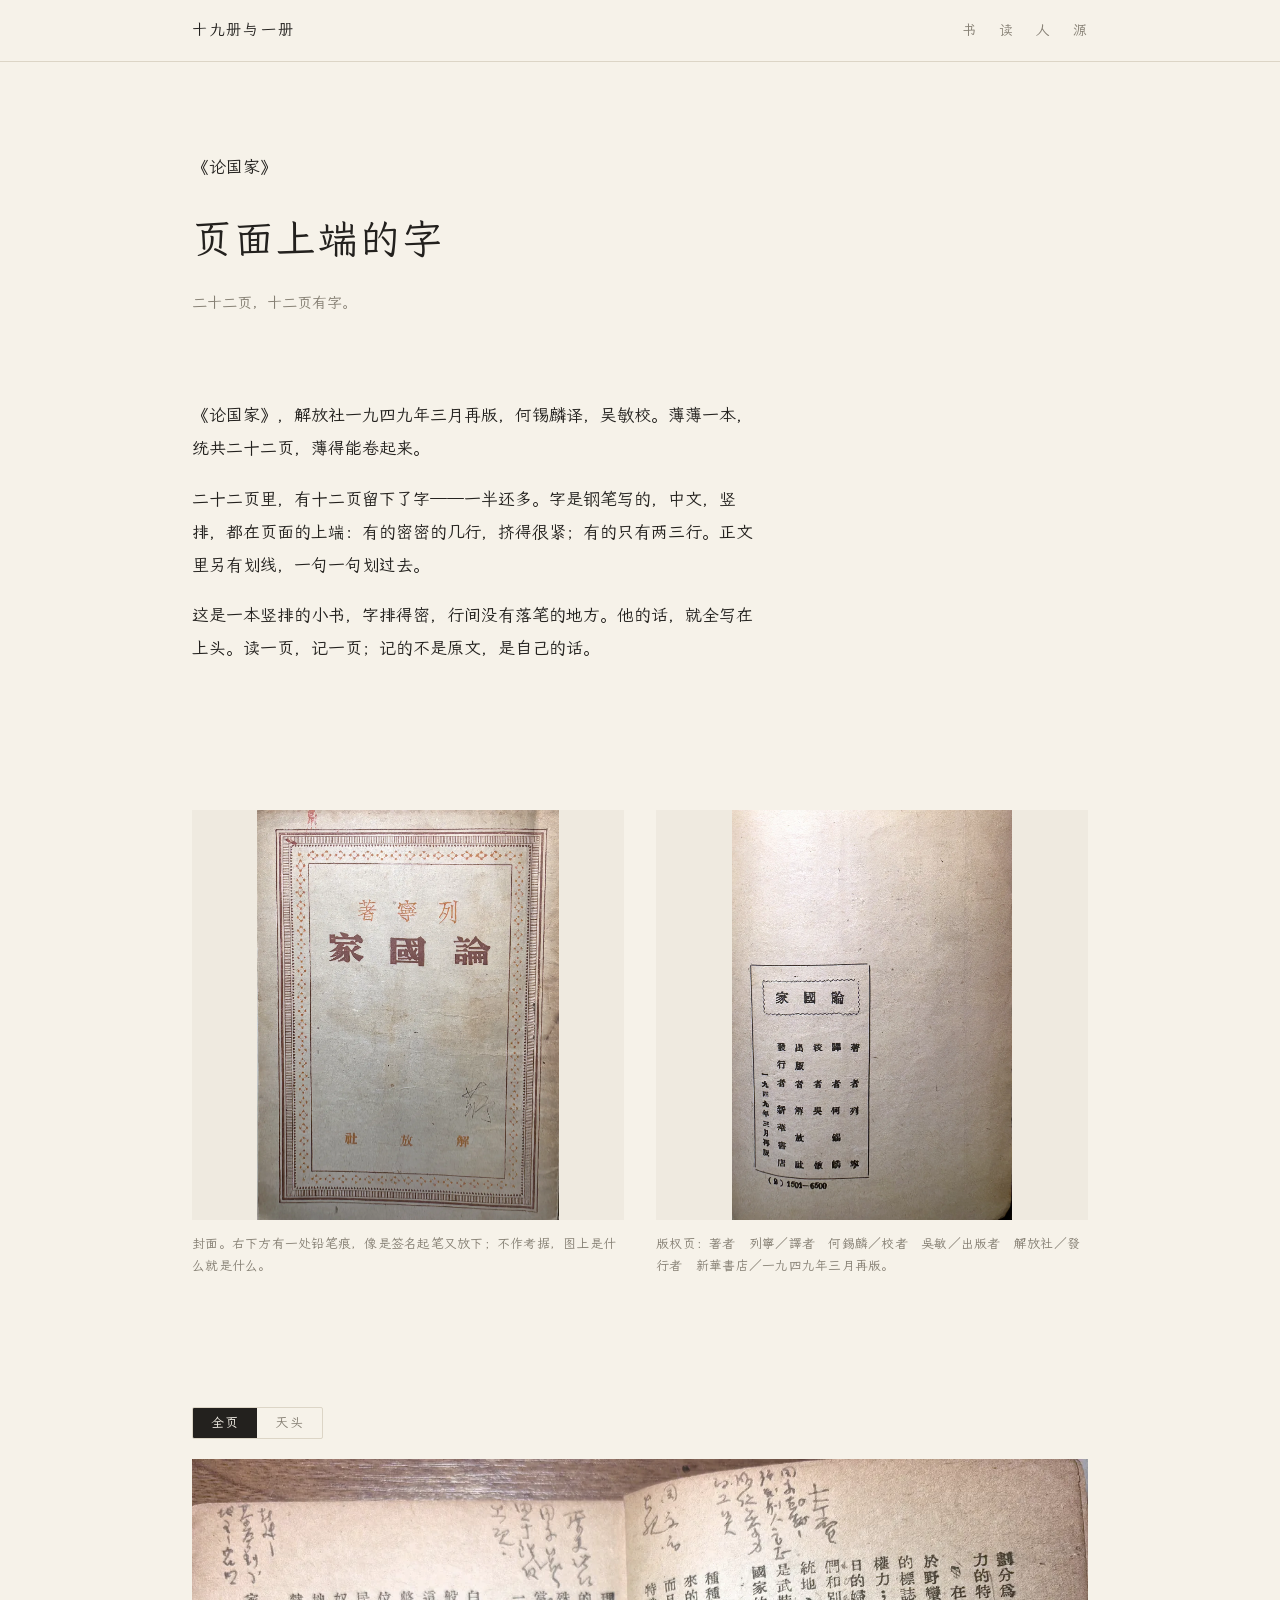
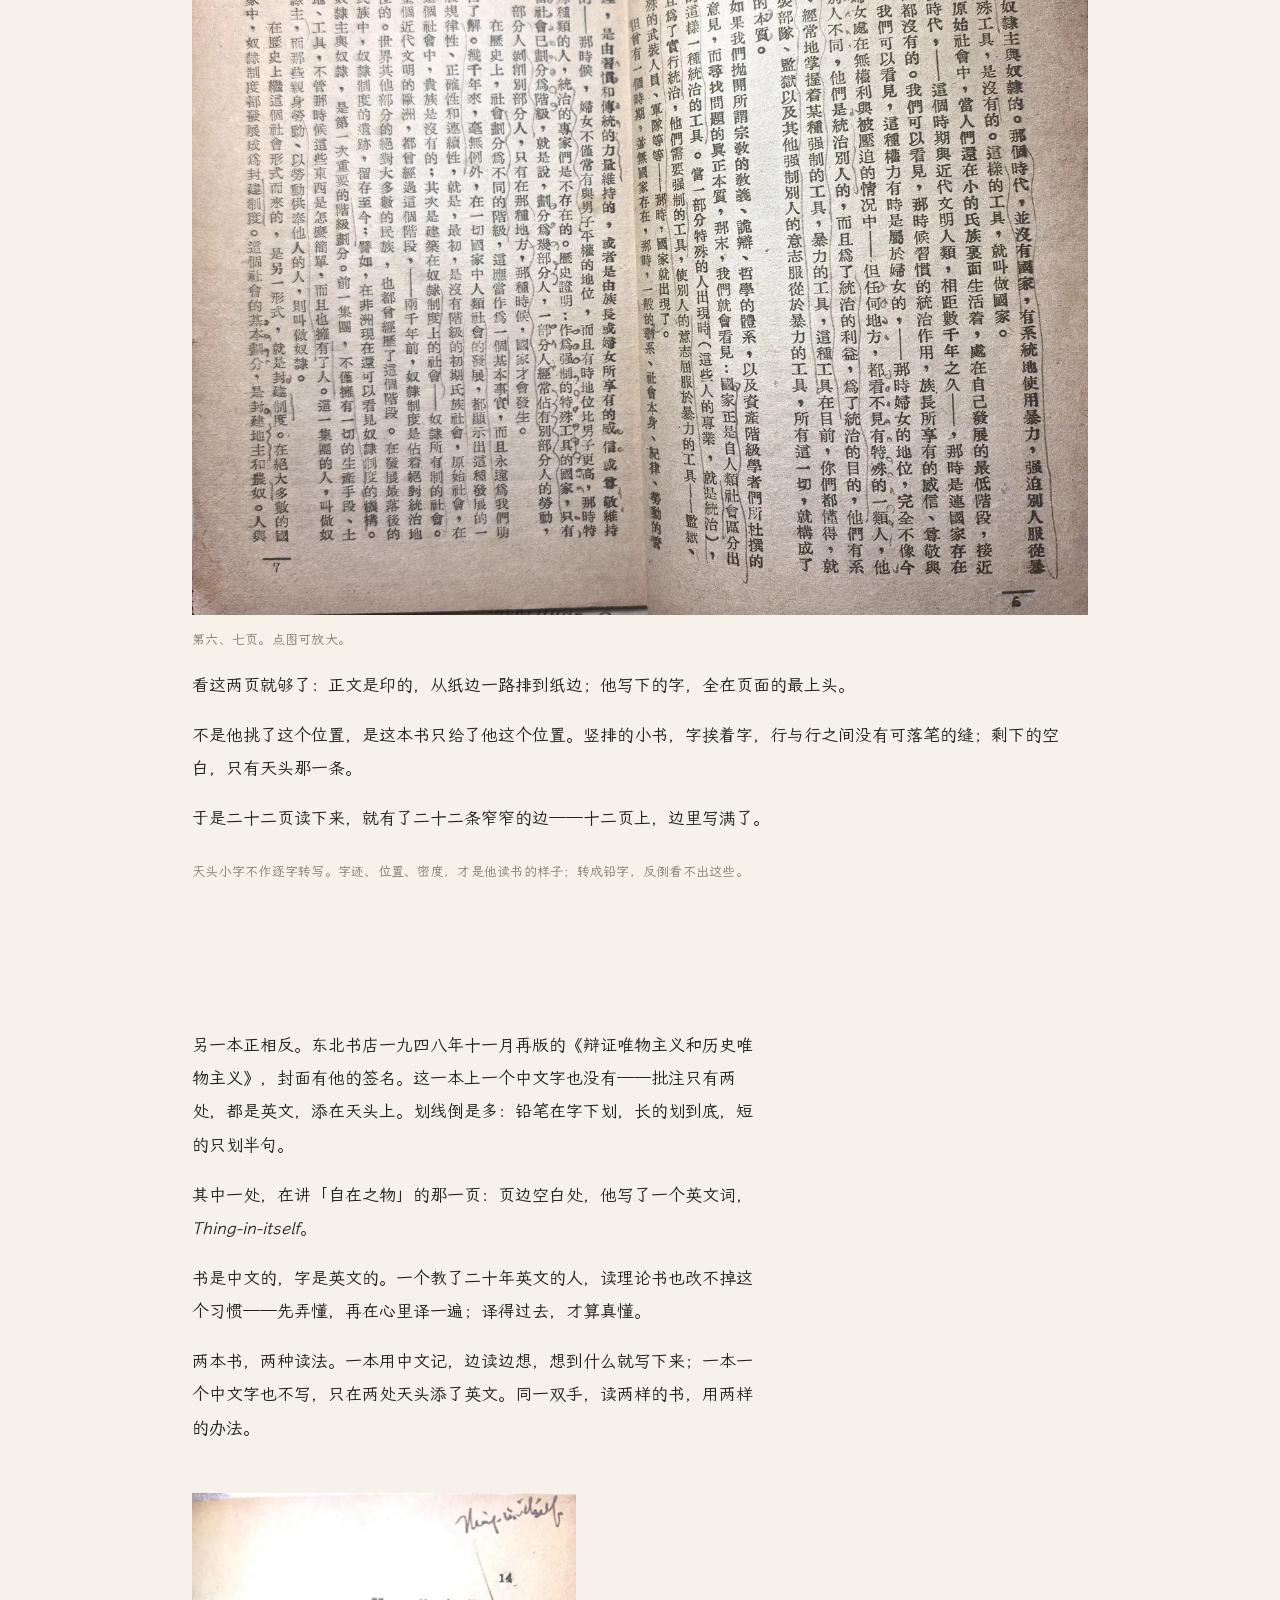
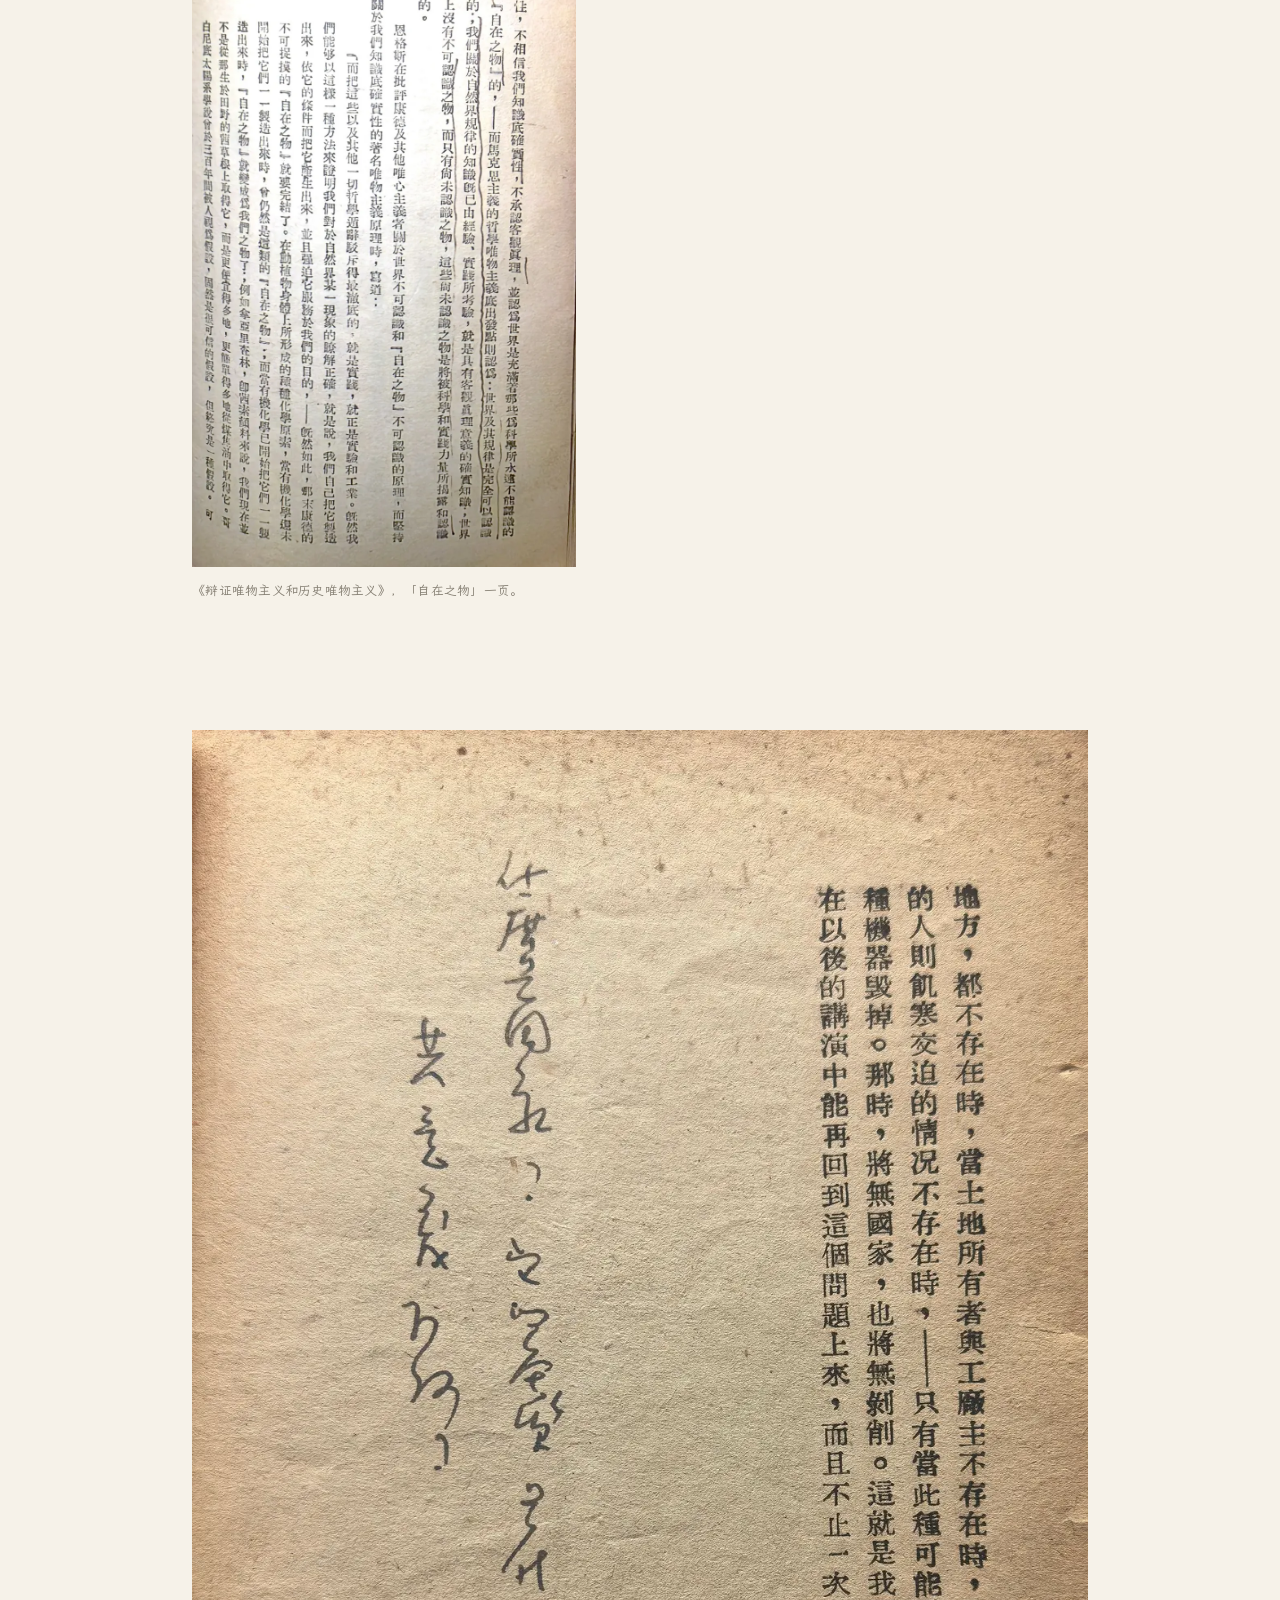
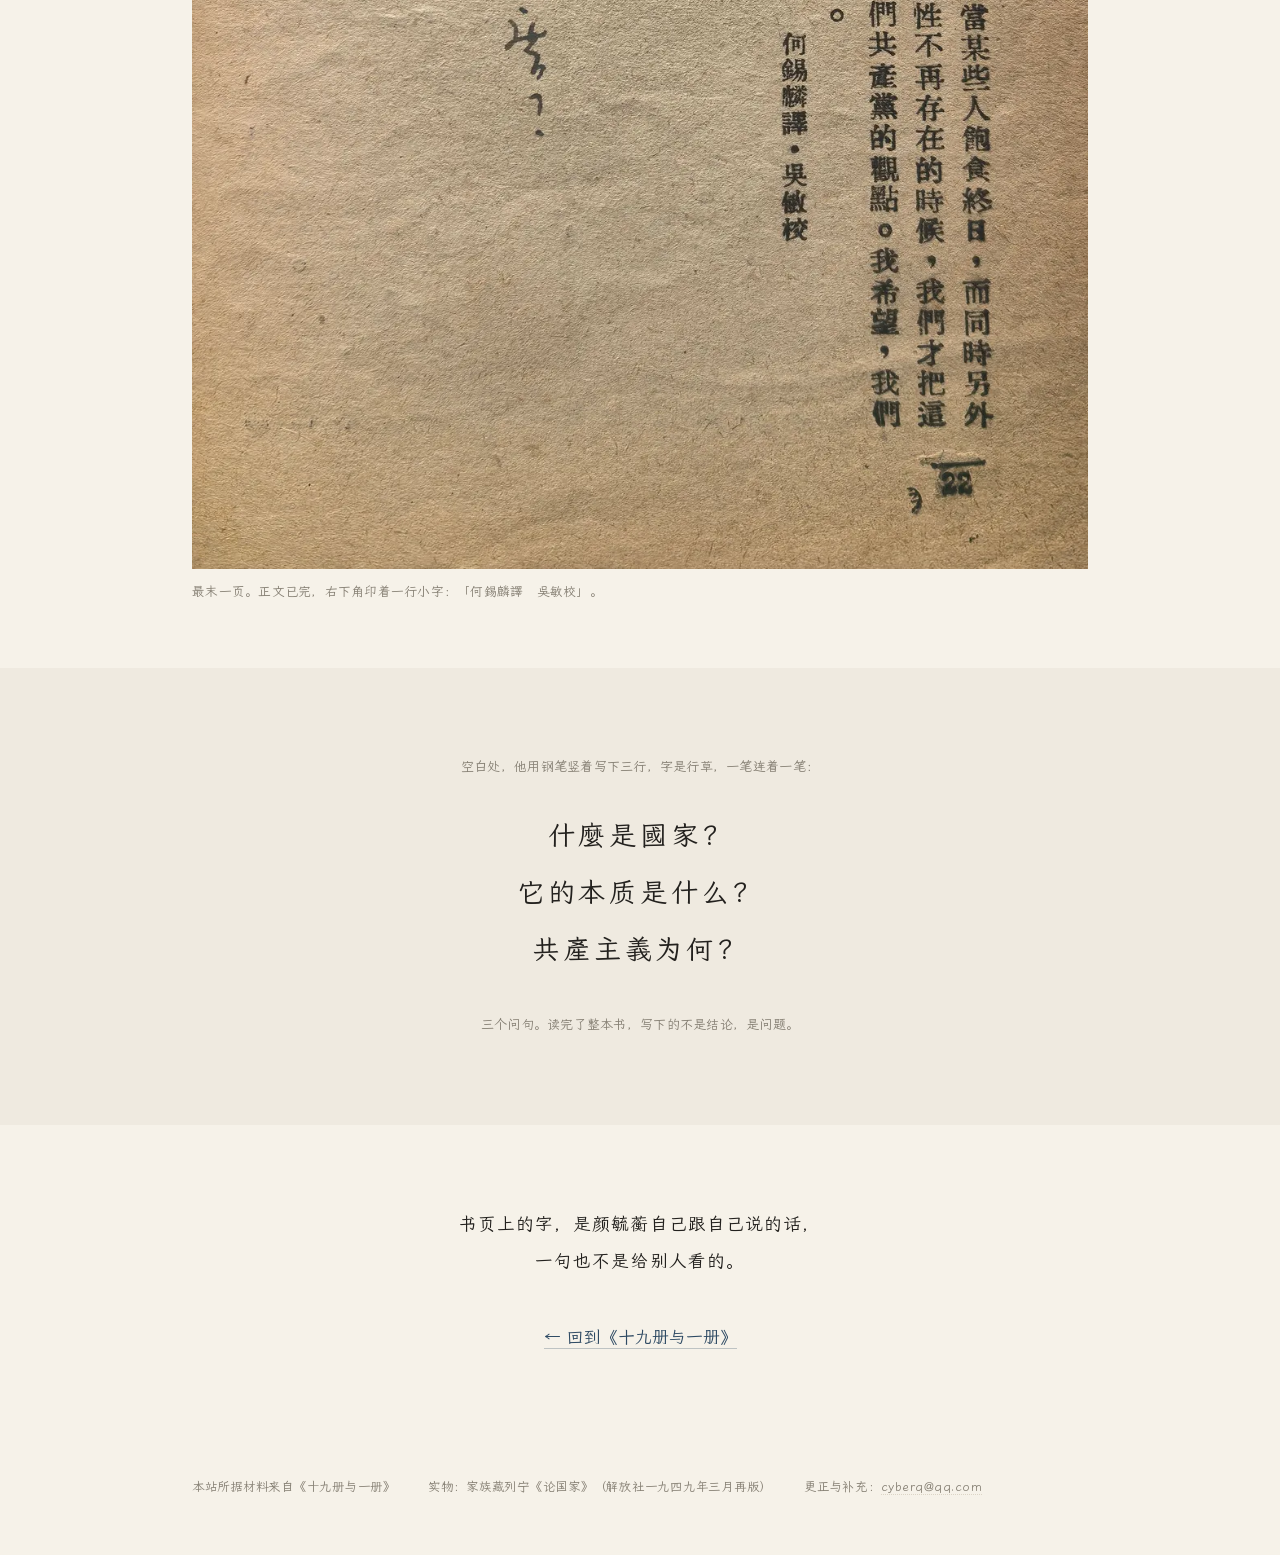
==== commit e361fd17: "加朗读播放器：两处，文件在则出现、不在则自动消失；附 assets/audio 录制说明。深页天头改作「不作逐字转写」" ====
--- a/lun-guojia.html
+++ b/lun-guojia.html
@@ -84,7 +84,7 @@
       <p>不是他挑了这个位置，是这本书只给了他这个位置。竖排的小书，字挨着字，行与行之间没有可落笔的缝；剩下的空白，只有天头那一条。</p>
       <p>于是二十二页读下来，就有了二十二条窄窄的边——十二页上，边里写满了。</p>
       <p class="caption" style="margin-top:1.6rem">
-        天头小字尚未逐字校录。此处先以原件示人：字迹、位置、密度，都是他读书的样子；转写稿待家族校订后补入。
+        天头小字不作逐字转写。字迹、位置、密度，才是他读书的样子；转成铅字，反倒看不出这些。
       </p>
     </div>
   </div>
--- a/assets/css/style.css
+++ b/assets/css/style.css
@@ -464,8 +464,55 @@
   letter-spacing: .06em;
 }
 
-.reading .source {
-  font-size: .76rem;
+/* ── audio ────────────────────────────────────────────── */
+
+.listen {
+  display: flex;
+  align-items: center;
+  gap: .95rem;
+  margin: 2rem 0 0;
+  padding: .8rem .95rem;
+  border: 1px solid var(--rule);
+  border-radius: 2px;
+  background: rgba(35, 33, 30, .022);
+}
+
+.listen[hidden] { display: none; }
+
+.listen button {
+  width: 2.15rem;
+  height: 2.15rem;
+  flex: none;
+  border-radius: 50%;
+  border: 1px solid var(--ink-3);
+  background: transparent;
+  color: var(--ink);
+  font-family: var(--sans, system-ui), sans-serif;
+  font-size: .72rem;
+  line-height: 1;
+  display: grid;
+  place-items: center;
+  cursor: pointer;
+  transition: border-color .25s, color .25s;
+}
+.listen button:hover { border-color: var(--ink); }
+
+.listen .meta {
+  font-size: .8rem;
+  color: var(--ink-2);
+  letter-spacing: .1em;
+  line-height: 1.7;
+}
+
+.listen .note {
+  display: block;
+  font-size: .72rem;
+  color: var(--ink-3);
+  letter-spacing: .02em;
+  margin-top: .1rem;
+}
+
+.reading .source {  font-size: .76rem;
   color: var(--ink-3);
   letter-spacing: .04em;
   margin-top: 1.8rem;
